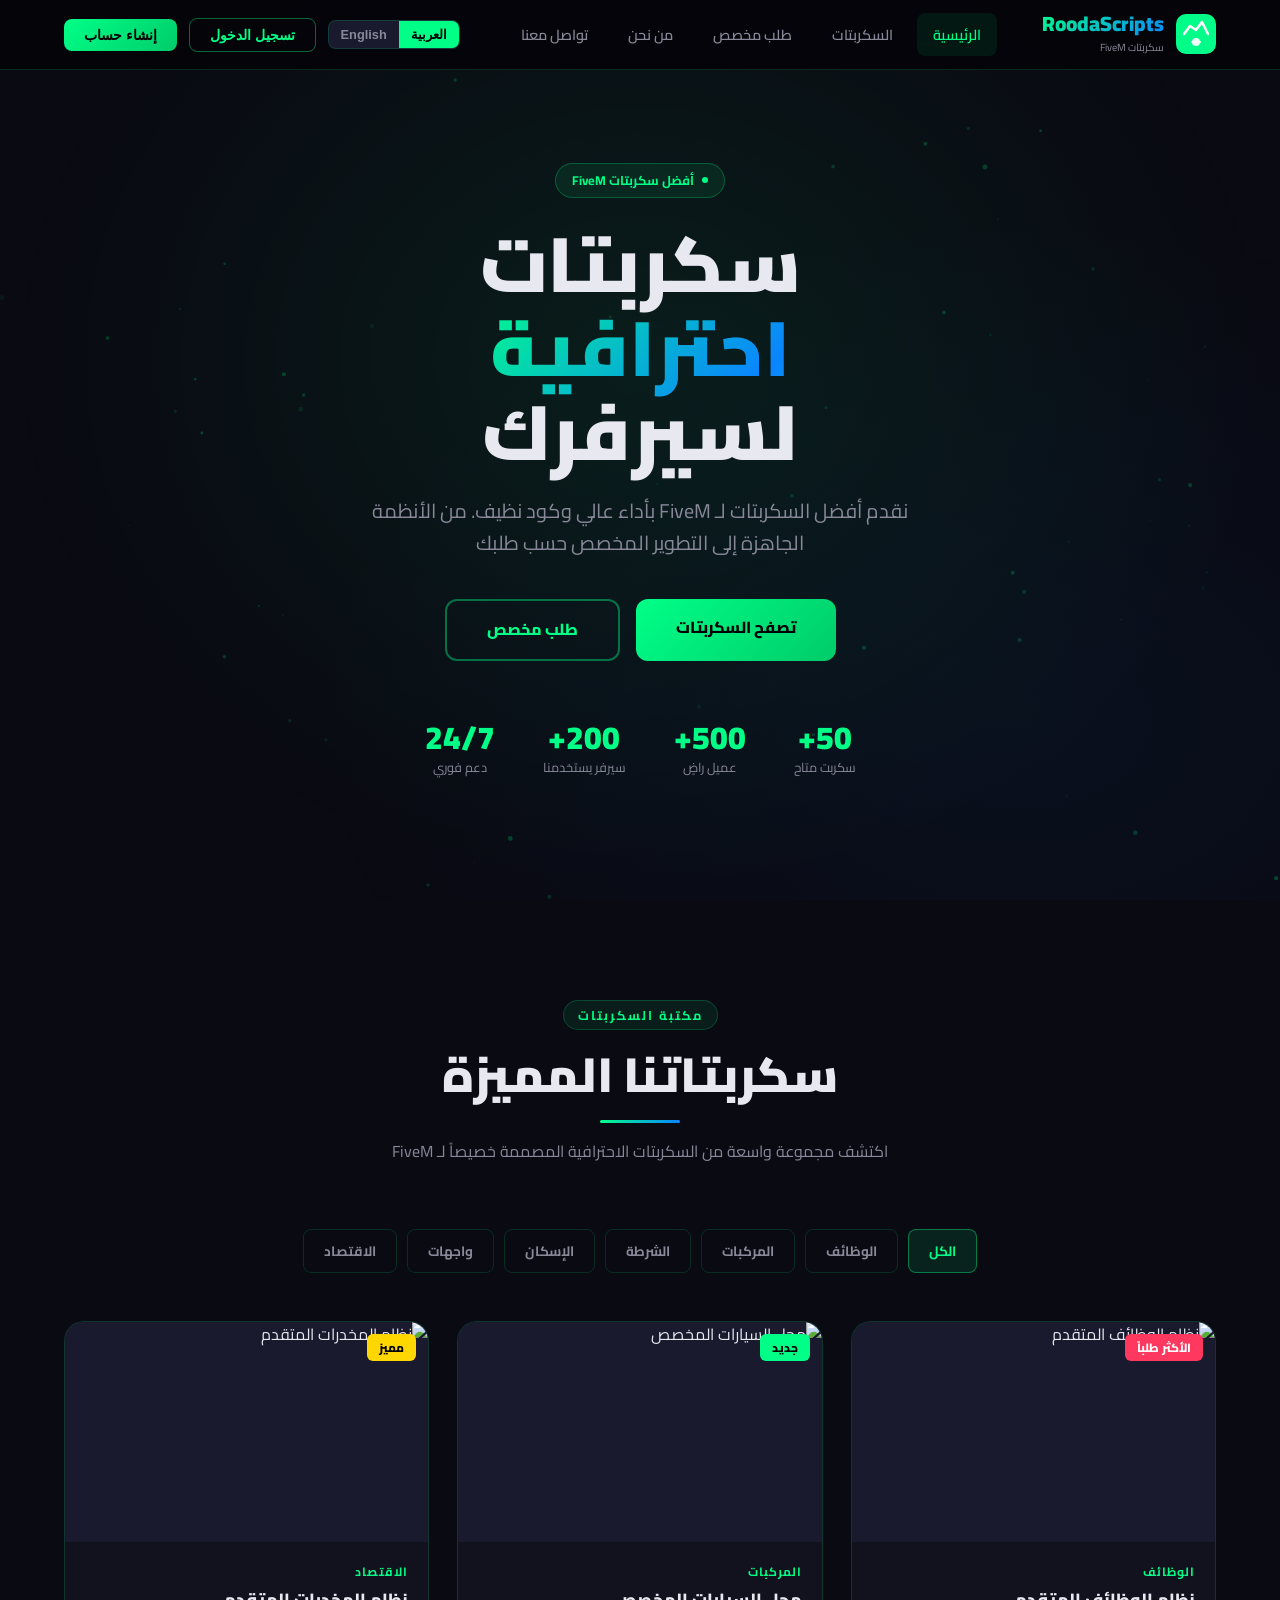
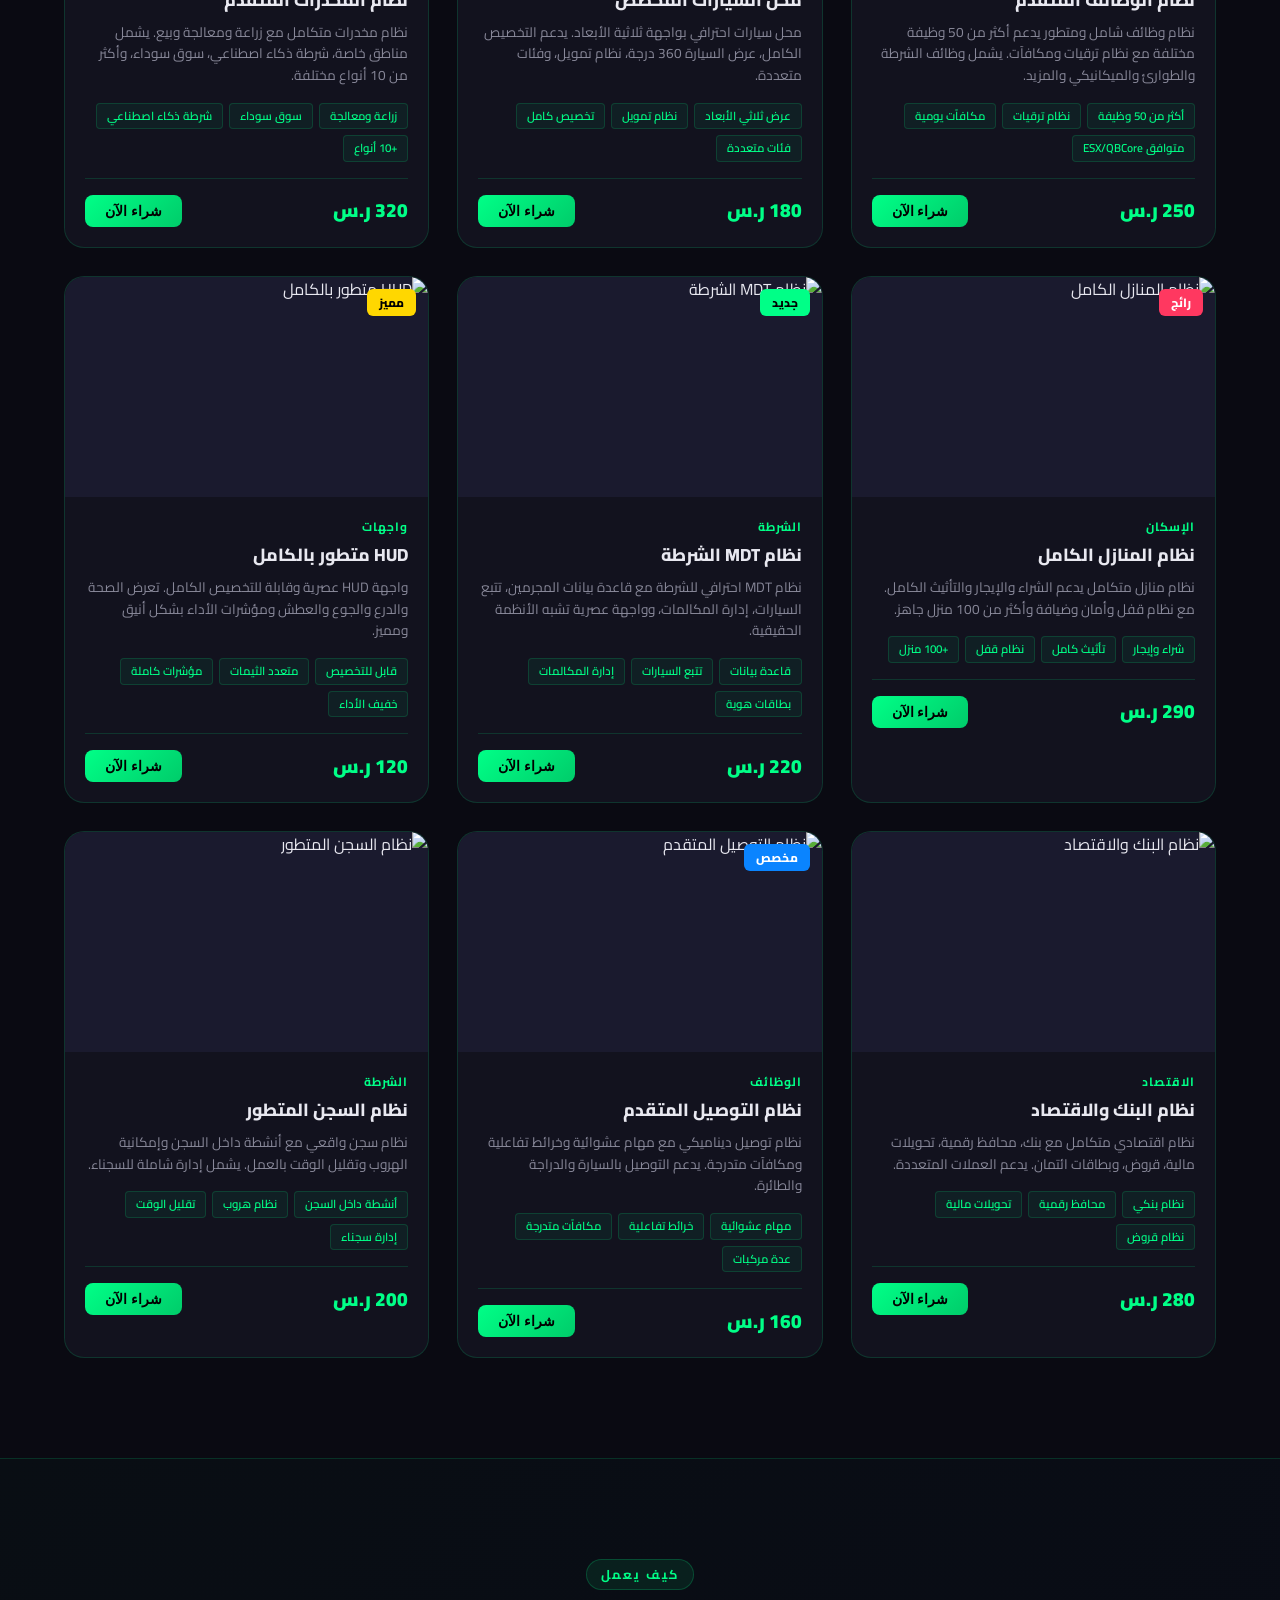
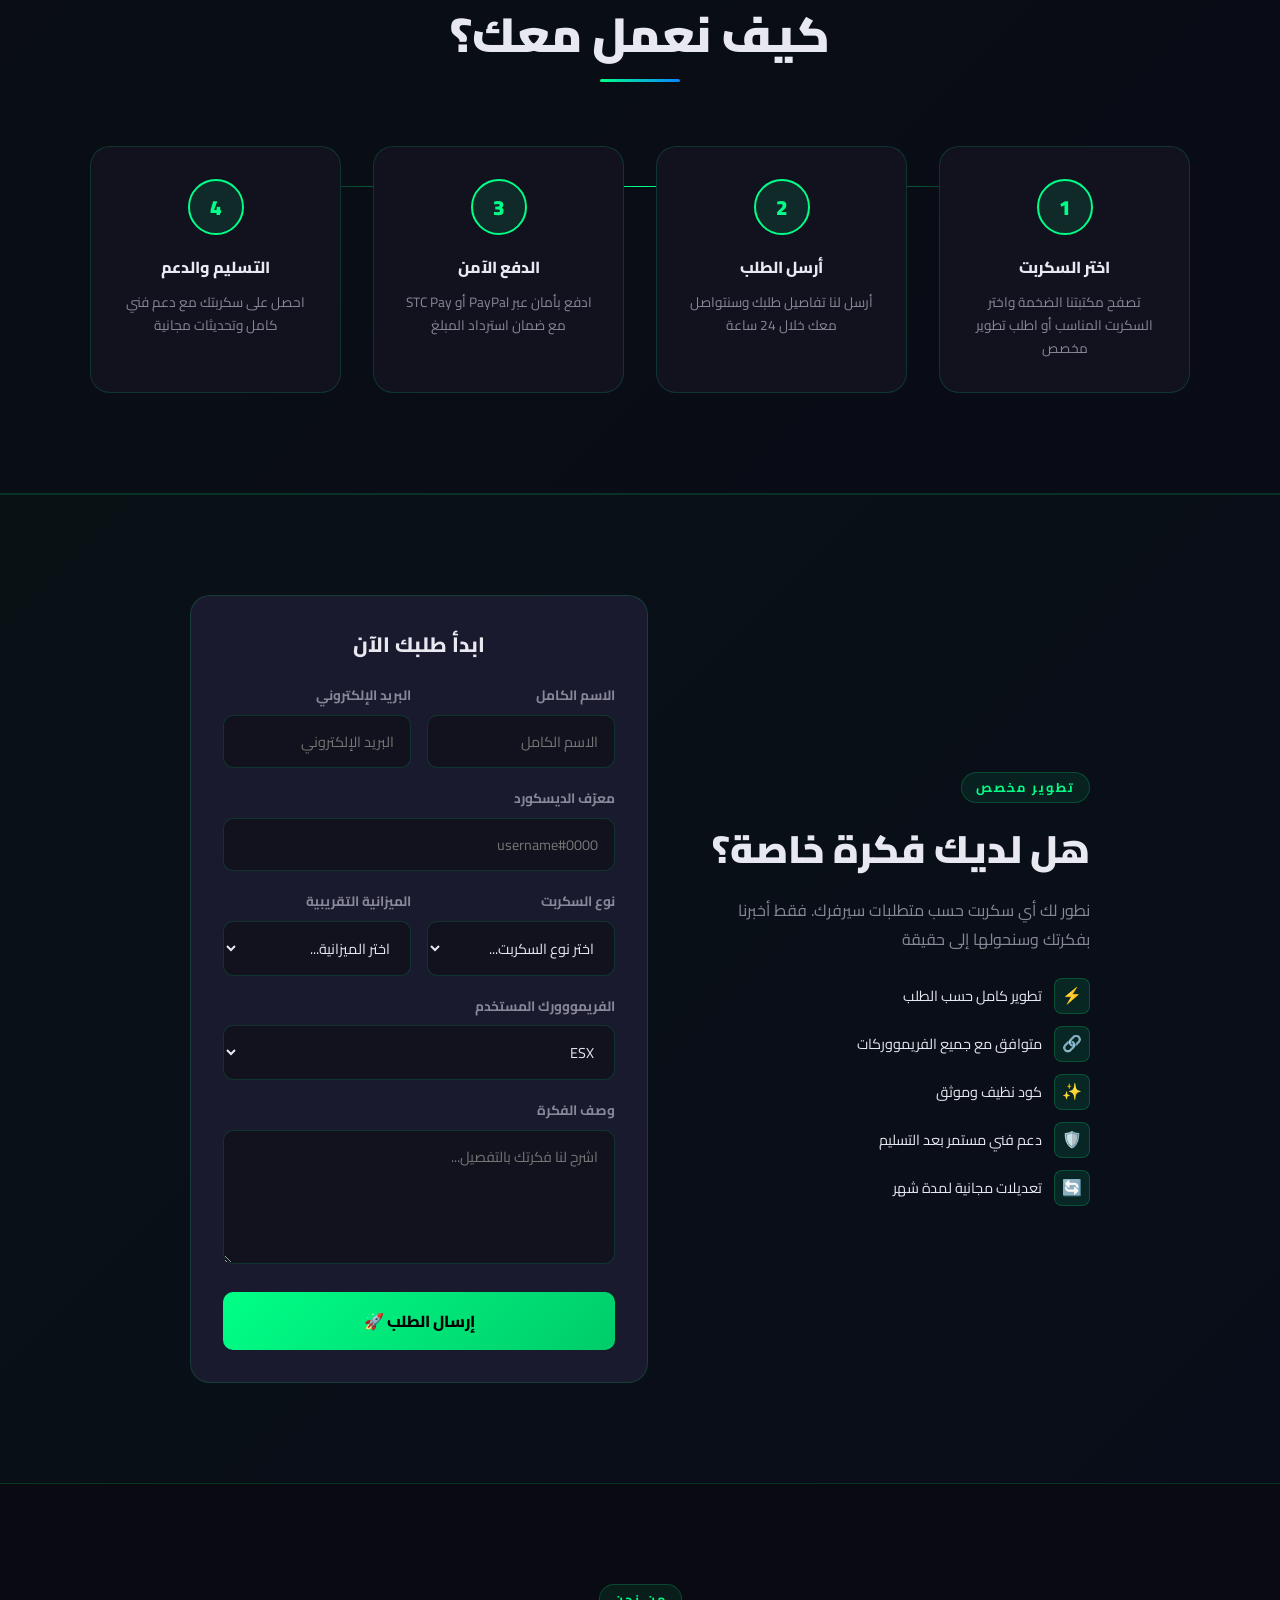
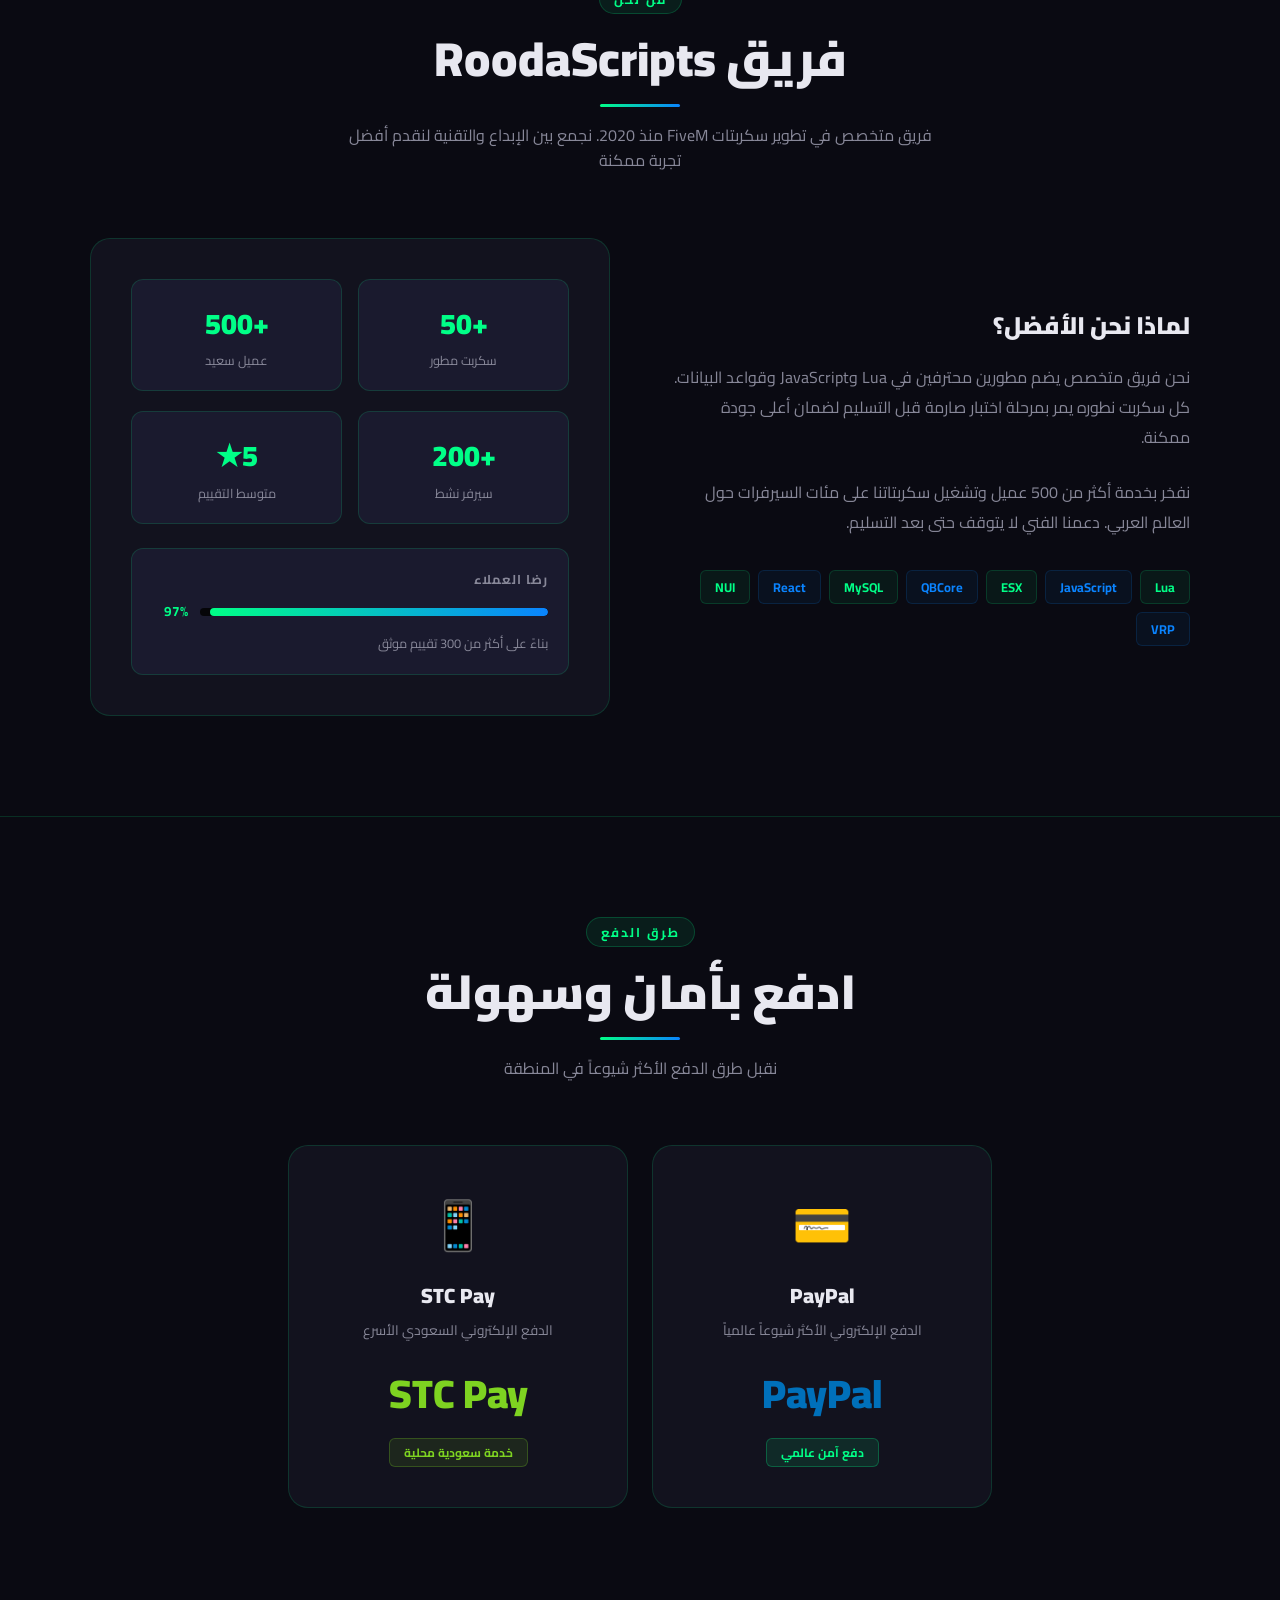
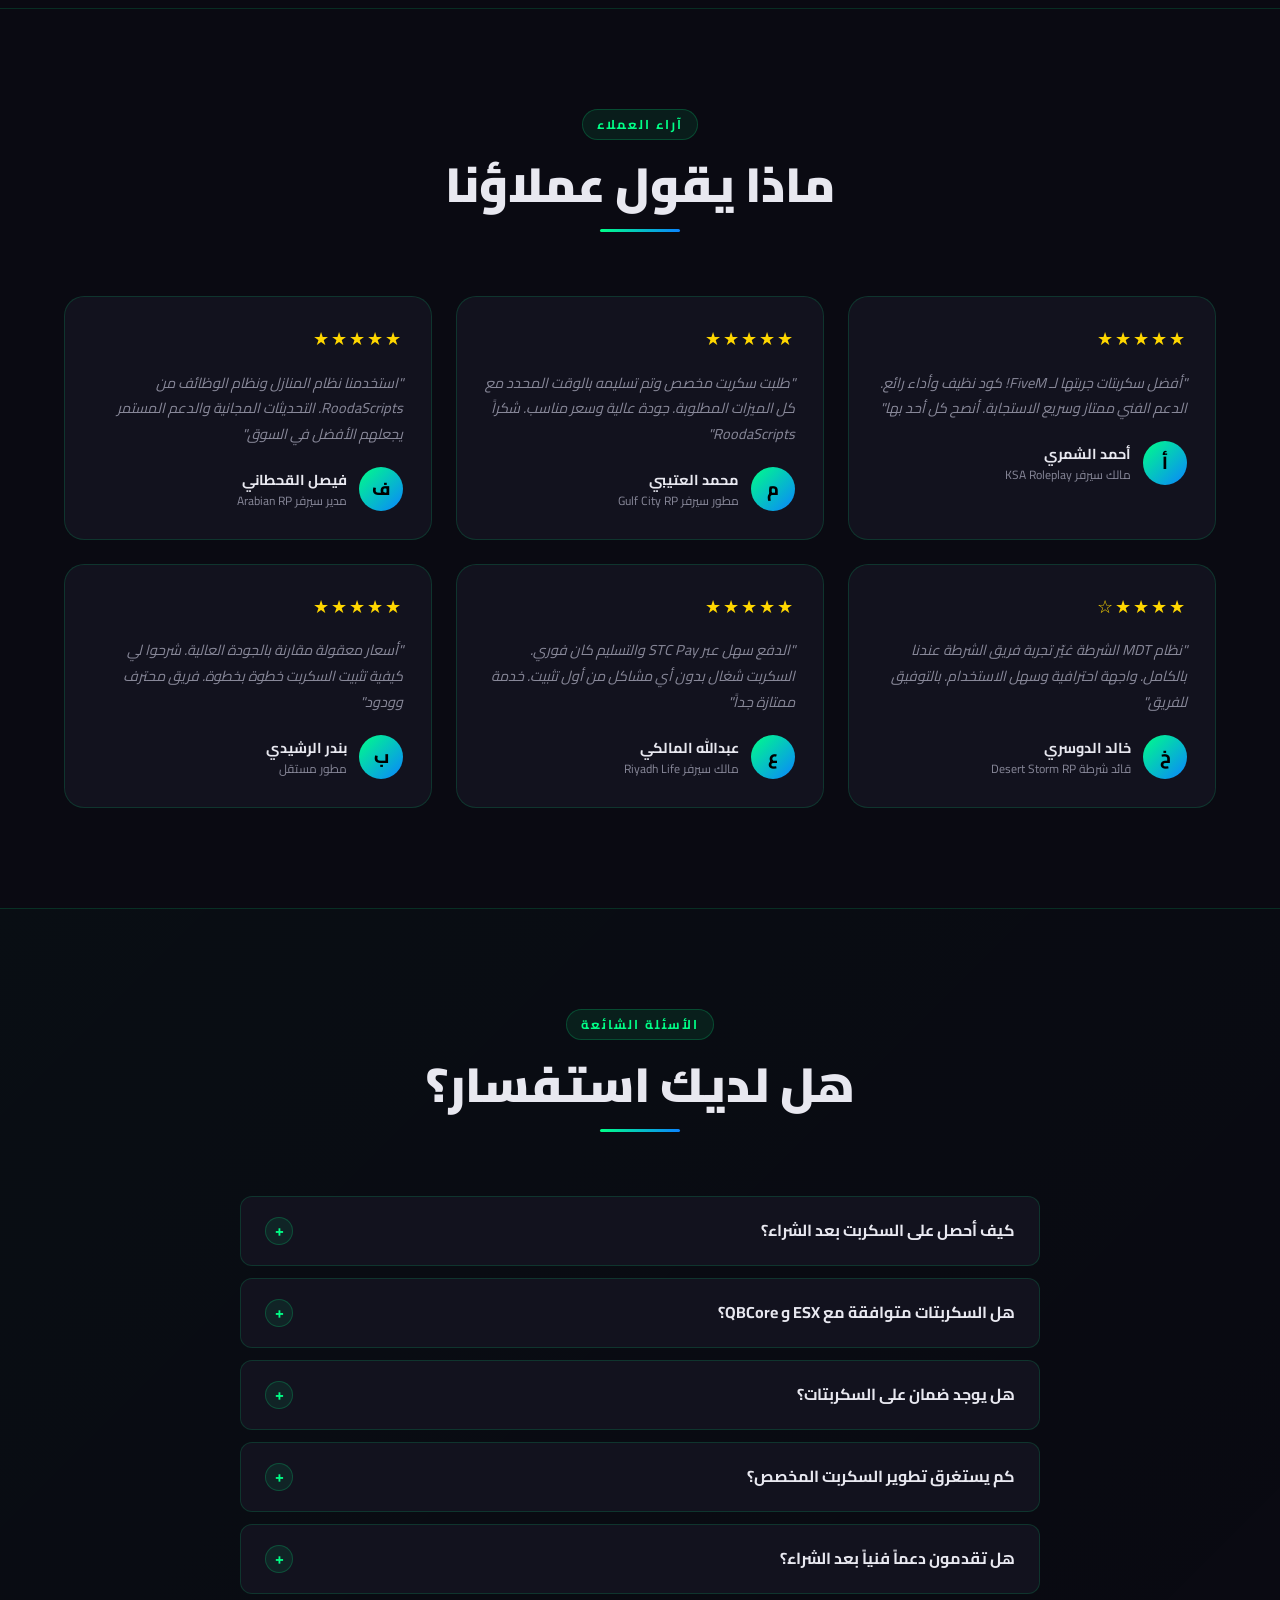
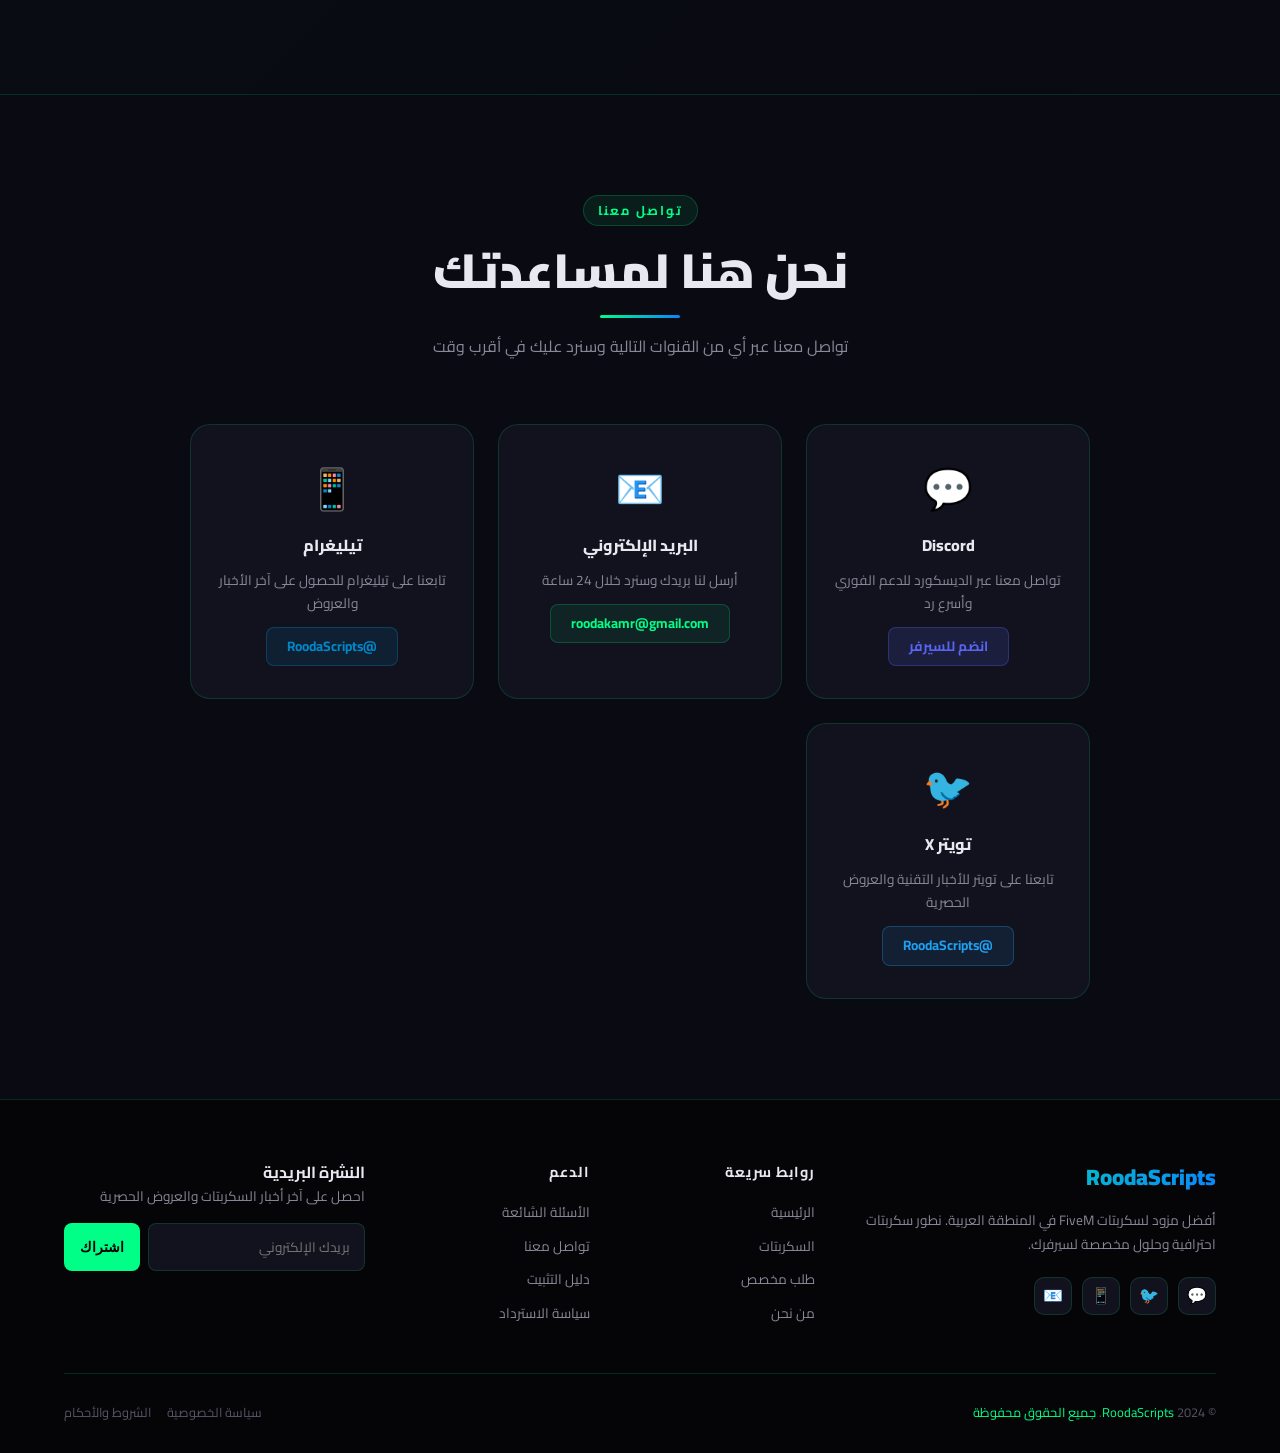
==== index.html @ 992f32e0 "feat: launch complete RoodaScripts FiveM website Full-featured professional FiveM scripts website in" ====
<!DOCTYPE html>
<html lang="ar" dir="rtl">
<head>
  <meta charset="UTF-8">
  <meta name="viewport" content="width=device-width, initial-scale=1.0">
  <meta name="description" content="RoodaScripts - أفضل سكربتات FiveM احترافية. تطوير مخصص حسب الطلب. Best FiveM scripts in Arabic region.">
  <meta name="keywords" content="FiveM, سكربتات, scripts, ESX, QBCore, FiveM scripts, رودا سكربتات">
  <meta property="og:title" content="RoodaScripts | سكربتات FiveM الاحترافية">
  <meta property="og:description" content="أفضل سكربتات FiveM في المنطقة العربية">
  <meta property="og:type" content="website">
  <title>RoodaScripts | سكربتات FiveM الاحترافية</title>

  <!-- Fonts -->
  <link href="https://fonts.googleapis.com/css2?family=Cairo:wght@400;600;700;800;900&family=Tajawal:wght@400;700;800;900&family=Rajdhani:wght@400;600;700&family=Orbitron:wght@400;700;900&display=swap" rel="stylesheet">

  <!-- Styles -->
  <link rel="stylesheet" href="css/style.css">

  <style>
    /* Filter buttons */
    .filter-bar {
      display: flex;
      gap: 10px;
      justify-content: center;
      flex-wrap: wrap;
      margin-bottom: 48px;
    }
    .filter-btn {
      padding: 8px 20px;
      border-radius: 8px;
      border: 1px solid var(--border);
      background: transparent;
      color: var(--text-muted);
      font-size: 0.85rem;
      font-weight: 700;
      cursor: pointer;
      font-family: inherit;
      transition: var(--transition);
    }
    .filter-btn:hover, .filter-btn.active {
      background: rgba(0,255,135,0.1);
      border-color: var(--border-hover);
      color: var(--primary);
    }

    /* Gradient divider */
    .divider-line {
      width: 80px;
      height: 3px;
      background: linear-gradient(90deg, var(--primary), var(--secondary));
      border-radius: 2px;
      margin: 16px auto 0;
    }

    /* About teaser */
    .about-grid {
      display: grid;
      grid-template-columns: 1fr 1fr;
      gap: 60px;
      align-items: center;
      max-width: 1100px;
      margin: 0 auto;
    }
    .about-visual {
      background: var(--bg-card);
      border: 1px solid var(--border);
      border-radius: var(--radius-lg);
      padding: 40px;
      display: flex;
      flex-direction: column;
      gap: 20px;
    }
    .about-stat-row {
      display: flex;
      justify-content: space-between;
      gap: 16px;
    }
    .about-stat-box {
      flex: 1;
      background: var(--bg-card2);
      border: 1px solid var(--border);
      border-radius: var(--radius);
      padding: 20px;
      text-align: center;
    }
    .about-stat-box .num { font-size: 1.8rem; font-weight: 900; color: var(--primary); }
    .about-stat-box .lbl { font-size: 0.8rem; color: var(--text-muted); margin-top: 4px; }
    .tech-tags { display: flex; flex-wrap: wrap; gap: 8px; }
    .tech-tag {
      padding: 6px 14px;
      border-radius: 6px;
      background: rgba(0,255,135,0.06);
      border: 1px solid rgba(0,255,135,0.15);
      color: var(--primary);
      font-size: 0.8rem;
      font-weight: 700;
    }
    .tech-tag.blue {
      background: rgba(10,132,255,0.06);
      border-color: rgba(10,132,255,0.15);
      color: var(--secondary);
    }
    @media (max-width: 768px) {
      .about-grid { grid-template-columns: 1fr; }
    }
  </style>
</head>

<body class="lang-ar">

<!-- PRELOADER -->
<div id="preloader">
  <div class="preloader-logo">RoodaScripts</div>
  <div style="color: var(--text-muted); font-size: 0.85rem; margin-top: -12px;">سكربتات FiveM الاحترافية</div>
  <div class="preloader-bar"></div>
</div>

<!-- PARTICLES -->
<canvas id="particles-canvas"></canvas>

<!-- ===== NAVIGATION ===== -->
<nav id="main-nav">
  <a href="#" class="nav-logo">
    <!-- Logo SVG -->
    <svg viewBox="0 0 40 40" fill="none" xmlns="http://www.w3.org/2000/svg">
      <rect width="40" height="40" rx="10" fill="url(#logoGrad)"/>
      <path d="M8 20L14 12L20 16L26 8L32 20" stroke="white" stroke-width="2.5" stroke-linecap="round" stroke-linejoin="round"/>
      <circle cx="20" cy="28" r="4" fill="white" opacity="0.9"/>
      <path d="M16 28H24" stroke="white" stroke-width="2" stroke-linecap="round"/>
      <defs>
        <linearGradient id="logoGrad" x1="0" y1="0" x2="40" y2="40">
          <stop stop-color="#00ff87"/>
          <stop offset="1" stop-color="#0a84ff"/>
        </linearGradient>
      </defs>
    </svg>
    <div>
      <span class="nav-logo-text">RoodaScripts</span>
      <span class="nav-logo-sub">سكربتات FiveM</span>
    </div>
  </a>

  <ul class="nav-links">
    <li><a href="#home" class="active" data-i18n="nav_home">الرئيسية</a></li>
    <li><a href="#scripts" data-i18n="nav_scripts">السكربتات</a></li>
    <li><a href="#custom" data-i18n="nav_custom">طلب مخصص</a></li>
    <li><a href="#about" data-i18n="nav_about">من نحن</a></li>
    <li><a href="#contact" data-i18n="nav_contact">تواصل معنا</a></li>
  </ul>

  <div class="nav-actions">
    <div class="lang-toggle">
      <button class="lang-btn active" data-lang="ar">العربية</button>
      <button class="lang-btn" data-lang="en">English</button>
    </div>
    <button class="nav-btn btn-outline" id="nav-login-btn" onclick="openAuth('login')" data-i18n="nav_login">تسجيل الدخول</button>
    <button class="nav-btn btn-primary" id="nav-register-btn" onclick="openAuth('register')" data-i18n="nav_register">إنشاء حساب</button>
    <div class="user-menu-wrap" id="user-menu-wrap" style="display:none">
      <button class="user-avatar-btn">U</button>
      <div class="user-dropdown">
        <div class="user-dropdown-header">
          <div class="user-dropdown-name"></div>
          <div class="user-dropdown-email"></div>
        </div>
        <button class="dropdown-item">📦 <span data-i18n="nav_dashboard">لوحة التحكم</span></button>
        <button class="dropdown-item">⚙️ <span>الإعدادات</span></button>
        <button class="dropdown-item danger" onclick="doLogout()">🚪 <span data-i18n="nav_logout">تسجيل الخروج</span></button>
      </div>
    </div>
  </div>

  <div class="hamburger" id="hamburger">
    <span></span><span></span><span></span>
  </div>
</nav>

<!-- Mobile Nav -->
<div class="mobile-nav" id="mobile-nav">
  <a href="#home" data-i18n="nav_home">الرئيسية</a>
  <a href="#scripts" data-i18n="nav_scripts">السكربتات</a>
  <a href="#custom" data-i18n="nav_custom">طلب مخصص</a>
  <a href="#about" data-i18n="nav_about">من نحن</a>
  <a href="#contact" data-i18n="nav_contact">تواصل معنا</a>
  <div style="display:flex; gap:8px; padding: 8px 16px; margin-top: 8px;">
    <button class="nav-btn btn-outline" style="flex:1" onclick="openAuth('login')" data-i18n="nav_login">تسجيل الدخول</button>
    <button class="nav-btn btn-primary" style="flex:1" onclick="openAuth('register')" data-i18n="nav_register">إنشاء حساب</button>
  </div>
</div>

<!-- ===== HERO ===== -->
<section class="hero" id="home">
  <div>
    <div class="hero-badge" data-i18n="hero_badge">أفضل سكربتات FiveM</div>
    <h1 class="hero-title">
      <span data-i18n="hero_title_1">سكربتات</span>
      <br>
      <span class="gradient-text" data-i18n="hero_title_2">احترافية</span>
      <br>
      <span data-i18n="hero_title_3">لسيرفرك</span>
    </h1>
    <p class="hero-subtitle" data-i18n="hero_subtitle">
      نقدم أفضل السكربتات لـ FiveM بأداء عالي وكود نظيف. من الأنظمة الجاهزة إلى التطوير المخصص حسب طلبك
    </p>
    <div class="hero-ctas">
      <a href="#scripts" class="btn-hero-primary" data-i18n="hero_btn1">تصفح السكربتات</a>
      <a href="#custom" class="btn-hero-secondary" data-i18n="hero_btn2">طلب مخصص</a>
    </div>
    <div class="hero-stats" id="hero-stats">
      <div class="hero-stat">
        <span class="hero-stat-num" data-target="50" data-suffix="+">0</span>
        <div class="hero-stat-label" data-i18n="stat_scripts">سكربت متاح</div>
      </div>
      <div class="hero-stat">
        <span class="hero-stat-num" data-target="500" data-suffix="+">0</span>
        <div class="hero-stat-label" data-i18n="stat_clients">عميل راضٍ</div>
      </div>
      <div class="hero-stat">
        <span class="hero-stat-num" data-target="200" data-suffix="+">0</span>
        <div class="hero-stat-label" data-i18n="stat_servers">سيرفر يستخدمنا</div>
      </div>
      <div class="hero-stat">
        <span class="hero-stat-num" data-target="24" data-suffix="/7">0</span>
        <div class="hero-stat-label" data-i18n="stat_support">دعم فوري</div>
      </div>
    </div>
  </div>
</section>

<!-- ===== SCRIPTS SECTION ===== -->
<section id="scripts">
  <div class="section-header reveal">
    <div class="section-tag" data-i18n="scripts_tag">مكتبة السكربتات</div>
    <h2 class="section-title" data-i18n="scripts_title">سكربتاتنا المميزة</h2>
    <div class="divider-line"></div>
    <p class="section-desc" style="margin-top:16px" data-i18n="scripts_desc">اكتشف مجموعة واسعة من السكربتات الاحترافية المصممة خصيصاً لـ FiveM</p>
  </div>

  <!-- Filter Bar -->
  <div class="filter-bar">
    <button class="filter-btn active" data-filter="all" data-i18n="filter_all">الكل</button>
    <button class="filter-btn" data-filter="jobs" data-i18n="filter_jobs">الوظائف</button>
    <button class="filter-btn" data-filter="vehicles" data-i18n="filter_vehicles">المركبات</button>
    <button class="filter-btn" data-filter="police" data-i18n="filter_police">الشرطة</button>
    <button class="filter-btn" data-filter="housing" data-i18n="filter_housing">الإسكان</button>
    <button class="filter-btn" data-filter="ui" data-i18n="filter_ui">واجهات</button>
    <button class="filter-btn" data-filter="economy" data-i18n="filter_economy">الاقتصاد</button>
  </div>

  <div class="scripts-grid" id="scripts-grid"></div>
</section>

<!-- ===== HOW IT WORKS ===== -->
<section style="background: linear-gradient(135deg, rgba(0,255,135,0.02) 0%, rgba(10,132,255,0.02) 100%); border-top: 1px solid var(--border); border-bottom: 1px solid var(--border);">
  <div class="section-header reveal">
    <div class="section-tag" data-i18n="how_tag">كيف يعمل</div>
    <h2 class="section-title" data-i18n="how_title">كيف نعمل معك؟</h2>
    <div class="divider-line"></div>
  </div>
  <div class="steps-grid">
    <div class="step-card reveal">
      <div class="step-num">1</div>
      <h3 class="step-title" data-i18n="step1_title">اختر السكربت</h3>
      <p class="step-desc" data-i18n="step1_desc">تصفح مكتبتنا الضخمة واختر السكربت المناسب أو اطلب تطوير مخصص</p>
    </div>
    <div class="step-card reveal">
      <div class="step-num">2</div>
      <h3 class="step-title" data-i18n="step2_title">أرسل الطلب</h3>
      <p class="step-desc" data-i18n="step2_desc">أرسل لنا تفاصيل طلبك وسنتواصل معك خلال 24 ساعة</p>
    </div>
    <div class="step-card reveal">
      <div class="step-num">3</div>
      <h3 class="step-title" data-i18n="step3_title">الدفع الآمن</h3>
      <p class="step-desc" data-i18n="step3_desc">ادفع بأمان عبر PayPal أو STC Pay مع ضمان استرداد المبلغ</p>
    </div>
    <div class="step-card reveal">
      <div class="step-num">4</div>
      <h3 class="step-title" data-i18n="step4_title">التسليم والدعم</h3>
      <p class="step-desc" data-i18n="step4_desc">احصل على سكربتك مع دعم فني كامل وتحديثات مجانية</p>
    </div>
  </div>
</section>

<!-- ===== CUSTOM ORDER SECTION ===== -->
<section class="custom-section" id="custom">
  <div class="custom-container">
    <div class="custom-info reveal">
      <div class="section-tag" data-i18n="custom_tag">تطوير مخصص</div>
      <h2 data-i18n="custom_title">هل لديك فكرة خاصة؟</h2>
      <p data-i18n="custom_desc">نطور لك أي سكربت حسب متطلبات سيرفرك. فقط أخبرنا بفكرتك وسنحولها إلى حقيقة</p>
      <div class="custom-features">
        <div class="custom-feature">
          <div class="custom-feature-icon">⚡</div>
          <span data-i18n="custom_f1">تطوير كامل حسب الطلب</span>
        </div>
        <div class="custom-feature">
          <div class="custom-feature-icon">🔗</div>
          <span data-i18n="custom_f2">متوافق مع جميع الفريمووركات</span>
        </div>
        <div class="custom-feature">
          <div class="custom-feature-icon">✨</div>
          <span data-i18n="custom_f3">كود نظيف وموثق</span>
        </div>
        <div class="custom-feature">
          <div class="custom-feature-icon">🛡️</div>
          <span data-i18n="custom_f4">دعم فني مستمر بعد التسليم</span>
        </div>
        <div class="custom-feature">
          <div class="custom-feature-icon">🔄</div>
          <span data-i18n="custom_f5">تعديلات مجانية لمدة شهر</span>
        </div>
      </div>
    </div>

    <div class="form-card reveal">
      <h3 class="form-title" data-i18n="form_title">ابدأ طلبك الآن</h3>
      <form id="custom-form" onsubmit="doCustomOrder(event)">
        <div class="form-row">
          <div class="form-group">
            <label class="form-label" data-i18n="form_name">الاسم الكامل</label>
            <input type="text" class="form-input" id="custom-name" data-i18n-attr="placeholder:form_name" placeholder="الاسم الكامل">
          </div>
          <div class="form-group">
            <label class="form-label" data-i18n="form_email">البريد الإلكتروني</label>
            <input type="email" class="form-input" id="custom-email" data-i18n-attr="placeholder:form_email" placeholder="البريد الإلكتروني">
          </div>
        </div>
        <div class="form-group">
          <label class="form-label" data-i18n="form_discord">معرّف الديسكورد</label>
          <input type="text" class="form-input" placeholder="username#0000">
        </div>
        <div class="form-row">
          <div class="form-group">
            <label class="form-label" data-i18n="form_type">نوع السكربت</label>
            <select class="form-select">
              <option value="" data-i18n="form_type_opt">اختر نوع السكربت...</option>
              <option>وظيفة جديدة</option>
              <option>نظام اقتصادي</option>
              <option>واجهة مستخدم</option>
              <option>نظام منازل</option>
              <option>نظام مركبات</option>
              <option>نظام شرطة</option>
              <option>أخرى</option>
            </select>
          </div>
          <div class="form-group">
            <label class="form-label" data-i18n="form_budget">الميزانية</label>
            <select class="form-select">
              <option value="" data-i18n="form_budget_opt">اختر الميزانية...</option>
              <option>أقل من 100 ر.س</option>
              <option>100 - 300 ر.س</option>
              <option>300 - 600 ر.س</option>
              <option>600 - 1000 ر.س</option>
              <option>أكثر من 1000 ر.س</option>
            </select>
          </div>
        </div>
        <div class="form-group">
          <label class="form-label" data-i18n="form_framework">الفريمووورك المستخدم</label>
          <select class="form-select">
            <option>ESX</option>
            <option>QBCore</option>
            <option>VRP</option>
            <option>Standalone</option>
            <option>أخرى</option>
          </select>
        </div>
        <div class="form-group">
          <label class="form-label" data-i18n="form_desc">وصف الفكرة</label>
          <textarea class="form-textarea" id="custom-desc" rows="4" data-i18n-attr="placeholder:form_desc_ph" placeholder="اشرح لنا فكرتك بالتفصيل..."></textarea>
        </div>
        <button type="submit" class="btn-submit" data-i18n="btn_submit">إرسال الطلب 🚀</button>
      </form>
    </div>
  </div>
</section>

<!-- ===== ABOUT SECTION ===== -->
<section id="about">
  <div class="section-header reveal">
    <div class="section-tag">من نحن</div>
    <h2 class="section-title">فريق RoodaScripts</h2>
    <div class="divider-line"></div>
    <p class="section-desc" style="margin-top:16px">فريق متخصص في تطوير سكربتات FiveM منذ 2020. نجمع بين الإبداع والتقنية لنقدم أفضل تجربة ممكنة</p>
  </div>
  <div class="about-grid">
    <div class="reveal">
      <h3 style="font-size:1.5rem; font-weight:900; margin-bottom:16px;">لماذا نحن الأفضل؟</h3>
      <p style="color:var(--text-muted); line-height:1.9; margin-bottom:24px;">
        نحن فريق متخصص يضم مطورين محترفين في Lua وJavaScript وقواعد البيانات. كل سكربت نطوره يمر بمرحلة اختبار صارمة قبل التسليم لضمان أعلى جودة ممكنة.
      </p>
      <p style="color:var(--text-muted); line-height:1.9; margin-bottom:32px;">
        نفخر بخدمة أكثر من 500 عميل وتشغيل سكربتاتنا على مئات السيرفرات حول العالم العربي. دعمنا الفني لا يتوقف حتى بعد التسليم.
      </p>
      <div class="tech-tags">
        <span class="tech-tag">Lua</span>
        <span class="tech-tag blue">JavaScript</span>
        <span class="tech-tag">ESX</span>
        <span class="tech-tag blue">QBCore</span>
        <span class="tech-tag">MySQL</span>
        <span class="tech-tag blue">React</span>
        <span class="tech-tag">NUI</span>
        <span class="tech-tag blue">VRP</span>
      </div>
    </div>
    <div class="about-visual reveal">
      <div class="about-stat-row">
        <div class="about-stat-box">
          <div class="num">+50</div>
          <div class="lbl">سكربت مطور</div>
        </div>
        <div class="about-stat-box">
          <div class="num">+500</div>
          <div class="lbl">عميل سعيد</div>
        </div>
      </div>
      <div class="about-stat-row">
        <div class="about-stat-box">
          <div class="num">+200</div>
          <div class="lbl">سيرفر نشط</div>
        </div>
        <div class="about-stat-box">
          <div class="num">5★</div>
          <div class="lbl">متوسط التقييم</div>
        </div>
      </div>
      <div style="background:var(--bg-card2); border:1px solid var(--border); border-radius:var(--radius); padding:20px; margin-top:4px;">
        <div style="font-size:0.8rem; color:var(--text-muted); margin-bottom:12px; font-weight:700; text-transform:uppercase; letter-spacing:1px;">رضا العملاء</div>
        <div style="display:flex; align-items:center; gap:12px; margin-bottom:10px;">
          <div style="flex:1; background:var(--bg-deep); border-radius:4px; height:8px; overflow:hidden;">
            <div style="width:97%; height:100%; background:linear-gradient(90deg, var(--primary), var(--secondary)); border-radius:4px;"></div>
          </div>
          <span style="font-size:0.85rem; font-weight:700; color:var(--primary); min-width:36px">97%</span>
        </div>
        <div style="font-size:0.8rem; color:var(--text-muted);">بناءً على أكثر من 300 تقييم موثق</div>
      </div>
    </div>
  </div>
</section>

<!-- ===== PAYMENT SECTION ===== -->
<section class="payment-section" id="payment" style="border-top:1px solid var(--border);">
  <div class="section-header reveal">
    <div class="section-tag" data-i18n="payment_tag">طرق الدفع</div>
    <h2 class="section-title" data-i18n="payment_title">ادفع بأمان وسهولة</h2>
    <div class="divider-line"></div>
    <p class="section-desc" style="margin-top:16px" data-i18n="payment_desc">نقبل طرق الدفع الأكثر شيوعاً في المنطقة</p>
  </div>
  <div class="payment-methods">
    <div class="payment-card paypal reveal" onclick="openAuth('login')">
      <div class="payment-logo">💳</div>
      <div class="payment-name" data-i18n="paypal_name">PayPal</div>
      <div class="payment-desc" data-i18n="paypal_desc">الدفع الإلكتروني الأكثر شيوعاً عالمياً</div>
      <div style="font-size:2.5rem; margin-bottom:12px; font-weight:900; color:#0070ba;">PayPal</div>
      <span class="payment-badge badge-secure" data-i18n="paypal_badge">دفع آمن عالمي</span>
    </div>
    <div class="payment-card stc reveal" onclick="openAuth('login')">
      <div class="payment-logo">📱</div>
      <div class="payment-name" data-i18n="stc_name">STC Pay</div>
      <div class="payment-desc" data-i18n="stc_desc">الدفع الإلكتروني السعودي الأسرع</div>
      <div style="font-size:2.5rem; margin-bottom:12px; font-weight:900; color:#7ed321;">STC Pay</div>
      <span class="payment-badge badge-local" data-i18n="stc_badge">خدمة سعودية محلية</span>
    </div>
  </div>
</section>

<!-- ===== TESTIMONIALS ===== -->
<section style="border-top:1px solid var(--border);" id="reviews">
  <div class="section-header reveal">
    <div class="section-tag" data-i18n="reviews_tag">آراء العملاء</div>
    <h2 class="section-title" data-i18n="reviews_title">ماذا يقول عملاؤنا</h2>
    <div class="divider-line"></div>
  </div>
  <div class="testimonials-grid">
    <div class="testimonial-card reveal">
      <div class="testimonial-stars">★★★★★</div>
      <p class="testimonial-text">"أفضل سكربتات جربتها لـ FiveM! كود نظيف وأداء رائع. الدعم الفني ممتاز وسريع الاستجابة. أنصح كل أحد بها"</p>
      <div class="testimonial-author">
        <div class="author-avatar">أ</div>
        <div>
          <div class="author-name">أحمد الشمري</div>
          <div class="author-server">مالك سيرفر KSA Roleplay</div>
        </div>
      </div>
    </div>
    <div class="testimonial-card reveal">
      <div class="testimonial-stars">★★★★★</div>
      <p class="testimonial-text">"طلبت سكربت مخصص وتم تسليمه بالوقت المحدد مع كل الميزات المطلوبة. جودة عالية وسعر مناسب. شكراً RoodaScripts"</p>
      <div class="testimonial-author">
        <div class="author-avatar">م</div>
        <div>
          <div class="author-name">محمد العتيبي</div>
          <div class="author-server">مطور سيرفر Gulf City RP</div>
        </div>
      </div>
    </div>
    <div class="testimonial-card reveal">
      <div class="testimonial-stars">★★★★★</div>
      <p class="testimonial-text">"استخدمنا نظام المنازل ونظام الوظائف من RoodaScripts. التحديثات المجانية والدعم المستمر يجعلهم الأفضل في السوق"</p>
      <div class="testimonial-author">
        <div class="author-avatar">ف</div>
        <div>
          <div class="author-name">فيصل القحطاني</div>
          <div class="author-server">مدير سيرفر Arabian RP</div>
        </div>
      </div>
    </div>
    <div class="testimonial-card reveal">
      <div class="testimonial-stars">★★★★☆</div>
      <p class="testimonial-text">"نظام MDT الشرطة غيّر تجربة فريق الشرطة عندنا بالكامل. واجهة احترافية وسهل الاستخدام. بالتوفيق للفريق"</p>
      <div class="testimonial-author">
        <div class="author-avatar">خ</div>
        <div>
          <div class="author-name">خالد الدوسري</div>
          <div class="author-server">قائد شرطة Desert Storm RP</div>
        </div>
      </div>
    </div>
    <div class="testimonial-card reveal">
      <div class="testimonial-stars">★★★★★</div>
      <p class="testimonial-text">"الدفع سهل عبر STC Pay والتسليم كان فوري. السكربت شغال بدون أي مشاكل من أول تثبيت. خدمة ممتازة جداً"</p>
      <div class="testimonial-author">
        <div class="author-avatar">ع</div>
        <div>
          <div class="author-name">عبدالله المالكي</div>
          <div class="author-server">مالك سيرفر Riyadh Life</div>
        </div>
      </div>
    </div>
    <div class="testimonial-card reveal">
      <div class="testimonial-stars">★★★★★</div>
      <p class="testimonial-text">"أسعار معقولة مقارنة بالجودة العالية. شرحوا لي كيفية تثبيت السكربت خطوة بخطوة. فريق محترف وودود"</p>
      <div class="testimonial-author">
        <div class="author-avatar">ب</div>
        <div>
          <div class="author-name">بندر الرشيدي</div>
          <div class="author-server">مطور مستقل</div>
        </div>
      </div>
    </div>
  </div>
</section>

<!-- ===== FAQ SECTION ===== -->
<section id="faq" style="background: linear-gradient(135deg, rgba(0,255,135,0.02) 0%, transparent 100%); border-top:1px solid var(--border);">
  <div class="section-header reveal">
    <div class="section-tag" data-i18n="faq_tag">الأسئلة الشائعة</div>
    <h2 class="section-title" data-i18n="faq_title">هل لديك استفسار؟</h2>
    <div class="divider-line"></div>
  </div>
  <div class="faq-container">
    <div class="faq-item reveal">
      <div class="faq-question">
        <span data-i18n="faq1_q">كيف أحصل على السكربت بعد الشراء؟</span>
        <div class="faq-icon">+</div>
      </div>
      <div class="faq-answer" data-i18n="faq1_a">بعد إتمام عملية الدفع، ستصلك رسالة فورية على بريدك الإلكتروني تحتوي على رابط تحميل السكربت مع تعليمات التثبيت الكاملة.</div>
    </div>
    <div class="faq-item reveal">
      <div class="faq-question">
        <span data-i18n="faq2_q">هل السكربتات متوافقة مع ESX و QBCore؟</span>
        <div class="faq-icon">+</div>
      </div>
      <div class="faq-answer" data-i18n="faq2_a">نعم! جميع سكربتاتنا متوافقة مع أشهر الفريمووركات مثل ESX و QBCore و VRP.</div>
    </div>
    <div class="faq-item reveal">
      <div class="faq-question">
        <span data-i18n="faq3_q">هل يوجد ضمان على السكربتات؟</span>
        <div class="faq-icon">+</div>
      </div>
      <div class="faq-answer" data-i18n="faq3_a">نعم، نقدم ضمان 30 يوماً على جميع السكربتات.</div>
    </div>
    <div class="faq-item reveal">
      <div class="faq-question">
        <span data-i18n="faq4_q">كم يستغرق تطوير السكربت المخصص؟</span>
        <div class="faq-icon">+</div>
      </div>
      <div class="faq-answer" data-i18n="faq4_a">يختلف الوقت حسب تعقيد السكربت. السكربتات البسيطة 2-3 أيام، والمعقدة من أسبوع إلى أسبوعين.</div>
    </div>
    <div class="faq-item reveal">
      <div class="faq-question">
        <span data-i18n="faq5_q">هل تقدمون دعماً فنياً بعد الشراء؟</span>
        <div class="faq-icon">+</div>
      </div>
      <div class="faq-answer" data-i18n="faq5_a">بالطبع! نقدم دعم فني مجاني لمدة 6 أشهر بعد الشراء.</div>
    </div>
  </div>
</section>

<!-- ===== CONTACT SECTION ===== -->
<section id="contact" style="border-top:1px solid var(--border);">
  <div class="section-header reveal">
    <div class="section-tag">تواصل معنا</div>
    <h2 class="section-title">نحن هنا لمساعدتك</h2>
    <div class="divider-line"></div>
    <p class="section-desc" style="margin-top:16px">تواصل معنا عبر أي من القنوات التالية وسنرد عليك في أقرب وقت</p>
  </div>
  <div style="display:grid; grid-template-columns:repeat(auto-fill, minmax(220px, 1fr)); gap:24px; max-width:900px; margin:0 auto;">
    <div class="step-card reveal" style="cursor:default;">
      <div style="font-size:2.5rem; margin-bottom:12px;">💬</div>
      <h3 class="step-title">Discord</h3>
      <p class="step-desc">تواصل معنا عبر الديسكورد للدعم الفوري وأسرع رد</p>
      <a href="#" style="display:inline-block; margin-top:12px; padding:8px 20px; border-radius:8px; background:rgba(88,101,242,0.15); border:1px solid rgba(88,101,242,0.3); color:#5865f2; font-weight:700; text-decoration:none; font-size:0.85rem;">انضم للسيرفر</a>
    </div>
    <div class="step-card reveal" style="cursor:default;">
      <div style="font-size:2.5rem; margin-bottom:12px;">📧</div>
      <h3 class="step-title">البريد الإلكتروني</h3>
      <p class="step-desc">أرسل لنا بريدك وسنرد خلال 24 ساعة</p>
      <a href="mailto:roodakamr@gmail.com" style="display:inline-block; margin-top:12px; padding:8px 20px; border-radius:8px; background:rgba(0,255,135,0.08); border:1px solid rgba(0,255,135,0.2); color:var(--primary); font-weight:700; text-decoration:none; font-size:0.85rem;">roodakamr@gmail.com</a>
    </div>
    <div class="step-card reveal" style="cursor:default;">
      <div style="font-size:2.5rem; margin-bottom:12px;">📱</div>
      <h3 class="step-title">تيليغرام</h3>
      <p class="step-desc">تابعنا على تيليغرام للحصول على آخر الأخبار والعروض</p>
      <a href="#" style="display:inline-block; margin-top:12px; padding:8px 20px; border-radius:8px; background:rgba(0,136,204,0.12); border:1px solid rgba(0,136,204,0.3); color:#0088cc; font-weight:700; text-decoration:none; font-size:0.85rem;">@RoodaScripts</a>
    </div>
    <div class="step-card reveal" style="cursor:default;">
      <div style="font-size:2.5rem; margin-bottom:12px;">🐦</div>
      <h3 class="step-title">تويتر X</h3>
      <p class="step-desc">تابعنا على تويتر للأخبار التقنية والعروض الحصرية</p>
      <a href="#" style="display:inline-block; margin-top:12px; padding:8px 20px; border-radius:8px; background:rgba(29,161,242,0.1); border:1px solid rgba(29,161,242,0.3); color:#1da1f2; font-weight:700; text-decoration:none; font-size:0.85rem;">@RoodaScripts</a>
    </div>
  </div>
</section>

<!-- ===== FOOTER ===== -->
<footer>
  <div class="footer-grid">
    <div class="footer-brand">
      <h3>RoodaScripts</h3>
      <p data-i18n="footer_desc">أفضل مزود لسكربتات FiveM في المنطقة العربية. نطور سكربتات احترافية وحلول مخصصة لسيرفرك.</p>
      <div class="social-links">
        <a href="#" class="social-link" title="Discord">💬</a>
        <a href="#" class="social-link" title="Twitter">🐦</a>
        <a href="#" class="social-link" title="Telegram">📱</a>
        <a href="mailto:roodakamr@gmail.com" class="social-link" title="Email">📧</a>
      </div>
    </div>
    <div class="footer-col">
      <h4 data-i18n="footer_quick">روابط سريعة</h4>
      <ul class="footer-links">
        <li><a href="#home" data-i18n="nav_home">الرئيسية</a></li>
        <li><a href="#scripts" data-i18n="nav_scripts">السكربتات</a></li>
        <li><a href="#custom" data-i18n="nav_custom">طلب مخصص</a></li>
        <li><a href="#about" data-i18n="nav_about">من نحن</a></li>
      </ul>
    </div>
    <div class="footer-col">
      <h4 data-i18n="footer_support">الدعم</h4>
      <ul class="footer-links">
        <li><a href="#faq">الأسئلة الشائعة</a></li>
        <li><a href="#contact">تواصل معنا</a></li>
        <li><a href="#">دليل التثبيت</a></li>
        <li><a href="#">سياسة الاسترداد</a></li>
      </ul>
    </div>
    <div class="footer-newsletter">
      <h4 data-i18n="footer_newsletter">النشرة البريدية</h4>
      <p data-i18n="footer_newsletter_desc">احصل على آخر أخبار السكربتات والعروض الحصرية</p>
      <form class="newsletter-form" id="newsletter-form">
        <input type="email" class="newsletter-input" data-i18n-attr="placeholder:footer_newsletter_ph" placeholder="بريدك الإلكتروني">
        <button type="submit" class="btn-newsletter" data-i18n="footer_sub">اشتراك</button>
      </form>
    </div>
  </div>
  <div class="footer-bottom">
    <div class="footer-copy">© 2024 <span>RoodaScripts</span>. <span data-i18n="footer_copy">جميع الحقوق محفوظة</span></div>
    <div class="footer-legal">
      <a href="#" data-i18n="footer_privacy">سياسة الخصوصية</a>
      <a href="#" data-i18n="footer_terms">الشروط والأحكام</a>
    </div>
  </div>
</footer>

<!-- ===== SCRIPT DETAIL MODAL ===== -->
<div class="modal-overlay" id="modal-overlay">
  <div class="modal" id="script-modal">
    <div class="modal-close">
      <button class="btn-close" onclick="closeModal()">✕</button>
    </div>
    <div class="modal-slider" id="modal-slider"></div>
    <div class="modal-content">
      <div class="modal-header">
        <div class="modal-cat" id="modal-cat"></div>
        <h2 class="modal-title" id="modal-title"></h2>
        <p class="modal-desc" id="modal-desc"></p>
      </div>
      <div class="modal-features">
        <h4 id="modal-features-title">المميزات</h4>
        <div class="modal-features-list" id="modal-features-list"></div>
      </div>
      <div class="modal-footer">
        <div class="modal-price" id="modal-price"></div>
        <div class="modal-actions">
          <button class="btn-buy" id="modal-btn-buy" onclick="currentModalScript && openCheckout(currentModalScript.id)">شراء الآن</button>
          <button class="btn-custom-order" id="modal-btn-custom" onclick="closeModal(); document.getElementById('custom').scrollIntoView({behavior:'smooth'})">طلب تعديل</button>
        </div>
      </div>
    </div>
  </div>
</div>

<!-- ===== CHECKOUT MODAL ===== -->
<div class="checkout-overlay" id="checkout-overlay">
  <div class="checkout-modal">
    <h2 class="checkout-title" id="checkout-title">إتمام الشراء</h2>
    <p class="checkout-subtitle" id="checkout-subtitle">اختر طريقة الدفع المناسبة</p>
    <div class="checkout-item">
      <span id="checkout-name">-</span>
      <span id="checkout-base">-</span>
    </div>
    <div class="checkout-item">
      <span id="checkout-label-tax">الضريبة 15%</span>
      <span id="checkout-tax">-</span>
    </div>
    <div class="checkout-total">
      <span id="checkout-label-total">الإجمالي</span>
      <span class="amount" id="checkout-total-amt">-</span>
    </div>
    <div class="checkout-methods">
      <button class="checkout-method-btn paypal" id="checkout-btn-paypal" onclick="payWith('paypal')">💳 الدفع عبر PayPal</button>
      <button class="checkout-method-btn stc" id="checkout-btn-stc" onclick="payWith('stc')">📱 الدفع عبر STC Pay</button>
      <button class="checkout-cancel" id="checkout-cancel" onclick="closeCheckout()">إلغاء</button>
    </div>
  </div>
</div>

<!-- ===== AUTH MODAL ===== -->
<div class="auth-overlay" id="auth-overlay">
  <div class="auth-modal">
    <button class="btn-close" style="position:absolute; top:16px; left:16px;" onclick="closeAuth()">✕</button>
    <div class="auth-logo">
      <svg width="56" height="56" viewBox="0 0 40 40" fill="none">
        <rect width="40" height="40" rx="10" fill="url(#authLogoGrad)"/>
        <path d="M8 20L14 12L20 16L26 8L32 20" stroke="white" stroke-width="2.5" stroke-linecap="round" stroke-linejoin="round"/>
        <circle cx="20" cy="28" r="4" fill="white" opacity="0.9"/>
        <defs>
          <linearGradient id="authLogoGrad" x1="0" y1="0" x2="40" y2="40">
            <stop stop-color="#00ff87"/><stop offset="1" stop-color="#0a84ff"/>
          </linearGradient>
        </defs>
      </svg>
    </div>
    <h2 class="auth-title" id="auth-title" data-i18n="auth_login_title">مرحباً بعودتك</h2>
    <p class="auth-subtitle" id="auth-subtitle" data-i18n="auth_login_sub">سجّل دخولك للوصول إلى حسابك</p>
    <div class="auth-tabs">
      <button class="auth-tab active" data-tab="login" data-i18n="tab_login">تسجيل الدخول</button>
      <button class="auth-tab" data-tab="register" data-i18n="tab_register">حساب جديد</button>
    </div>

    <!-- Login Form -->
    <form class="auth-form active" id="form-login">
      <button type="button" class="btn-google">
        <span style="font-size:1.1rem">G</span> <span data-i18n="btn_google">المتابعة مع Google</span>
      </button>
      <div class="divider"><span data-i18n="or_login_with">أو</span></div>
      <div class="form-group">
        <label class="form-label" data-i18n="form_email">البريد الإلكتروني</label>
        <input type="email" class="form-input" id="login-email" data-i18n-attr="placeholder:form_email" placeholder="البريد الإلكتروني">
      </div>
      <div class="form-group">
        <label class="form-label" data-i18n="form_password">كلمة المرور</label>
        <input type="password" class="form-input" id="login-pass" data-i18n-attr="placeholder:form_password" placeholder="كلمة المرور">
      </div>
      <div style="display:flex; justify-content:space-between; align-items:center; margin-bottom:20px;">
        <label class="form-check" style="margin:0">
          <input type="checkbox"> <span data-i18n="remember_me">تذكرني</span>
        </label>
        <a href="#" style="font-size:0.85rem; color:var(--primary); text-decoration:none;" data-i18n="forgot_pass">نسيت كلمة المرور؟</a>
      </div>
      <button type="submit" class="btn-submit" data-i18n="btn_login">تسجيل الدخول</button>
    </form>

    <!-- Register Form -->
    <form class="auth-form" id="form-register">
      <button type="button" class="btn-google">
        <span style="font-size:1.1rem">G</span> <span data-i18n="btn_google">المتابعة مع Google</span>
      </button>
      <div class="divider"><span data-i18n="or_login_with">أو</span></div>
      <div class="form-row">
        <div class="form-group">
          <label class="form-label" data-i18n="form_name">الاسم</label>
          <input type="text" class="form-input" id="reg-name" placeholder="الاسم الكامل">
        </div>
        <div class="form-group">
          <label class="form-label" data-i18n="form_phone">الجوال</label>
          <input type="tel" class="form-input" placeholder="+966">
        </div>
      </div>
      <div class="form-group">
        <label class="form-label" data-i18n="form_email">البريد الإلكتروني</label>
        <input type="email" class="form-input" id="reg-email" placeholder="example@email.com">
      </div>
      <div class="form-row">
        <div class="form-group">
          <label class="form-label" data-i18n="form_password">كلمة المرور</label>
          <input type="password" class="form-input" id="reg-pass" placeholder="••••••••">
        </div>
        <div class="form-group">
          <label class="form-label" data-i18n="form_confirm_pass">تأكيد كلمة المرور</label>
          <input type="password" class="form-input" placeholder="••••••••">
        </div>
      </div>
      <label class="form-check">
        <input type="checkbox"> <span data-i18n="agree_terms">أوافق على الشروط والأحكام</span>
      </label>
      <button type="submit" class="btn-submit" data-i18n="btn_register">إنشاء الحساب</button>
    </form>
  </div>
</div>

<!-- ===== TOAST CONTAINER ===== -->
<div class="toast-container" id="toast-container"></div>

<!-- Scroll to top -->
<button class="scroll-top" id="scroll-top" title="العودة للأعلى">↑</button>

<!-- Scripts -->
<script src="js/i18n.js"></script>
<script src="js/main.js"></script>

</body>
</html>
---- css/style.css ----
/* ===== VARIABLES & ROOT ===== */
:root {
  --primary: #00ff87;
  --primary-dark: #00cc6a;
  --secondary: #0a84ff;
  --accent: #ff3860;
  --gold: #ffd700;
  --bg-deep: #050508;
  --bg-main: #0a0a12;
  --bg-card: #12121e;
  --bg-card2: #1a1a2e;
  --bg-nav: rgba(5, 5, 10, 0.95);
  --text-main: #e8e8f0;
  --text-muted: #888899;
  --text-dim: #555566;
  --border: rgba(0, 255, 135, 0.15);
  --border-hover: rgba(0, 255, 135, 0.4);
  --glow: 0 0 20px rgba(0, 255, 135, 0.3);
  --glow-strong: 0 0 40px rgba(0, 255, 135, 0.5);
  --shadow: 0 8px 32px rgba(0, 0, 0, 0.6);
  --radius: 12px;
  --radius-lg: 20px;
  --font-ar: 'Cairo', 'Tajawal', sans-serif;
  --font-en: 'Rajdhani', 'Orbitron', sans-serif;
  --transition: all 0.3s cubic-bezier(0.4, 0, 0.2, 1);
}

/* ===== RESET & BASE ===== */
*, *::before, *::after { box-sizing: border-box; margin: 0; padding: 0; }
html { scroll-behavior: smooth; }

body {
  background: var(--bg-main);
  color: var(--text-main);
  font-family: var(--font-ar);
  line-height: 1.6;
  overflow-x: hidden;
  min-height: 100vh;
}

body.lang-en { font-family: var(--font-en); }
body.lang-ar { direction: rtl; }
body.lang-en { direction: ltr; }

/* ===== SCROLLBAR ===== */
::-webkit-scrollbar { width: 6px; }
::-webkit-scrollbar-track { background: var(--bg-deep); }
::-webkit-scrollbar-thumb { background: var(--primary); border-radius: 3px; }

/* ===== PARTICLES BACKGROUND ===== */
#particles-canvas {
  position: fixed;
  top: 0; left: 0;
  width: 100%; height: 100%;
  pointer-events: none;
  z-index: 0;
  opacity: 0.4;
}

/* ===== PRELOADER ===== */
#preloader {
  position: fixed;
  inset: 0;
  background: var(--bg-deep);
  z-index: 9999;
  display: flex;
  flex-direction: column;
  align-items: center;
  justify-content: center;
  gap: 20px;
  transition: opacity 0.5s ease;
}

.preloader-logo {
  font-size: 3rem;
  font-weight: 900;
  background: linear-gradient(135deg, var(--primary), var(--secondary));
  -webkit-background-clip: text;
  -webkit-text-fill-color: transparent;
  animation: pulse 1s ease-in-out infinite;
}

.preloader-bar {
  width: 200px;
  height: 3px;
  background: var(--bg-card2);
  border-radius: 2px;
  overflow: hidden;
}

.preloader-bar::after {
  content: '';
  display: block;
  height: 100%;
  width: 0;
  background: linear-gradient(90deg, var(--primary), var(--secondary));
  border-radius: 2px;
  animation: loadBar 1.5s ease forwards;
}

@keyframes loadBar { to { width: 100%; } }
@keyframes pulse { 0%, 100% { opacity: 1; } 50% { opacity: 0.5; } }

/* ===== NAVIGATION ===== */
nav {
  position: fixed;
  top: 0; left: 0; right: 0;
  z-index: 1000;
  background: var(--bg-nav);
  backdrop-filter: blur(20px);
  border-bottom: 1px solid var(--border);
  padding: 0 5%;
  height: 70px;
  display: flex;
  align-items: center;
  justify-content: space-between;
  transition: var(--transition);
}

nav.scrolled { box-shadow: 0 4px 30px rgba(0, 255, 135, 0.1); }

.nav-logo {
  display: flex;
  align-items: center;
  gap: 12px;
  text-decoration: none;
  flex-shrink: 0;
}

.nav-logo svg { width: 40px; height: 40px; }

.nav-logo-text {
  font-size: 1.3rem;
  font-weight: 900;
  background: linear-gradient(135deg, var(--primary), var(--secondary));
  -webkit-background-clip: text;
  -webkit-text-fill-color: transparent;
  line-height: 1.1;
}

.nav-logo-sub {
  font-size: 0.65rem;
  color: var(--text-muted);
  display: block;
  -webkit-text-fill-color: var(--text-muted);
}

.nav-links {
  display: flex;
  align-items: center;
  gap: 8px;
  list-style: none;
}

.nav-links a {
  color: var(--text-muted);
  text-decoration: none;
  font-size: 0.9rem;
  font-weight: 600;
  padding: 8px 16px;
  border-radius: 8px;
  transition: var(--transition);
  position: relative;
}

.nav-links a:hover, .nav-links a.active {
  color: var(--primary);
  background: rgba(0, 255, 135, 0.08);
}

.nav-actions {
  display: flex;
  align-items: center;
  gap: 12px;
}

.lang-toggle {
  display: flex;
  background: var(--bg-card2);
  border: 1px solid var(--border);
  border-radius: 8px;
  overflow: hidden;
}

.lang-btn {
  padding: 6px 12px;
  font-size: 0.8rem;
  font-weight: 700;
  cursor: pointer;
  border: none;
  background: transparent;
  color: var(--text-muted);
  transition: var(--transition);
}

.lang-btn.active {
  background: var(--primary);
  color: #000;
}

.nav-btn {
  padding: 8px 20px;
  border-radius: 8px;
  font-size: 0.85rem;
  font-weight: 700;
  cursor: pointer;
  border: none;
  transition: var(--transition);
  text-decoration: none;
  display: inline-flex;
  align-items: center;
  gap: 6px;
}

.btn-outline {
  background: transparent;
  border: 1px solid var(--border-hover);
  color: var(--primary);
}

.btn-outline:hover {
  background: rgba(0, 255, 135, 0.1);
  box-shadow: var(--glow);
}

.btn-primary {
  background: linear-gradient(135deg, var(--primary), var(--primary-dark));
  color: #000;
  font-weight: 800;
}

.btn-primary:hover {
  transform: translateY(-2px);
  box-shadow: var(--glow-strong);
}

.hamburger {
  display: none;
  flex-direction: column;
  gap: 5px;
  cursor: pointer;
  padding: 8px;
}

.hamburger span {
  width: 24px;
  height: 2px;
  background: var(--primary);
  border-radius: 2px;
  transition: var(--transition);
}

/* ===== HERO SECTION ===== */
.hero {
  min-height: 100vh;
  display: flex;
  align-items: center;
  justify-content: center;
  text-align: center;
  padding: 100px 5% 60px;
  position: relative;
  z-index: 1;
  overflow: hidden;
}

.hero::before {
  content: '';
  position: absolute;
  inset: 0;
  background: radial-gradient(ellipse at 50% 40%, rgba(0, 255, 135, 0.08) 0%, transparent 70%),
              radial-gradient(ellipse at 80% 80%, rgba(10, 132, 255, 0.05) 0%, transparent 50%);
  pointer-events: none;
}

.hero-badge {
  display: inline-flex;
  align-items: center;
  gap: 8px;
  padding: 6px 16px;
  border-radius: 50px;
  background: rgba(0, 255, 135, 0.08);
  border: 1px solid rgba(0, 255, 135, 0.25);
  color: var(--primary);
  font-size: 0.8rem;
  font-weight: 700;
  margin-bottom: 24px;
  animation: fadeInDown 0.8s ease;
}

.hero-badge::before {
  content: '';
  width: 6px; height: 6px;
  border-radius: 50%;
  background: var(--primary);
  animation: blink 1s ease infinite;
}

@keyframes blink { 0%, 100% { opacity: 1; } 50% { opacity: 0; } }

.hero-title {
  font-size: clamp(2.5rem, 6vw, 5rem);
  font-weight: 900;
  line-height: 1.1;
  margin-bottom: 20px;
  animation: fadeInDown 0.8s ease 0.1s both;
}

.hero-title .gradient-text {
  background: linear-gradient(135deg, var(--primary) 0%, var(--secondary) 50%, var(--primary) 100%);
  background-size: 200% auto;
  -webkit-background-clip: text;
  -webkit-text-fill-color: transparent;
  animation: gradientShift 3s ease infinite;
}

@keyframes gradientShift { 0%, 100% { background-position: 0%; } 50% { background-position: 100%; } }

.hero-subtitle {
  font-size: clamp(1rem, 2.5vw, 1.25rem);
  color: var(--text-muted);
  max-width: 600px;
  margin: 0 auto 40px;
  animation: fadeInUp 0.8s ease 0.2s both;
}

.hero-ctas {
  display: flex;
  gap: 16px;
  justify-content: center;
  flex-wrap: wrap;
  animation: fadeInUp 0.8s ease 0.3s both;
}

.btn-hero-primary {
  padding: 16px 40px;
  border-radius: 12px;
  font-size: 1rem;
  font-weight: 800;
  background: linear-gradient(135deg, var(--primary), var(--primary-dark));
  color: #000;
  border: none;
  cursor: pointer;
  text-decoration: none;
  transition: var(--transition);
  position: relative;
  overflow: hidden;
}

.btn-hero-primary::after {
  content: '';
  position: absolute;
  inset: 0;
  background: linear-gradient(135deg, transparent 40%, rgba(255,255,255,0.2) 50%, transparent 60%);
  transform: translateX(-100%);
  transition: transform 0.5s ease;
}

.btn-hero-primary:hover::after { transform: translateX(100%); }
.btn-hero-primary:hover { transform: translateY(-3px); box-shadow: var(--glow-strong); }

.btn-hero-secondary {
  padding: 16px 40px;
  border-radius: 12px;
  font-size: 1rem;
  font-weight: 800;
  background: transparent;
  color: var(--primary);
  border: 2px solid var(--border-hover);
  cursor: pointer;
  text-decoration: none;
  transition: var(--transition);
}

.btn-hero-secondary:hover {
  background: rgba(0, 255, 135, 0.08);
  transform: translateY(-3px);
  box-shadow: var(--glow);
}

.hero-stats {
  display: flex;
  gap: 48px;
  justify-content: center;
  margin-top: 60px;
  animation: fadeInUp 0.8s ease 0.4s both;
  flex-wrap: wrap;
}

.hero-stat { text-align: center; }

.hero-stat-num {
  font-size: 2rem;
  font-weight: 900;
  color: var(--primary);
  display: block;
  line-height: 1;
}

.hero-stat-label {
  font-size: 0.8rem;
  color: var(--text-muted);
  margin-top: 4px;
}

/* ===== SECTION BASE ===== */
section {
  padding: 100px 5%;
  position: relative;
  z-index: 1;
}

.section-header {
  text-align: center;
  margin-bottom: 64px;
}

.section-tag {
  display: inline-block;
  padding: 4px 14px;
  border-radius: 50px;
  background: rgba(0, 255, 135, 0.08);
  border: 1px solid rgba(0, 255, 135, 0.2);
  color: var(--primary);
  font-size: 0.8rem;
  font-weight: 700;
  letter-spacing: 2px;
  text-transform: uppercase;
  margin-bottom: 16px;
}

.section-title {
  font-size: clamp(1.8rem, 4vw, 3rem);
  font-weight: 900;
  margin-bottom: 16px;
  line-height: 1.2;
}

.section-desc {
  font-size: 1rem;
  color: var(--text-muted);
  max-width: 600px;
  margin: 0 auto;
}

/* ===== SCRIPTS SECTION ===== */
.scripts-grid {
  display: grid;
  grid-template-columns: repeat(auto-fill, minmax(320px, 1fr));
  gap: 28px;
  max-width: 1400px;
  margin: 0 auto;
}

/* ===== SCRIPT CARD ===== */
.script-card {
  background: var(--bg-card);
  border: 1px solid var(--border);
  border-radius: var(--radius-lg);
  overflow: hidden;
  transition: var(--transition);
  cursor: pointer;
  position: relative;
}

.script-card:hover {
  border-color: var(--border-hover);
  transform: translateY(-8px);
  box-shadow: 0 20px 60px rgba(0, 255, 135, 0.15), var(--shadow);
}

.script-card-media {
  position: relative;
  height: 220px;
  overflow: hidden;
  background: var(--bg-card2);
}

.script-card-media img {
  width: 100%;
  height: 100%;
  object-fit: cover;
  transition: transform 0.5s ease;
}

.script-card:hover .script-card-media img {
  transform: scale(1.1);
}

/* Image slider dots */
.media-dots {
  position: absolute;
  bottom: 10px;
  left: 50%;
  transform: translateX(-50%);
  display: flex;
  gap: 6px;
  z-index: 5;
}

.media-dot {
  width: 6px; height: 6px;
  border-radius: 50%;
  background: rgba(255,255,255,0.4);
  cursor: pointer;
  transition: var(--transition);
}

.media-dot.active {
  background: var(--primary);
  width: 20px;
  border-radius: 3px;
}

/* Image navigation arrows */
.media-arrow {
  position: absolute;
  top: 50%;
  transform: translateY(-50%);
  background: rgba(0,0,0,0.6);
  border: 1px solid var(--border);
  color: var(--primary);
  width: 36px; height: 36px;
  border-radius: 50%;
  display: flex;
  align-items: center;
  justify-content: center;
  cursor: pointer;
  opacity: 0;
  transition: var(--transition);
  z-index: 5;
  font-size: 1rem;
}

.media-arrow.prev { left: 10px; }
.media-arrow.next { right: 10px; }
.script-card:hover .media-arrow { opacity: 1; }
.media-arrow:hover { background: var(--primary); color: #000; }

/* Image overlay on hover */
.media-overlay {
  position: absolute;
  inset: 0;
  background: linear-gradient(to bottom, transparent 40%, rgba(0,0,0,0.8) 100%);
  opacity: 0;
  transition: opacity 0.4s ease;
  display: flex;
  align-items: flex-end;
  padding: 16px;
}

.script-card:hover .media-overlay { opacity: 1; }

.media-overlay-text {
  color: #fff;
  font-size: 0.85rem;
  font-weight: 600;
}

/* Card badge */
.card-badge {
  position: absolute;
  top: 12px;
  right: 12px;
  padding: 4px 12px;
  border-radius: 6px;
  font-size: 0.75rem;
  font-weight: 800;
  z-index: 4;
}

body.lang-en .card-badge { right: auto; left: 12px; }

.badge-new { background: var(--primary); color: #000; }
.badge-hot { background: var(--accent); color: #fff; }
.badge-featured { background: var(--gold); color: #000; }
.badge-custom { background: var(--secondary); color: #fff; }

.script-card-body {
  padding: 20px;
}

.script-card-cat {
  font-size: 0.75rem;
  font-weight: 700;
  color: var(--primary);
  text-transform: uppercase;
  letter-spacing: 1px;
  margin-bottom: 8px;
}

.script-card-title {
  font-size: 1.1rem;
  font-weight: 800;
  margin-bottom: 10px;
  line-height: 1.3;
}

.script-card-desc {
  font-size: 0.85rem;
  color: var(--text-muted);
  margin-bottom: 16px;
  line-height: 1.6;
  display: -webkit-box;
  -webkit-line-clamp: 3;
  -webkit-box-orient: vertical;
  overflow: hidden;
}

.script-card-features {
  display: flex;
  flex-wrap: wrap;
  gap: 6px;
  margin-bottom: 16px;
}

.feature-tag {
  font-size: 0.72rem;
  padding: 3px 10px;
  border-radius: 4px;
  background: rgba(0, 255, 135, 0.06);
  border: 1px solid rgba(0, 255, 135, 0.15);
  color: var(--primary);
  font-weight: 600;
}

.script-card-footer {
  display: flex;
  align-items: center;
  justify-content: space-between;
  padding-top: 16px;
  border-top: 1px solid var(--border);
}

.script-price {
  font-size: 1.2rem;
  font-weight: 900;
  color: var(--primary);
}

.script-price span {
  font-size: 0.75rem;
  color: var(--text-muted);
  font-weight: 500;
}

.btn-card {
  padding: 8px 20px;
  border-radius: 8px;
  font-size: 0.85rem;
  font-weight: 700;
  background: linear-gradient(135deg, var(--primary), var(--primary-dark));
  color: #000;
  border: none;
  cursor: pointer;
  transition: var(--transition);
}

.btn-card:hover { transform: translateY(-2px); box-shadow: var(--glow); }

/* ===== SCRIPT MODAL ===== */
.modal-overlay {
  position: fixed;
  inset: 0;
  background: rgba(0,0,0,0.85);
  backdrop-filter: blur(8px);
  z-index: 2000;
  display: flex;
  align-items: center;
  justify-content: center;
  padding: 20px;
  opacity: 0;
  visibility: hidden;
  transition: var(--transition);
}

.modal-overlay.open {
  opacity: 1;
  visibility: visible;
}

.modal {
  background: var(--bg-card);
  border: 1px solid var(--border-hover);
  border-radius: var(--radius-lg);
  max-width: 900px;
  width: 100%;
  max-height: 90vh;
  overflow-y: auto;
  transform: scale(0.9) translateY(20px);
  transition: var(--transition);
  box-shadow: 0 30px 100px rgba(0,0,0,0.8);
}

.modal-overlay.open .modal {
  transform: scale(1) translateY(0);
}

.modal-close {
  position: sticky;
  top: 0;
  z-index: 10;
  background: var(--bg-card);
  padding: 16px 20px;
  display: flex;
  justify-content: flex-end;
  border-bottom: 1px solid var(--border);
}

.btn-close {
  width: 36px; height: 36px;
  border-radius: 50%;
  background: var(--bg-card2);
  border: 1px solid var(--border);
  color: var(--text-main);
  font-size: 1.2rem;
  cursor: pointer;
  display: flex;
  align-items: center;
  justify-content: center;
  transition: var(--transition);
}

.btn-close:hover { background: var(--accent); border-color: var(--accent); }

.modal-slider {
  position: relative;
  height: 380px;
  overflow: hidden;
  background: var(--bg-deep);
}

.modal-slider img {
  position: absolute;
  inset: 0;
  width: 100%;
  height: 100%;
  object-fit: cover;
  opacity: 0;
  transition: opacity 0.6s ease, transform 0.6s ease;
  transform: scale(1.05);
}

.modal-slider img.active {
  opacity: 1;
  transform: scale(1);
}

.modal-slider-arrow {
  position: absolute;
  top: 50%;
  transform: translateY(-50%);
  background: rgba(0,0,0,0.7);
  border: 1px solid var(--border-hover);
  color: var(--primary);
  width: 44px; height: 44px;
  border-radius: 50%;
  display: flex;
  align-items: center;
  justify-content: center;
  cursor: pointer;
  z-index: 5;
  font-size: 1.2rem;
  transition: var(--transition);
}

.modal-slider-arrow:hover { background: var(--primary); color: #000; }
.modal-slider-arrow.prev { left: 16px; }
.modal-slider-arrow.next { right: 16px; }

.modal-slider-dots {
  position: absolute;
  bottom: 16px;
  left: 50%;
  transform: translateX(-50%);
  display: flex;
  gap: 8px;
  z-index: 5;
}

.modal-dot {
  width: 8px; height: 8px;
  border-radius: 50%;
  background: rgba(255,255,255,0.4);
  cursor: pointer;
  transition: var(--transition);
}

.modal-dot.active { background: var(--primary); width: 24px; border-radius: 4px; }

.modal-content { padding: 32px; }

.modal-header { margin-bottom: 24px; }

.modal-cat {
  font-size: 0.8rem;
  font-weight: 700;
  color: var(--primary);
  text-transform: uppercase;
  letter-spacing: 2px;
  margin-bottom: 8px;
}

.modal-title {
  font-size: 1.8rem;
  font-weight: 900;
  margin-bottom: 12px;
}

.modal-desc {
  color: var(--text-muted);
  line-height: 1.8;
  margin-bottom: 24px;
}

.modal-features h4 {
  font-size: 0.9rem;
  font-weight: 700;
  margin-bottom: 12px;
  color: var(--primary);
  text-transform: uppercase;
  letter-spacing: 1px;
}

.modal-features-list {
  display: grid;
  grid-template-columns: repeat(auto-fill, minmax(200px, 1fr));
  gap: 10px;
  margin-bottom: 28px;
}

.modal-feature-item {
  display: flex;
  align-items: center;
  gap: 8px;
  font-size: 0.85rem;
  color: var(--text-muted);
}

.modal-feature-item::before {
  content: '✓';
  color: var(--primary);
  font-weight: 900;
  flex-shrink: 0;
}

.modal-footer {
  display: flex;
  align-items: center;
  justify-content: space-between;
  padding-top: 24px;
  border-top: 1px solid var(--border);
  flex-wrap: wrap;
  gap: 16px;
}

.modal-price { font-size: 2rem; font-weight: 900; color: var(--primary); }
.modal-price span { font-size: 0.9rem; color: var(--text-muted); }

.modal-actions { display: flex; gap: 12px; flex-wrap: wrap; }

.btn-buy {
  padding: 12px 32px;
  border-radius: 10px;
  font-size: 1rem;
  font-weight: 800;
  background: linear-gradient(135deg, var(--primary), var(--primary-dark));
  color: #000;
  border: none;
  cursor: pointer;
  transition: var(--transition);
}

.btn-buy:hover { transform: translateY(-2px); box-shadow: var(--glow-strong); }

.btn-custom-order {
  padding: 12px 32px;
  border-radius: 10px;
  font-size: 1rem;
  font-weight: 800;
  background: transparent;
  color: var(--secondary);
  border: 2px solid var(--secondary);
  cursor: pointer;
  transition: var(--transition);
}

.btn-custom-order:hover { background: rgba(10, 132, 255, 0.1); transform: translateY(-2px); }

/* ===== CUSTOM ORDER SECTION ===== */
.custom-section {
  background: linear-gradient(135deg, rgba(0,255,135,0.03) 0%, rgba(10,132,255,0.03) 100%);
  border-top: 1px solid var(--border);
  border-bottom: 1px solid var(--border);
}

.custom-container {
  max-width: 900px;
  margin: 0 auto;
  display: grid;
  grid-template-columns: 1fr 1.2fr;
  gap: 60px;
  align-items: center;
}

.custom-info h2 {
  font-size: clamp(1.5rem, 3vw, 2.5rem);
  font-weight: 900;
  margin-bottom: 16px;
}

.custom-info p {
  color: var(--text-muted);
  line-height: 1.8;
  margin-bottom: 24px;
}

.custom-features {
  display: flex;
  flex-direction: column;
  gap: 12px;
}

.custom-feature {
  display: flex;
  align-items: center;
  gap: 12px;
  font-size: 0.9rem;
}

.custom-feature-icon {
  width: 36px; height: 36px;
  border-radius: 8px;
  background: rgba(0, 255, 135, 0.1);
  border: 1px solid rgba(0, 255, 135, 0.2);
  display: flex;
  align-items: center;
  justify-content: center;
  font-size: 1rem;
  flex-shrink: 0;
}

/* ===== FORM ===== */
.form-card {
  background: var(--bg-card2);
  border: 1px solid var(--border);
  border-radius: var(--radius-lg);
  padding: 32px;
}

.form-title {
  font-size: 1.3rem;
  font-weight: 800;
  margin-bottom: 24px;
  text-align: center;
}

.form-group {
  margin-bottom: 20px;
}

.form-label {
  display: block;
  font-size: 0.85rem;
  font-weight: 700;
  color: var(--text-muted);
  margin-bottom: 8px;
}

.form-input, .form-select, .form-textarea {
  width: 100%;
  padding: 12px 16px;
  background: var(--bg-card);
  border: 1px solid var(--border);
  border-radius: 10px;
  color: var(--text-main);
  font-size: 0.9rem;
  font-family: inherit;
  transition: var(--transition);
  outline: none;
}

.form-input:focus, .form-select:focus, .form-textarea:focus {
  border-color: var(--primary);
  box-shadow: 0 0 0 3px rgba(0, 255, 135, 0.1);
}

.form-select option { background: var(--bg-card2); }
.form-textarea { resize: vertical; min-height: 120px; }

.btn-submit {
  width: 100%;
  padding: 14px;
  border-radius: 10px;
  font-size: 1rem;
  font-weight: 800;
  background: linear-gradient(135deg, var(--primary), var(--primary-dark));
  color: #000;
  border: none;
  cursor: pointer;
  transition: var(--transition);
  font-family: inherit;
}

.btn-submit:hover { transform: translateY(-2px); box-shadow: var(--glow-strong); }

/* ===== PAYMENT SECTION ===== */
.payment-section { background: var(--bg-main); }

.payment-methods {
  display: flex;
  gap: 24px;
  justify-content: center;
  flex-wrap: wrap;
  max-width: 800px;
  margin: 0 auto;
}

.payment-card {
  background: var(--bg-card);
  border: 1px solid var(--border);
  border-radius: var(--radius-lg);
  padding: 40px 32px;
  text-align: center;
  flex: 1;
  min-width: 280px;
  max-width: 340px;
  transition: var(--transition);
  cursor: pointer;
}

.payment-card:hover {
  border-color: var(--border-hover);
  transform: translateY(-6px);
  box-shadow: var(--shadow);
}

.payment-card.paypal:hover { box-shadow: 0 20px 60px rgba(0, 112, 186, 0.2); border-color: rgba(0, 112, 186, 0.4); }
.payment-card.stc:hover { box-shadow: 0 20px 60px rgba(126, 211, 33, 0.2); border-color: rgba(126, 211, 33, 0.4); }

.payment-logo {
  font-size: 3rem;
  margin-bottom: 16px;
}

.payment-name {
  font-size: 1.3rem;
  font-weight: 900;
  margin-bottom: 8px;
}

.payment-desc {
  font-size: 0.85rem;
  color: var(--text-muted);
  margin-bottom: 20px;
}

.payment-badge {
  display: inline-block;
  padding: 4px 14px;
  border-radius: 6px;
  font-size: 0.75rem;
  font-weight: 700;
}

.badge-secure { background: rgba(0, 255, 135, 0.1); border: 1px solid rgba(0, 255, 135, 0.25); color: var(--primary); }
.badge-local { background: rgba(126, 211, 33, 0.1); border: 1px solid rgba(126, 211, 33, 0.25); color: #7ed321; }

/* ===== CHECKOUT MODAL ===== */
.checkout-overlay {
  position: fixed;
  inset: 0;
  background: rgba(0,0,0,0.9);
  backdrop-filter: blur(10px);
  z-index: 3000;
  display: flex;
  align-items: center;
  justify-content: center;
  padding: 20px;
  opacity: 0;
  visibility: hidden;
  transition: var(--transition);
}

.checkout-overlay.open { opacity: 1; visibility: visible; }

.checkout-modal {
  background: var(--bg-card);
  border: 1px solid var(--border-hover);
  border-radius: var(--radius-lg);
  max-width: 540px;
  width: 100%;
  padding: 40px;
  transform: scale(0.9);
  transition: var(--transition);
  box-shadow: 0 30px 100px rgba(0,0,0,0.8);
}

.checkout-overlay.open .checkout-modal { transform: scale(1); }

.checkout-title {
  font-size: 1.5rem;
  font-weight: 900;
  text-align: center;
  margin-bottom: 8px;
}

.checkout-subtitle {
  text-align: center;
  color: var(--text-muted);
  font-size: 0.9rem;
  margin-bottom: 32px;
}

.checkout-item {
  display: flex;
  justify-content: space-between;
  align-items: center;
  padding: 12px 0;
  border-bottom: 1px solid var(--border);
}

.checkout-total {
  display: flex;
  justify-content: space-between;
  align-items: center;
  padding: 16px 0;
  font-size: 1.1rem;
  font-weight: 800;
}

.checkout-total .amount { color: var(--primary); font-size: 1.4rem; }

.checkout-methods { display: flex; flex-direction: column; gap: 12px; margin-top: 24px; }

.checkout-method-btn {
  display: flex;
  align-items: center;
  justify-content: center;
  gap: 12px;
  padding: 14px 24px;
  border-radius: 10px;
  font-size: 1rem;
  font-weight: 800;
  border: none;
  cursor: pointer;
  transition: var(--transition);
  font-family: inherit;
}

.checkout-method-btn.paypal {
  background: #0070ba;
  color: #fff;
}

.checkout-method-btn.paypal:hover { background: #005ea6; transform: translateY(-2px); }

.checkout-method-btn.stc {
  background: #7ed321;
  color: #000;
}

.checkout-method-btn.stc:hover { background: #6bc01d; transform: translateY(-2px); }

.checkout-cancel {
  width: 100%;
  padding: 12px;
  background: transparent;
  border: 1px solid var(--border);
  color: var(--text-muted);
  border-radius: 10px;
  cursor: pointer;
  font-size: 0.9rem;
  font-family: inherit;
  margin-top: 12px;
  transition: var(--transition);
}

.checkout-cancel:hover { border-color: var(--border-hover); color: var(--text-main); }

/* ===== AUTH SECTION ===== */
.auth-overlay {
  position: fixed;
  inset: 0;
  background: rgba(0,0,0,0.9);
  backdrop-filter: blur(10px);
  z-index: 2500;
  display: flex;
  align-items: center;
  justify-content: center;
  padding: 20px;
  opacity: 0;
  visibility: hidden;
  transition: var(--transition);
}

.auth-overlay.open { opacity: 1; visibility: visible; }

.auth-modal {
  background: var(--bg-card);
  border: 1px solid var(--border-hover);
  border-radius: var(--radius-lg);
  max-width: 480px;
  width: 100%;
  padding: 40px;
  transform: scale(0.9);
  transition: var(--transition);
  box-shadow: 0 30px 100px rgba(0,0,0,0.8);
  position: relative;
}

.auth-overlay.open .auth-modal { transform: scale(1); }

.auth-logo {
  text-align: center;
  margin-bottom: 24px;
}

.auth-logo svg { width: 56px; height: 56px; }

.auth-title {
  font-size: 1.6rem;
  font-weight: 900;
  text-align: center;
  margin-bottom: 8px;
}

.auth-subtitle {
  text-align: center;
  color: var(--text-muted);
  font-size: 0.9rem;
  margin-bottom: 32px;
}

.auth-tabs {
  display: flex;
  background: var(--bg-card2);
  border-radius: 10px;
  padding: 4px;
  margin-bottom: 28px;
}

.auth-tab {
  flex: 1;
  padding: 10px;
  border-radius: 8px;
  border: none;
  background: transparent;
  color: var(--text-muted);
  font-size: 0.9rem;
  font-weight: 700;
  cursor: pointer;
  font-family: inherit;
  transition: var(--transition);
}

.auth-tab.active {
  background: var(--primary);
  color: #000;
}

.auth-form { display: none; }
.auth-form.active { display: block; }

.form-row { display: grid; grid-template-columns: 1fr 1fr; gap: 16px; }

.divider {
  display: flex;
  align-items: center;
  gap: 12px;
  margin: 20px 0;
  color: var(--text-dim);
  font-size: 0.8rem;
}

.divider::before, .divider::after {
  content: '';
  flex: 1;
  height: 1px;
  background: var(--border);
}

.btn-google {
  width: 100%;
  padding: 12px;
  border-radius: 10px;
  background: var(--bg-card2);
  border: 1px solid var(--border);
  color: var(--text-main);
  font-size: 0.9rem;
  font-weight: 700;
  cursor: pointer;
  font-family: inherit;
  display: flex;
  align-items: center;
  justify-content: center;
  gap: 10px;
  transition: var(--transition);
  margin-bottom: 20px;
}

.btn-google:hover { border-color: var(--border-hover); background: var(--bg-card); }

.form-check {
  display: flex;
  align-items: center;
  gap: 8px;
  font-size: 0.85rem;
  color: var(--text-muted);
  margin-bottom: 20px;
}

.form-check input[type="checkbox"] { accent-color: var(--primary); }

/* ===== TESTIMONIALS ===== */
.testimonials-grid {
  display: grid;
  grid-template-columns: repeat(auto-fill, minmax(300px, 1fr));
  gap: 24px;
  max-width: 1200px;
  margin: 0 auto;
}

.testimonial-card {
  background: var(--bg-card);
  border: 1px solid var(--border);
  border-radius: var(--radius-lg);
  padding: 28px;
  transition: var(--transition);
}

.testimonial-card:hover {
  border-color: var(--border-hover);
  transform: translateY(-4px);
}

.testimonial-stars {
  color: var(--gold);
  font-size: 1.1rem;
  margin-bottom: 16px;
  letter-spacing: 2px;
}

.testimonial-text {
  font-size: 0.9rem;
  color: var(--text-muted);
  line-height: 1.8;
  margin-bottom: 20px;
  font-style: italic;
}

.testimonial-author {
  display: flex;
  align-items: center;
  gap: 12px;
}

.author-avatar {
  width: 44px; height: 44px;
  border-radius: 50%;
  background: linear-gradient(135deg, var(--primary), var(--secondary));
  display: flex;
  align-items: center;
  justify-content: center;
  font-size: 1.1rem;
  font-weight: 800;
  color: #000;
  flex-shrink: 0;
}

.author-name {
  font-size: 0.9rem;
  font-weight: 700;
}

.author-server {
  font-size: 0.75rem;
  color: var(--text-muted);
}

/* ===== FAQ SECTION ===== */
.faq-container {
  max-width: 800px;
  margin: 0 auto;
  display: flex;
  flex-direction: column;
  gap: 12px;
}

.faq-item {
  background: var(--bg-card);
  border: 1px solid var(--border);
  border-radius: var(--radius);
  overflow: hidden;
  transition: var(--transition);
}

.faq-item.open { border-color: var(--border-hover); }

.faq-question {
  display: flex;
  align-items: center;
  justify-content: space-between;
  padding: 20px 24px;
  cursor: pointer;
  font-weight: 700;
  gap: 16px;
}

.faq-icon {
  width: 28px; height: 28px;
  border-radius: 50%;
  background: rgba(0, 255, 135, 0.08);
  border: 1px solid rgba(0, 255, 135, 0.2);
  display: flex;
  align-items: center;
  justify-content: center;
  flex-shrink: 0;
  color: var(--primary);
  font-size: 1rem;
  transition: var(--transition);
}

.faq-item.open .faq-icon { transform: rotate(45deg); background: var(--primary); color: #000; }

.faq-answer {
  max-height: 0;
  overflow: hidden;
  transition: max-height 0.4s ease, padding 0.3s ease;
  color: var(--text-muted);
  font-size: 0.9rem;
  line-height: 1.8;
}

.faq-item.open .faq-answer {
  max-height: 300px;
  padding: 0 24px 20px;
}

/* ===== FOOTER ===== */
footer {
  background: var(--bg-deep);
  border-top: 1px solid var(--border);
  padding: 60px 5% 30px;
  position: relative;
  z-index: 1;
}

.footer-grid {
  display: grid;
  grid-template-columns: 2fr 1fr 1fr 1.5fr;
  gap: 48px;
  margin-bottom: 48px;
}

.footer-brand h3 {
  font-size: 1.4rem;
  font-weight: 900;
  background: linear-gradient(135deg, var(--primary), var(--secondary));
  -webkit-background-clip: text;
  -webkit-text-fill-color: transparent;
  margin-bottom: 12px;
}

.footer-brand p {
  font-size: 0.85rem;
  color: var(--text-muted);
  line-height: 1.8;
  margin-bottom: 20px;
}

.social-links { display: flex; gap: 10px; }

.social-link {
  width: 38px; height: 38px;
  border-radius: 10px;
  background: var(--bg-card);
  border: 1px solid var(--border);
  display: flex;
  align-items: center;
  justify-content: center;
  text-decoration: none;
  font-size: 1rem;
  transition: var(--transition);
}

.social-link:hover {
  border-color: var(--border-hover);
  background: rgba(0, 255, 135, 0.08);
  transform: translateY(-2px);
}

.footer-col h4 {
  font-size: 0.9rem;
  font-weight: 700;
  color: var(--text-main);
  margin-bottom: 16px;
  text-transform: uppercase;
  letter-spacing: 1px;
}

.footer-links { list-style: none; display: flex; flex-direction: column; gap: 8px; }

.footer-links a {
  font-size: 0.85rem;
  color: var(--text-muted);
  text-decoration: none;
  transition: var(--transition);
}

.footer-links a:hover { color: var(--primary); }

.footer-newsletter p {
  font-size: 0.85rem;
  color: var(--text-muted);
  margin-bottom: 16px;
}

.newsletter-form { display: flex; gap: 8px; }

.newsletter-input {
  flex: 1;
  padding: 10px 14px;
  background: var(--bg-card);
  border: 1px solid var(--border);
  border-radius: 8px;
  color: var(--text-main);
  font-size: 0.85rem;
  outline: none;
  font-family: inherit;
}

.newsletter-input:focus { border-color: var(--primary); }

.btn-newsletter {
  padding: 10px 16px;
  border-radius: 8px;
  background: var(--primary);
  color: #000;
  border: none;
  font-weight: 800;
  cursor: pointer;
  font-size: 0.85rem;
  white-space: nowrap;
  transition: var(--transition);
}

.btn-newsletter:hover { box-shadow: var(--glow); }

.footer-bottom {
  display: flex;
  align-items: center;
  justify-content: space-between;
  padding-top: 28px;
  border-top: 1px solid var(--border);
  flex-wrap: wrap;
  gap: 16px;
}

.footer-copy {
  font-size: 0.8rem;
  color: var(--text-dim);
}

.footer-copy span { color: var(--primary); }

.footer-legal { display: flex; gap: 16px; }

.footer-legal a {
  font-size: 0.8rem;
  color: var(--text-dim);
  text-decoration: none;
  transition: var(--transition);
}

.footer-legal a:hover { color: var(--primary); }

/* ===== TOAST NOTIFICATIONS ===== */
.toast-container {
  position: fixed;
  bottom: 24px;
  right: 24px;
  z-index: 9000;
  display: flex;
  flex-direction: column;
  gap: 10px;
}

body.lang-ar .toast-container { right: auto; left: 24px; }

.toast {
  background: var(--bg-card2);
  border: 1px solid var(--border);
  border-radius: 12px;
  padding: 14px 20px;
  display: flex;
  align-items: center;
  gap: 12px;
  min-width: 280px;
  box-shadow: var(--shadow);
  animation: toastIn 0.4s ease;
  font-size: 0.9rem;
  font-weight: 600;
}

.toast.success { border-color: rgba(0, 255, 135, 0.4); }
.toast.success .toast-icon { color: var(--primary); }
.toast.error { border-color: rgba(255, 56, 96, 0.4); }
.toast.error .toast-icon { color: var(--accent); }
.toast.info { border-color: rgba(10, 132, 255, 0.4); }
.toast.info .toast-icon { color: var(--secondary); }

@keyframes toastIn {
  from { transform: translateX(100%); opacity: 0; }
  to { transform: translateX(0); opacity: 1; }
}

/* ===== USER MENU ===== */
.user-menu-wrap { position: relative; }

.user-avatar-btn {
  width: 38px; height: 38px;
  border-radius: 50%;
  background: linear-gradient(135deg, var(--primary), var(--secondary));
  border: none;
  cursor: pointer;
  display: flex;
  align-items: center;
  justify-content: center;
  font-size: 1rem;
  font-weight: 800;
  color: #000;
  transition: var(--transition);
}

.user-avatar-btn:hover { transform: scale(1.1); box-shadow: var(--glow); }

.user-dropdown {
  position: absolute;
  top: calc(100% + 10px);
  right: 0;
  background: var(--bg-card2);
  border: 1px solid var(--border);
  border-radius: var(--radius);
  min-width: 200px;
  padding: 8px;
  box-shadow: var(--shadow);
  opacity: 0;
  visibility: hidden;
  transform: translateY(-8px);
  transition: var(--transition);
  z-index: 100;
}

body.lang-ar .user-dropdown { right: auto; left: 0; }

.user-menu-wrap:hover .user-dropdown,
.user-dropdown.open {
  opacity: 1;
  visibility: visible;
  transform: translateY(0);
}

.user-dropdown-header {
  padding: 12px 12px 8px;
  border-bottom: 1px solid var(--border);
  margin-bottom: 8px;
}

.user-dropdown-name { font-weight: 700; font-size: 0.9rem; }
.user-dropdown-email { font-size: 0.75rem; color: var(--text-muted); }

.dropdown-item {
  display: flex;
  align-items: center;
  gap: 10px;
  padding: 10px 12px;
  border-radius: 8px;
  font-size: 0.85rem;
  cursor: pointer;
  transition: var(--transition);
  background: transparent;
  border: none;
  color: var(--text-muted);
  width: 100%;
  text-align: start;
  font-family: inherit;
}

.dropdown-item:hover { background: rgba(0, 255, 135, 0.06); color: var(--text-main); }
.dropdown-item.danger { color: var(--accent); }
.dropdown-item.danger:hover { background: rgba(255, 56, 96, 0.06); }

/* ===== HOW IT WORKS ===== */
.steps-grid {
  display: grid;
  grid-template-columns: repeat(auto-fill, minmax(220px, 1fr));
  gap: 32px;
  max-width: 1100px;
  margin: 0 auto;
  position: relative;
}

.steps-grid::before {
  content: '';
  position: absolute;
  top: 40px;
  left: 15%;
  right: 15%;
  height: 1px;
  background: linear-gradient(90deg, transparent, var(--primary), transparent);
  z-index: 0;
}

.step-card {
  text-align: center;
  padding: 32px 24px;
  background: var(--bg-card);
  border: 1px solid var(--border);
  border-radius: var(--radius-lg);
  transition: var(--transition);
  position: relative;
  z-index: 1;
}

.step-card:hover {
  border-color: var(--border-hover);
  transform: translateY(-6px);
  box-shadow: var(--glow), var(--shadow);
}

.step-num {
  width: 56px; height: 56px;
  border-radius: 50%;
  background: rgba(0, 255, 135, 0.1);
  border: 2px solid var(--primary);
  display: flex;
  align-items: center;
  justify-content: center;
  font-size: 1.3rem;
  font-weight: 900;
  color: var(--primary);
  margin: 0 auto 20px;
}

.step-title { font-size: 1rem; font-weight: 800; margin-bottom: 10px; }
.step-desc { font-size: 0.85rem; color: var(--text-muted); line-height: 1.7; }

/* ===== ANIMATIONS ===== */
@keyframes fadeInDown {
  from { opacity: 0; transform: translateY(-20px); }
  to { opacity: 1; transform: translateY(0); }
}

@keyframes fadeInUp {
  from { opacity: 0; transform: translateY(20px); }
  to { opacity: 1; transform: translateY(0); }
}

.reveal {
  opacity: 0;
  transform: translateY(30px);
  transition: opacity 0.7s ease, transform 0.7s ease;
}

.reveal.visible {
  opacity: 1;
  transform: translateY(0);
}

/* ===== SCROLL TO TOP ===== */
.scroll-top {
  position: fixed;
  bottom: 24px;
  left: 24px;
  width: 44px; height: 44px;
  border-radius: 50%;
  background: var(--primary);
  color: #000;
  border: none;
  cursor: pointer;
  font-size: 1.1rem;
  display: flex;
  align-items: center;
  justify-content: center;
  opacity: 0;
  transform: translateY(20px);
  transition: var(--transition);
  z-index: 800;
  box-shadow: var(--glow);
}

body.lang-en .scroll-top { left: auto; right: 24px; }

.scroll-top.show { opacity: 1; transform: translateY(0); }
.scroll-top:hover { transform: translateY(-4px) scale(1.1); }

/* ===== MOBILE NAV ===== */
.mobile-nav {
  display: none;
  position: fixed;
  top: 70px; left: 0; right: 0;
  background: var(--bg-nav);
  backdrop-filter: blur(20px);
  border-bottom: 1px solid var(--border);
  padding: 20px 5%;
  z-index: 900;
  flex-direction: column;
  gap: 4px;
  transform: translateY(-10px);
  opacity: 0;
  transition: var(--transition);
}

.mobile-nav.open {
  display: flex;
  transform: translateY(0);
  opacity: 1;
}

.mobile-nav a {
  padding: 12px 16px;
  color: var(--text-muted);
  text-decoration: none;
  font-size: 0.95rem;
  font-weight: 600;
  border-radius: 8px;
  transition: var(--transition);
}

.mobile-nav a:hover, .mobile-nav a.active {
  background: rgba(0, 255, 135, 0.08);
  color: var(--primary);
}

/* ===== RESPONSIVE ===== */
@media (max-width: 1024px) {
  .footer-grid { grid-template-columns: 1fr 1fr; }
  .custom-container { grid-template-columns: 1fr; }
  .steps-grid::before { display: none; }
}

@media (max-width: 768px) {
  .nav-links, .nav-actions .btn-outline { display: none; }
  .hamburger { display: flex; }
  .footer-grid { grid-template-columns: 1fr; }
  .scripts-grid { grid-template-columns: 1fr; }
  .hero-stats { gap: 28px; }
  .form-row { grid-template-columns: 1fr; }
  .modal-content { padding: 20px; }
  .modal-slider { height: 240px; }
  .checkout-modal, .auth-modal { padding: 28px 20px; }
  .modal-features-list { grid-template-columns: 1fr; }
  .modal-footer { flex-direction: column; }
  .modal-actions { width: 100%; justify-content: stretch; }
  .btn-buy, .btn-custom-order { flex: 1; text-align: center; }
  .payment-methods { flex-direction: column; align-items: center; }
  .testimonials-grid { grid-template-columns: 1fr; }
}

@media (max-width: 480px) {
  section { padding: 70px 5%; }
  .hero-ctas { flex-direction: column; }
  .btn-hero-primary, .btn-hero-secondary { width: 100%; text-align: center; }
}
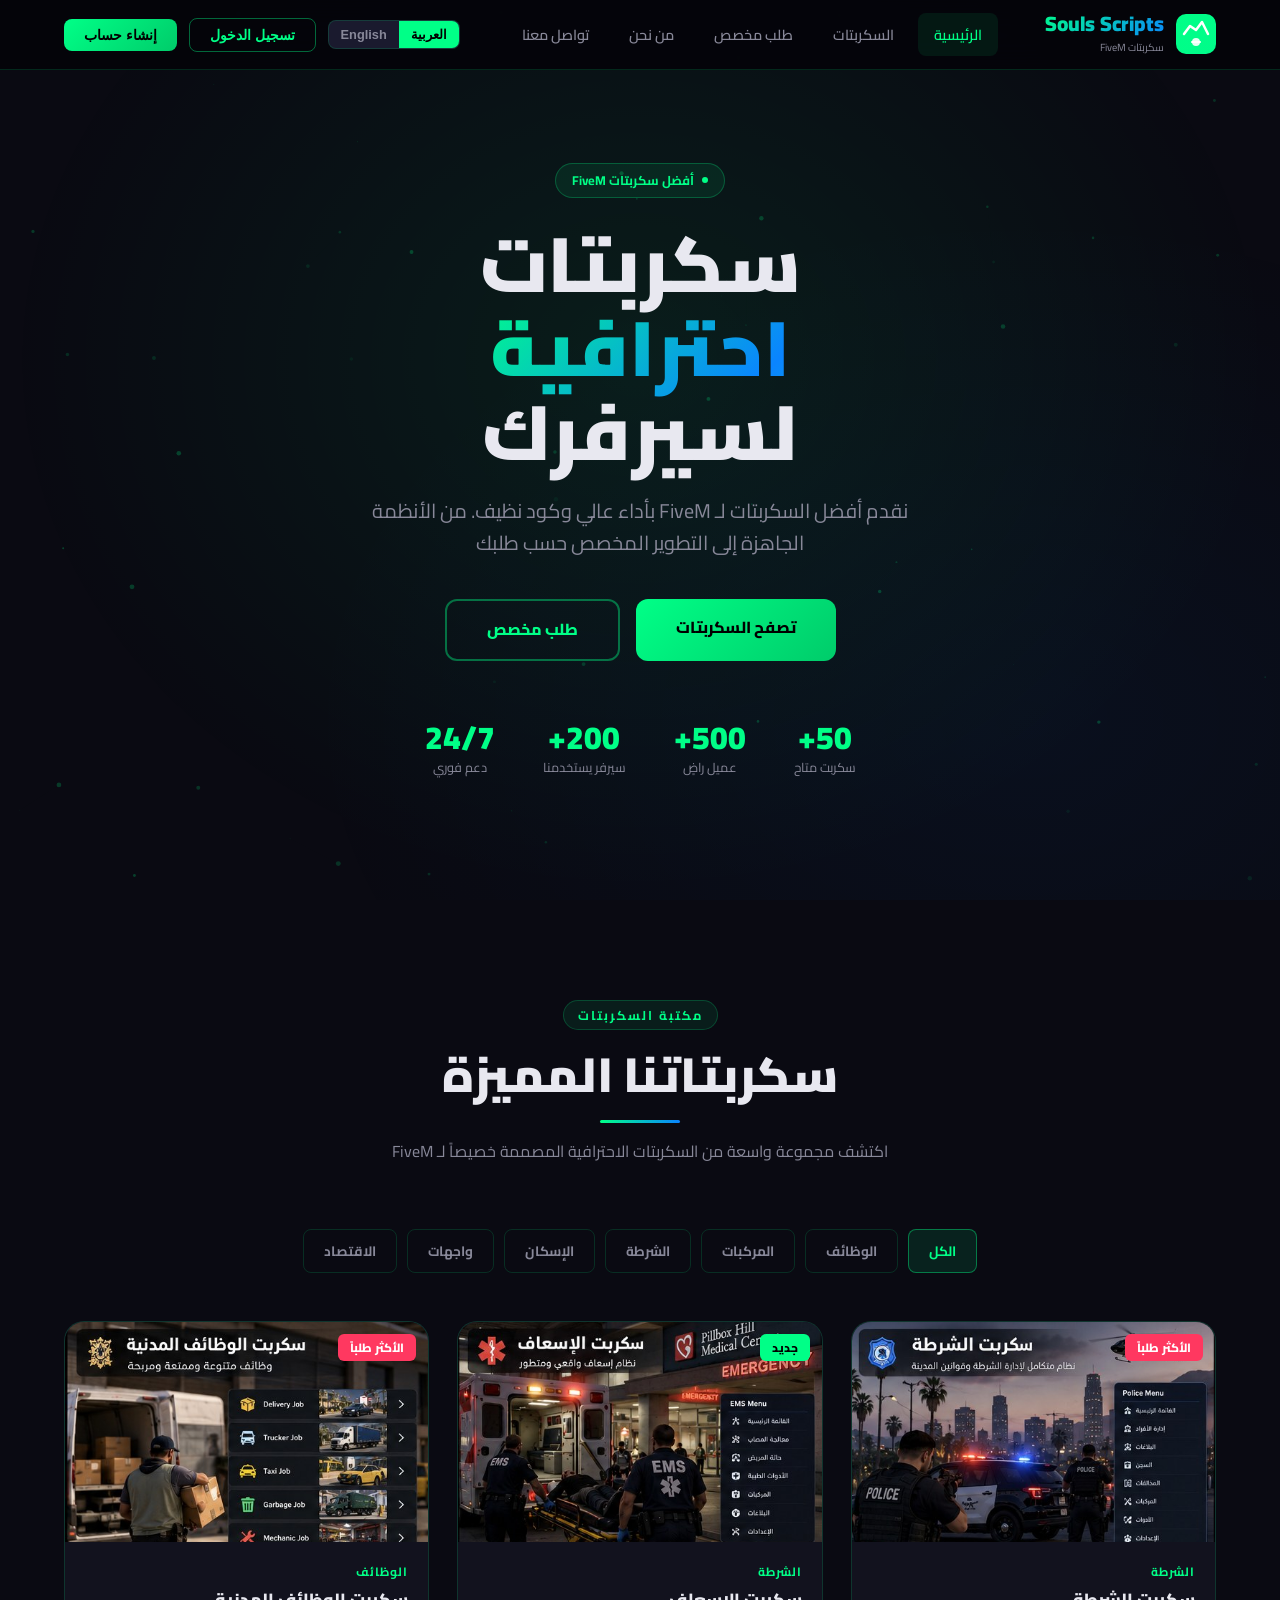
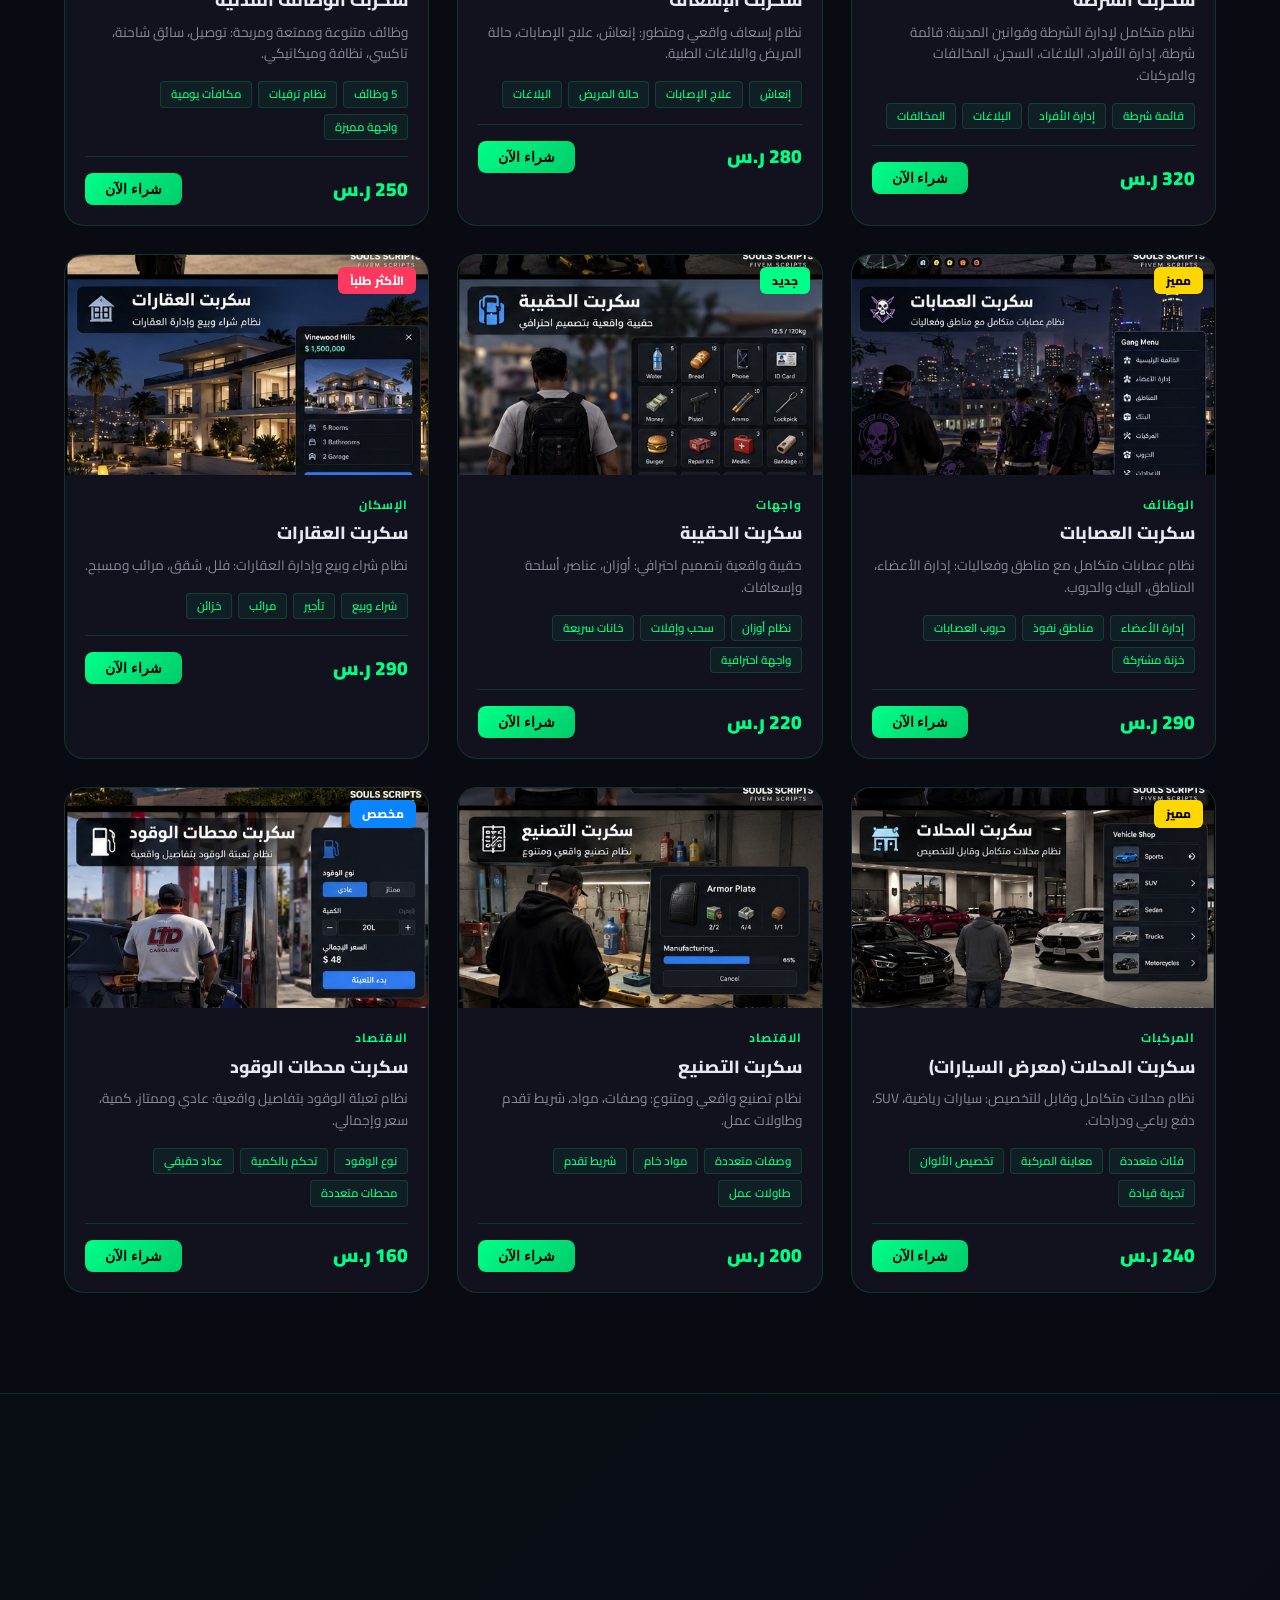
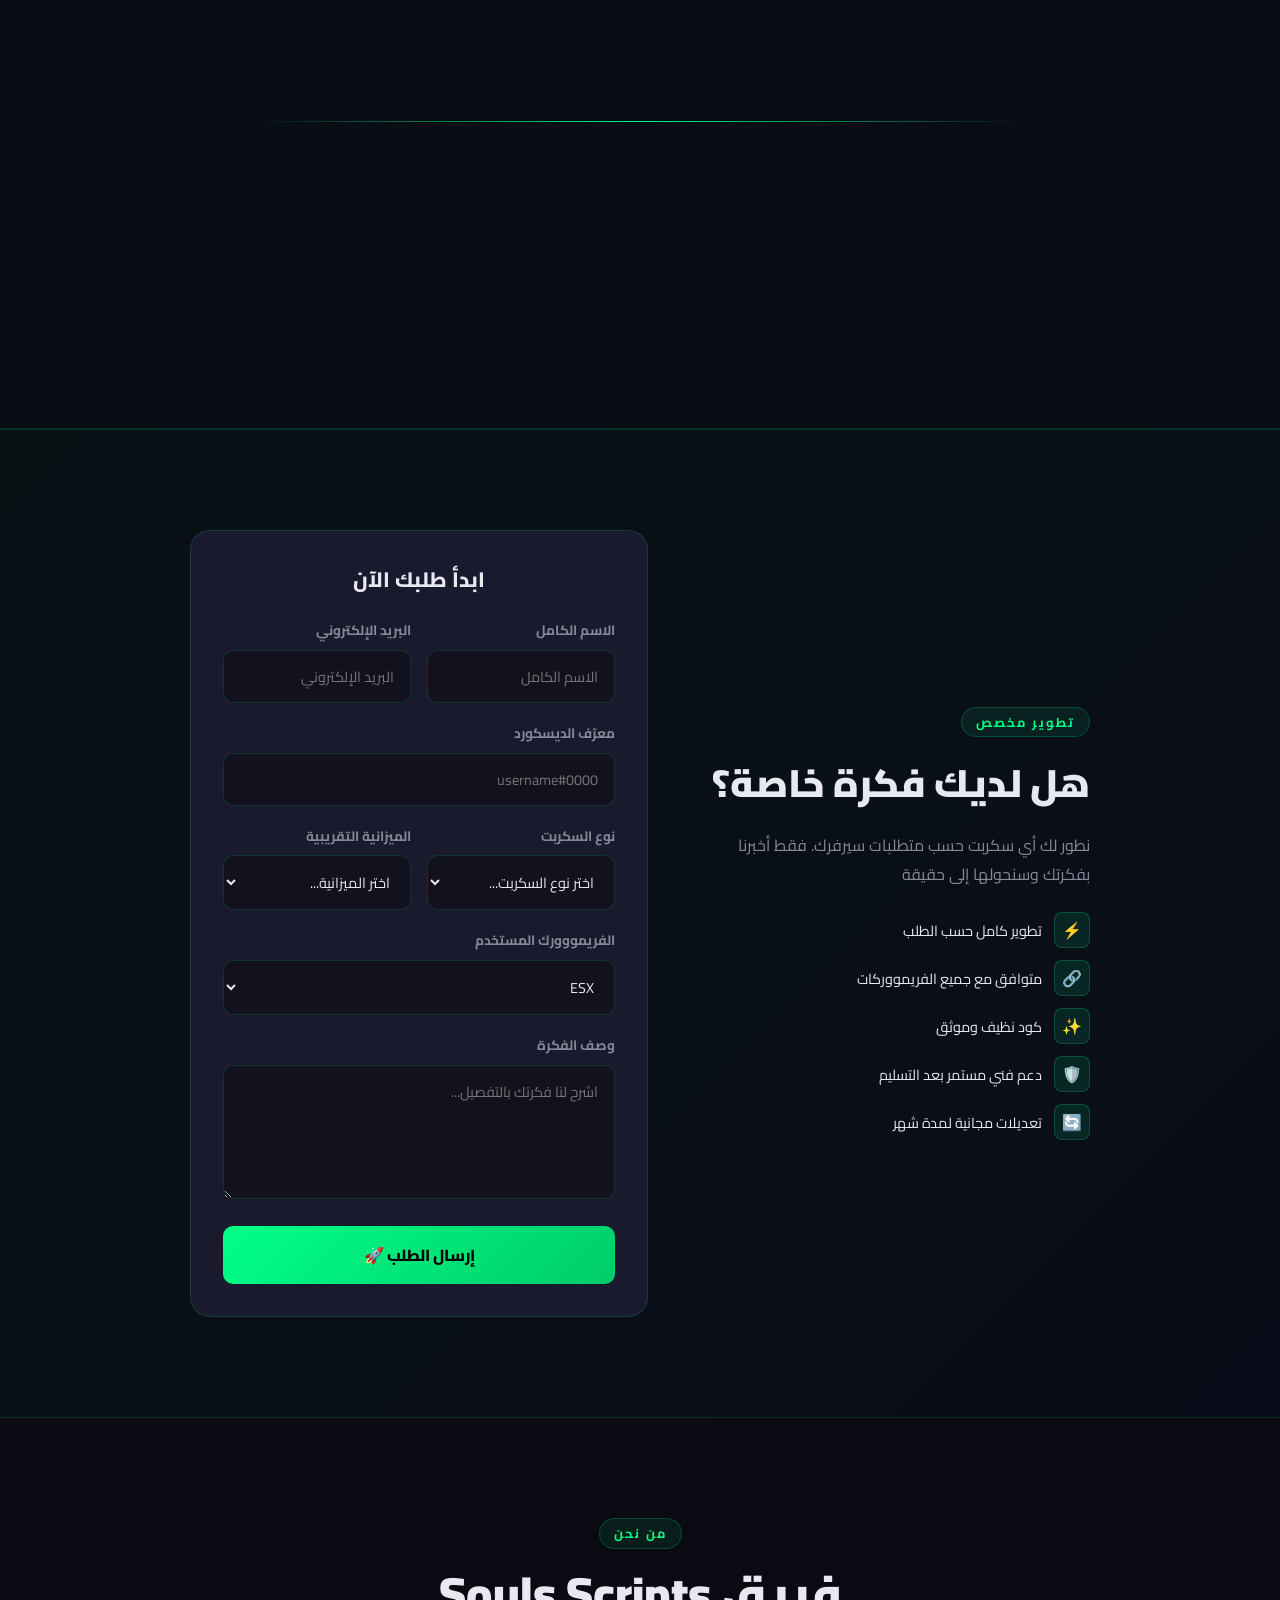
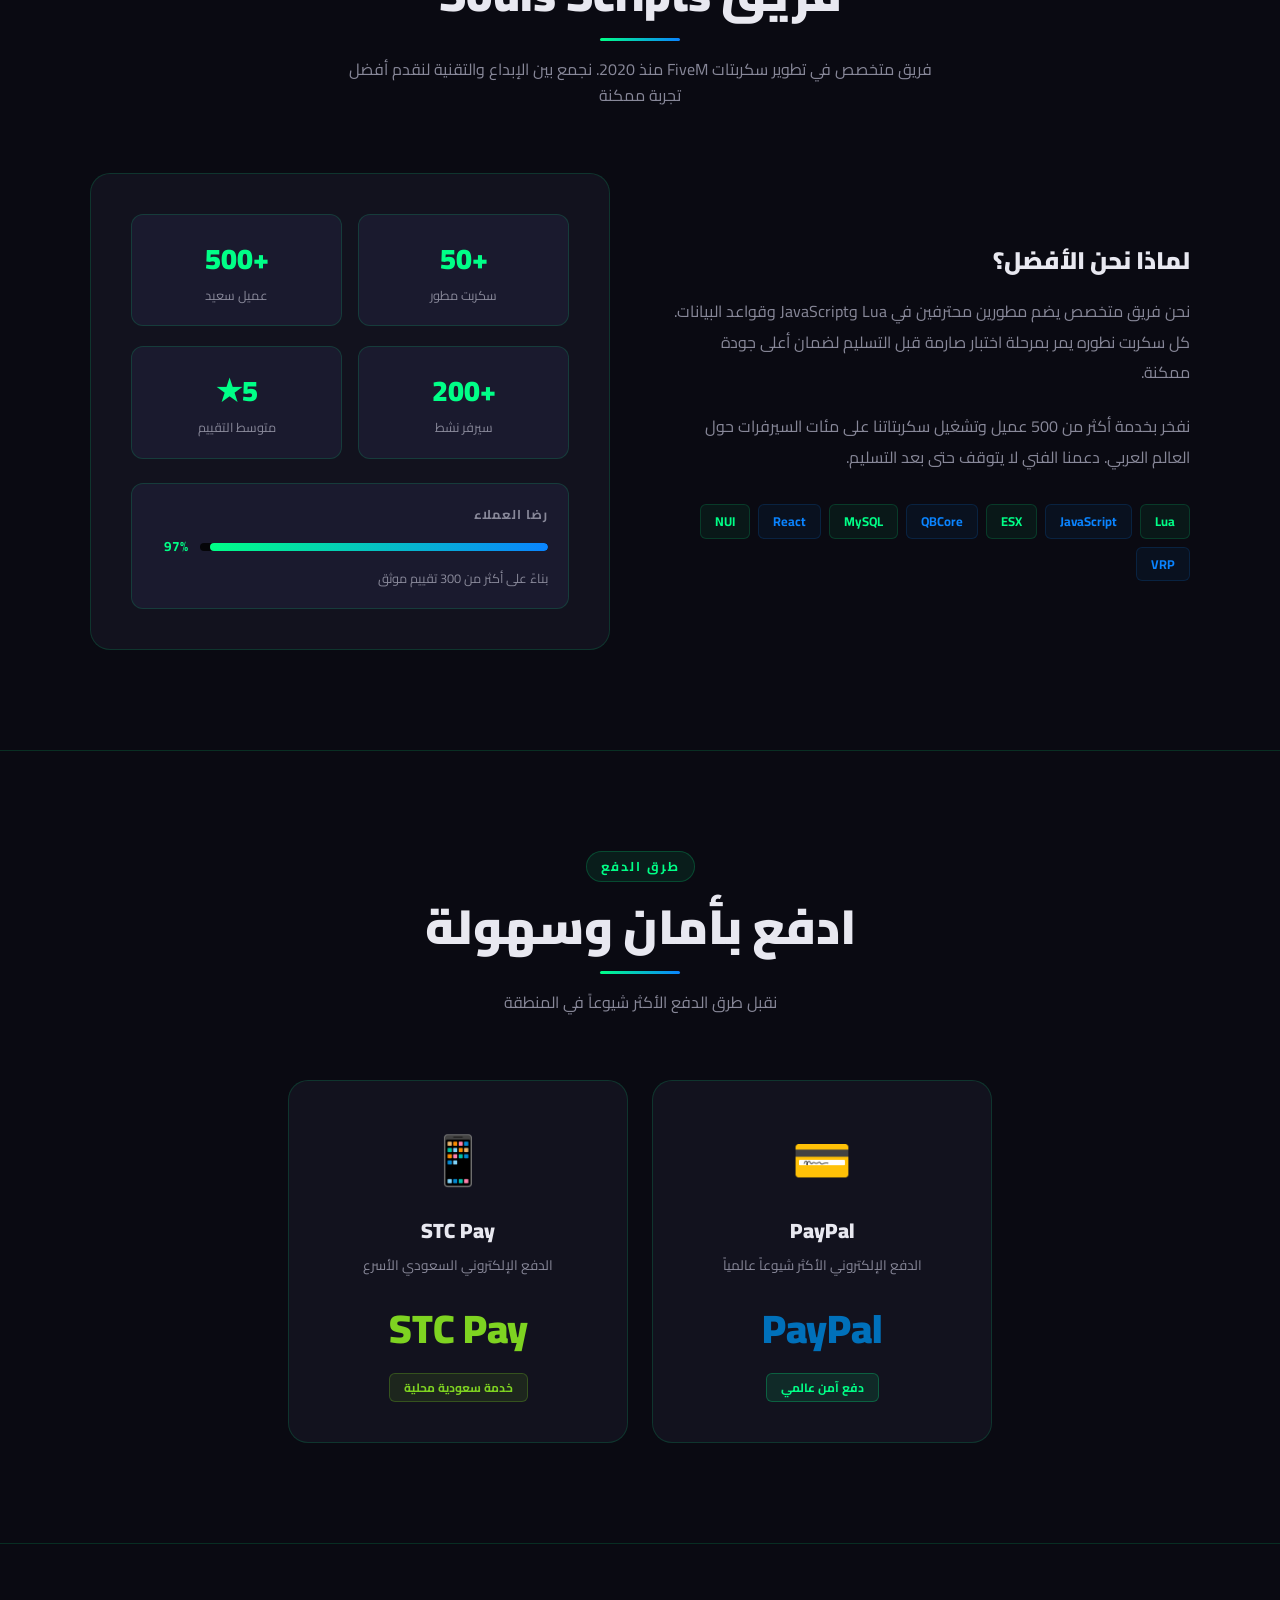
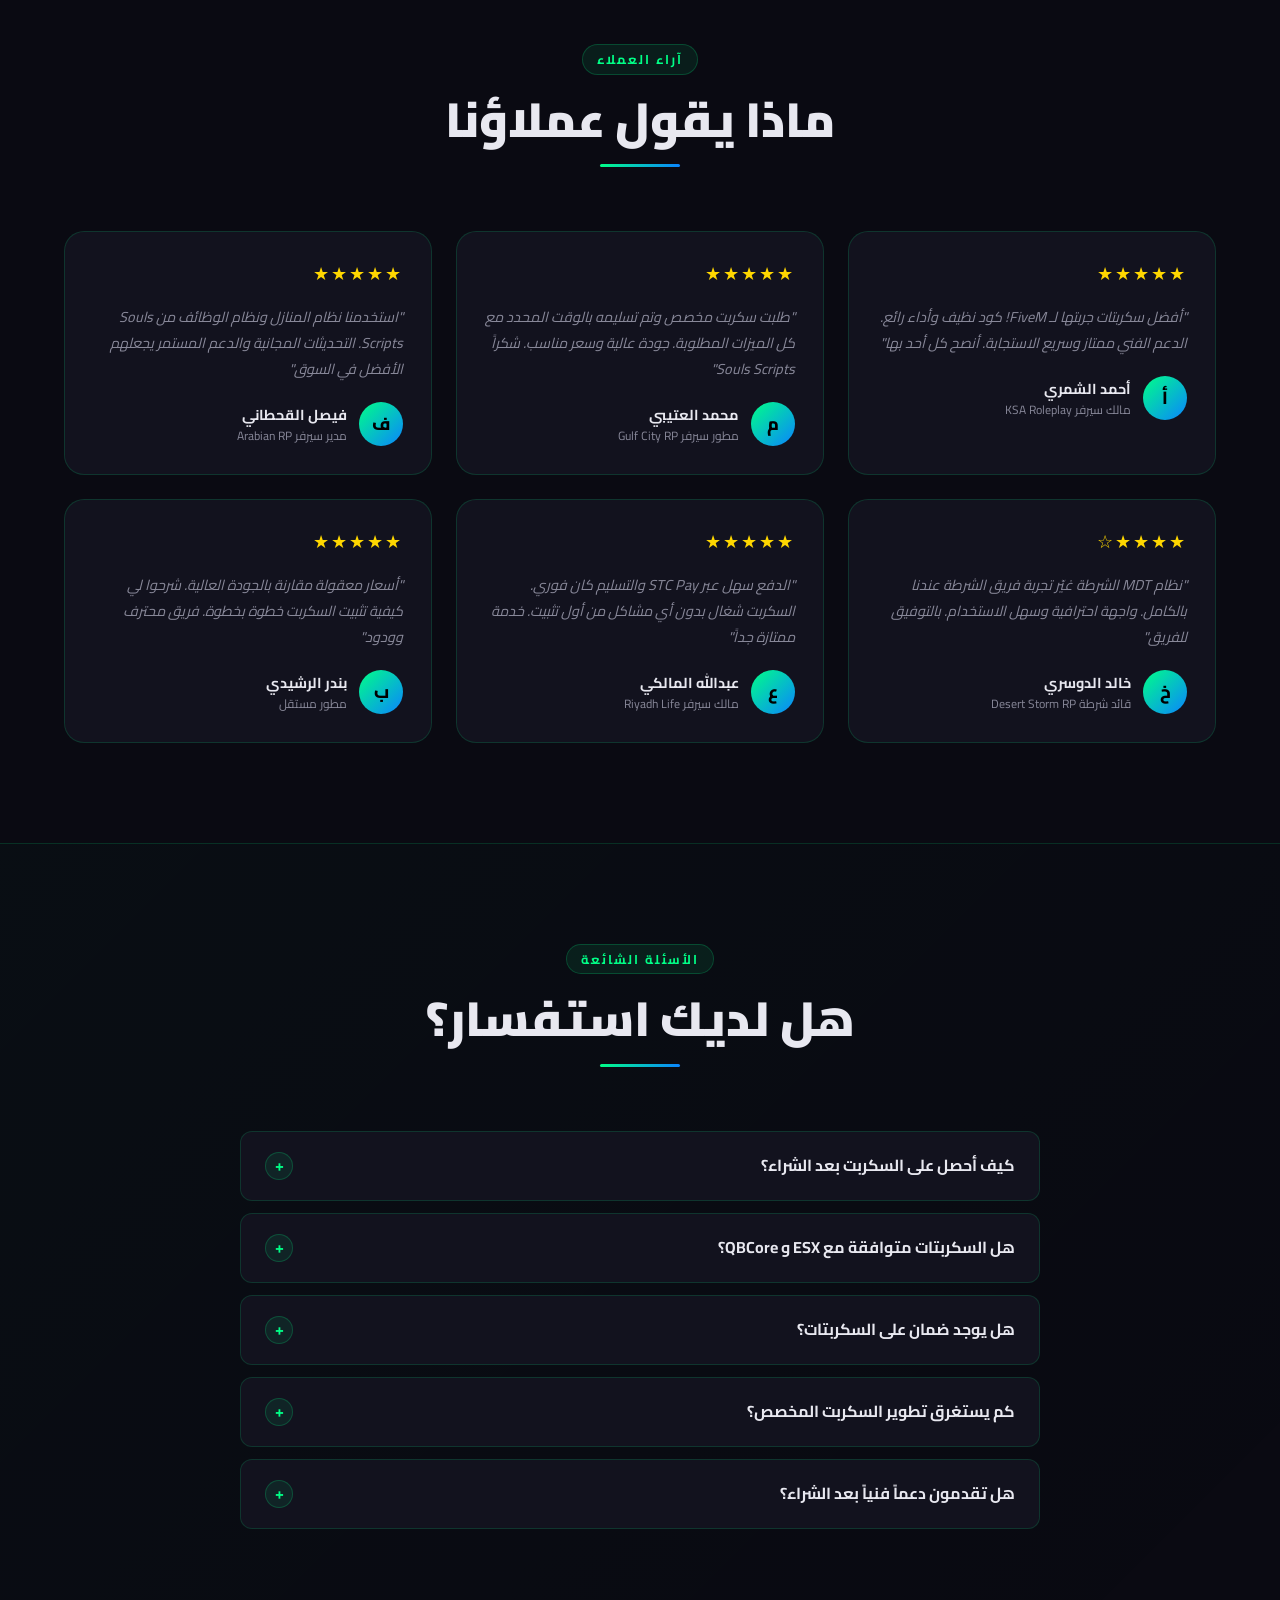
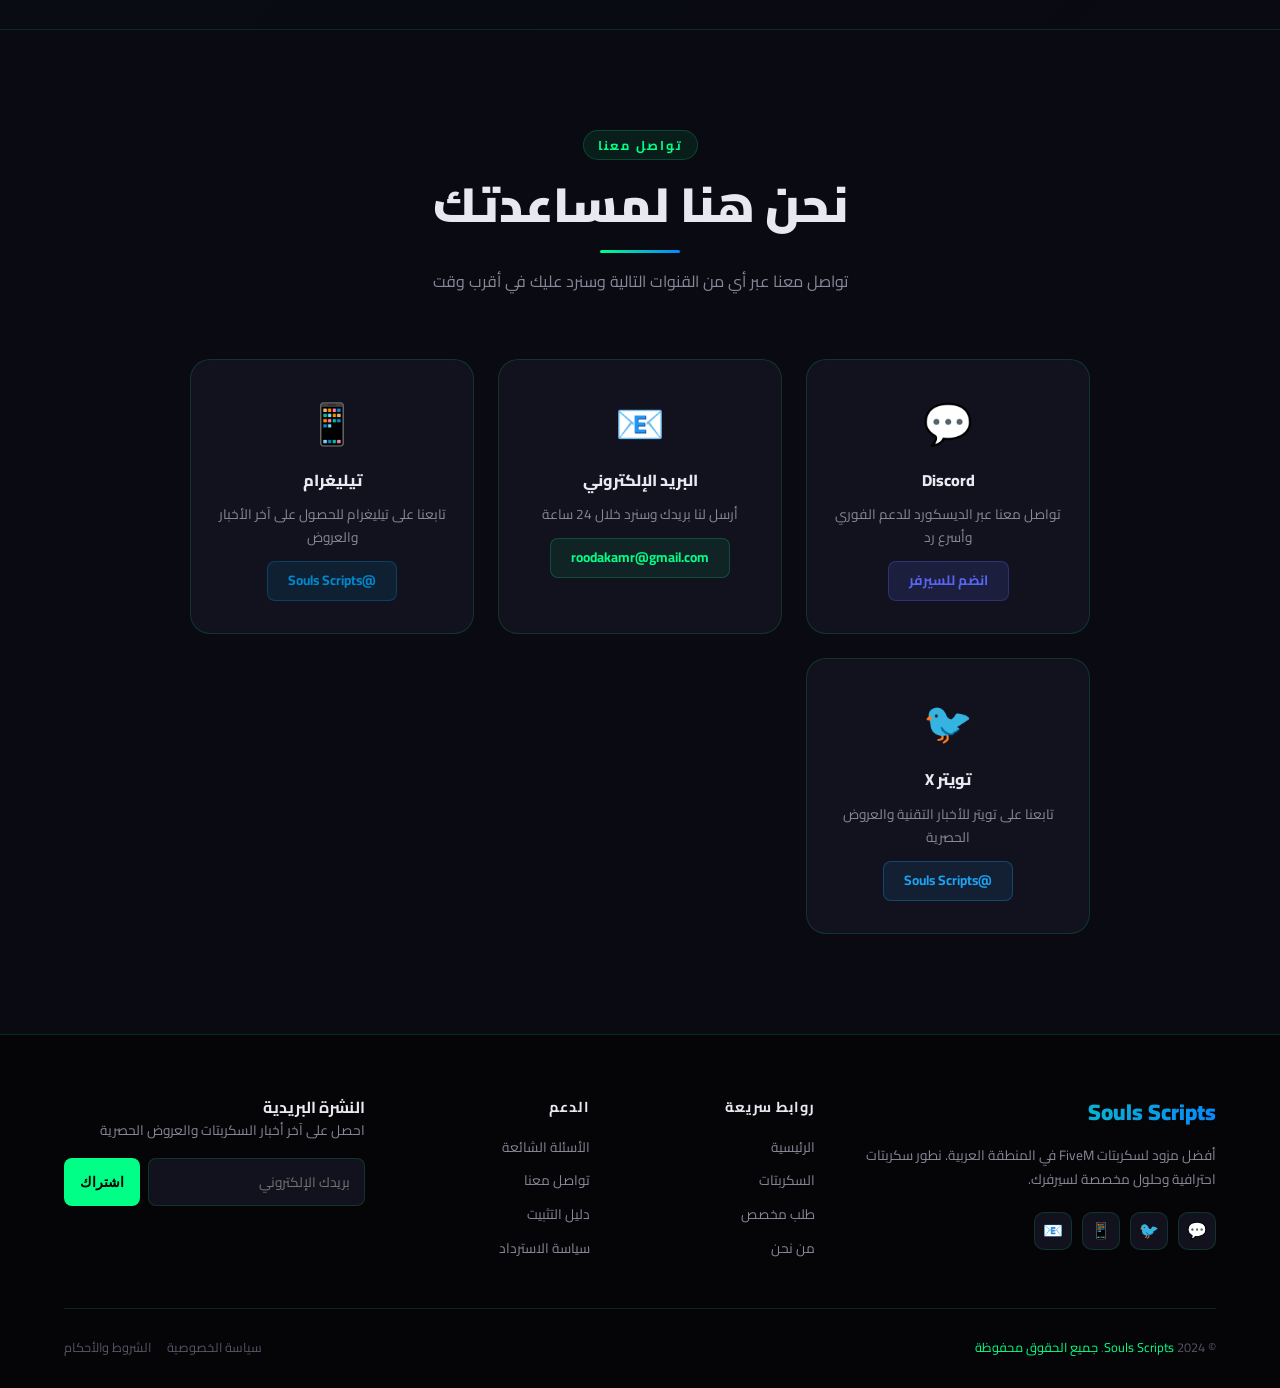
==== commit 5d41da35: "Rename brand to Souls Scripts Co-Authored-By: Claude Sonnet 5.5 <noreply@anthropic.com> Claude-Sessi" ====
--- a/index.html
+++ b/index.html
@@ -3,12 +3,12 @@
 <head>
   <meta charset="UTF-8">
   <meta name="viewport" content="width=device-width, initial-scale=1.0">
-  <meta name="description" content="RoodaScripts - أفضل سكربتات FiveM احترافية. تطوير مخصص حسب الطلب. Best FiveM scripts in Arabic region.">
+  <meta name="description" content="Souls Scripts - أفضل سكربتات FiveM احترافية. تطوير مخصص حسب الطلب. Best FiveM scripts in Arabic region.">
   <meta name="keywords" content="FiveM, سكربتات, scripts, ESX, QBCore, FiveM scripts, رودا سكربتات">
-  <meta property="og:title" content="RoodaScripts | سكربتات FiveM الاحترافية">
+  <meta property="og:title" content="Souls Scripts | سكربتات FiveM الاحترافية">
   <meta property="og:description" content="أفضل سكربتات FiveM في المنطقة العربية">
   <meta property="og:type" content="website">
-  <title>RoodaScripts | سكربتات FiveM الاحترافية</title>
+  <title>Souls Scripts | سكربتات FiveM الاحترافية</title>
 
   <!-- Fonts -->
   <link href="https://fonts.googleapis.com/css2?family=Cairo:wght@400;600;700;800;900&family=Tajawal:wght@400;700;800;900&family=Rajdhani:wght@400;600;700&family=Orbitron:wght@400;700;900&display=swap" rel="stylesheet">
@@ -110,7 +110,7 @@
 
 <!-- PRELOADER -->
 <div id="preloader">
-  <div class="preloader-logo">RoodaScripts</div>
+  <div class="preloader-logo">Souls Scripts</div>
   <div style="color: var(--text-muted); font-size: 0.85rem; margin-top: -12px;">سكربتات FiveM الاحترافية</div>
   <div class="preloader-bar"></div>
 </div>
@@ -135,7 +135,7 @@
       </defs>
     </svg>
     <div>
-      <span class="nav-logo-text">RoodaScripts</span>
+      <span class="nav-logo-text">Souls Scripts</span>
       <span class="nav-logo-sub">سكربتات FiveM</span>
     </div>
   </a>
@@ -378,7 +378,7 @@
 <section id="about">
   <div class="section-header reveal">
     <div class="section-tag">من نحن</div>
-    <h2 class="section-title">فريق RoodaScripts</h2>
+    <h2 class="section-title">فريق Souls Scripts</h2>
     <div class="divider-line"></div>
     <p class="section-desc" style="margin-top:16px">فريق متخصص في تطوير سكربتات FiveM منذ 2020. نجمع بين الإبداع والتقنية لنقدم أفضل تجربة ممكنة</p>
   </div>
@@ -484,7 +484,7 @@
     </div>
     <div class="testimonial-card reveal">
       <div class="testimonial-stars">★★★★★</div>
-      <p class="testimonial-text">"طلبت سكربت مخصص وتم تسليمه بالوقت المحدد مع كل الميزات المطلوبة. جودة عالية وسعر مناسب. شكراً RoodaScripts"</p>
+      <p class="testimonial-text">"طلبت سكربت مخصص وتم تسليمه بالوقت المحدد مع كل الميزات المطلوبة. جودة عالية وسعر مناسب. شكراً Souls Scripts"</p>
       <div class="testimonial-author">
         <div class="author-avatar">م</div>
         <div>
@@ -495,7 +495,7 @@
     </div>
     <div class="testimonial-card reveal">
       <div class="testimonial-stars">★★★★★</div>
-      <p class="testimonial-text">"استخدمنا نظام المنازل ونظام الوظائف من RoodaScripts. التحديثات المجانية والدعم المستمر يجعلهم الأفضل في السوق"</p>
+      <p class="testimonial-text">"استخدمنا نظام المنازل ونظام الوظائف من Souls Scripts. التحديثات المجانية والدعم المستمر يجعلهم الأفضل في السوق"</p>
       <div class="testimonial-author">
         <div class="author-avatar">ف</div>
         <div>
@@ -611,13 +611,13 @@
       <div style="font-size:2.5rem; margin-bottom:12px;">📱</div>
       <h3 class="step-title">تيليغرام</h3>
       <p class="step-desc">تابعنا على تيليغرام للحصول على آخر الأخبار والعروض</p>
-      <a href="#" style="display:inline-block; margin-top:12px; padding:8px 20px; border-radius:8px; background:rgba(0,136,204,0.12); border:1px solid rgba(0,136,204,0.3); color:#0088cc; font-weight:700; text-decoration:none; font-size:0.85rem;">@RoodaScripts</a>
+      <a href="#" style="display:inline-block; margin-top:12px; padding:8px 20px; border-radius:8px; background:rgba(0,136,204,0.12); border:1px solid rgba(0,136,204,0.3); color:#0088cc; font-weight:700; text-decoration:none; font-size:0.85rem;">@Souls Scripts</a>
     </div>
     <div class="step-card reveal" style="cursor:default;">
       <div style="font-size:2.5rem; margin-bottom:12px;">🐦</div>
       <h3 class="step-title">تويتر X</h3>
       <p class="step-desc">تابعنا على تويتر للأخبار التقنية والعروض الحصرية</p>
-      <a href="#" style="display:inline-block; margin-top:12px; padding:8px 20px; border-radius:8px; background:rgba(29,161,242,0.1); border:1px solid rgba(29,161,242,0.3); color:#1da1f2; font-weight:700; text-decoration:none; font-size:0.85rem;">@RoodaScripts</a>
+      <a href="#" style="display:inline-block; margin-top:12px; padding:8px 20px; border-radius:8px; background:rgba(29,161,242,0.1); border:1px solid rgba(29,161,242,0.3); color:#1da1f2; font-weight:700; text-decoration:none; font-size:0.85rem;">@Souls Scripts</a>
     </div>
   </div>
 </section>
@@ -626,7 +626,7 @@
 <footer>
   <div class="footer-grid">
     <div class="footer-brand">
-      <h3>RoodaScripts</h3>
+      <h3>Souls Scripts</h3>
       <p data-i18n="footer_desc">أفضل مزود لسكربتات FiveM في المنطقة العربية. نطور سكربتات احترافية وحلول مخصصة لسيرفرك.</p>
       <div class="social-links">
         <a href="#" class="social-link" title="Discord">💬</a>
@@ -663,7 +663,7 @@
     </div>
   </div>
   <div class="footer-bottom">
-    <div class="footer-copy">© 2024 <span>RoodaScripts</span>. <span data-i18n="footer_copy">جميع الحقوق محفوظة</span></div>
+    <div class="footer-copy">© 2024 <span>Souls Scripts</span>. <span data-i18n="footer_copy">جميع الحقوق محفوظة</span></div>
     <div class="footer-legal">
       <a href="#" data-i18n="footer_privacy">سياسة الخصوصية</a>
       <a href="#" data-i18n="footer_terms">الشروط والأحكام</a>
--- a/css/style.css
+++ b/css/style.css
@@ -479,7 +479,14 @@
   width: 100%;
   height: 100%;
   object-fit: cover;
+  object-position: center top;
   transition: transform 0.5s ease;
+  background: var(--bg-card2);
+}
+
+.script-card-media img[src$=".svg"] {
+  object-fit: contain;
+  padding: 0;
 }
 
 .script-card:hover .script-card-media img {
@@ -734,10 +741,11 @@
   inset: 0;
   width: 100%;
   height: 100%;
-  object-fit: cover;
+  object-fit: contain;
   opacity: 0;
   transition: opacity 0.6s ease, transform 0.6s ease;
   transform: scale(1.05);
+  background: var(--bg-deep);
 }
 
 .modal-slider img.active {
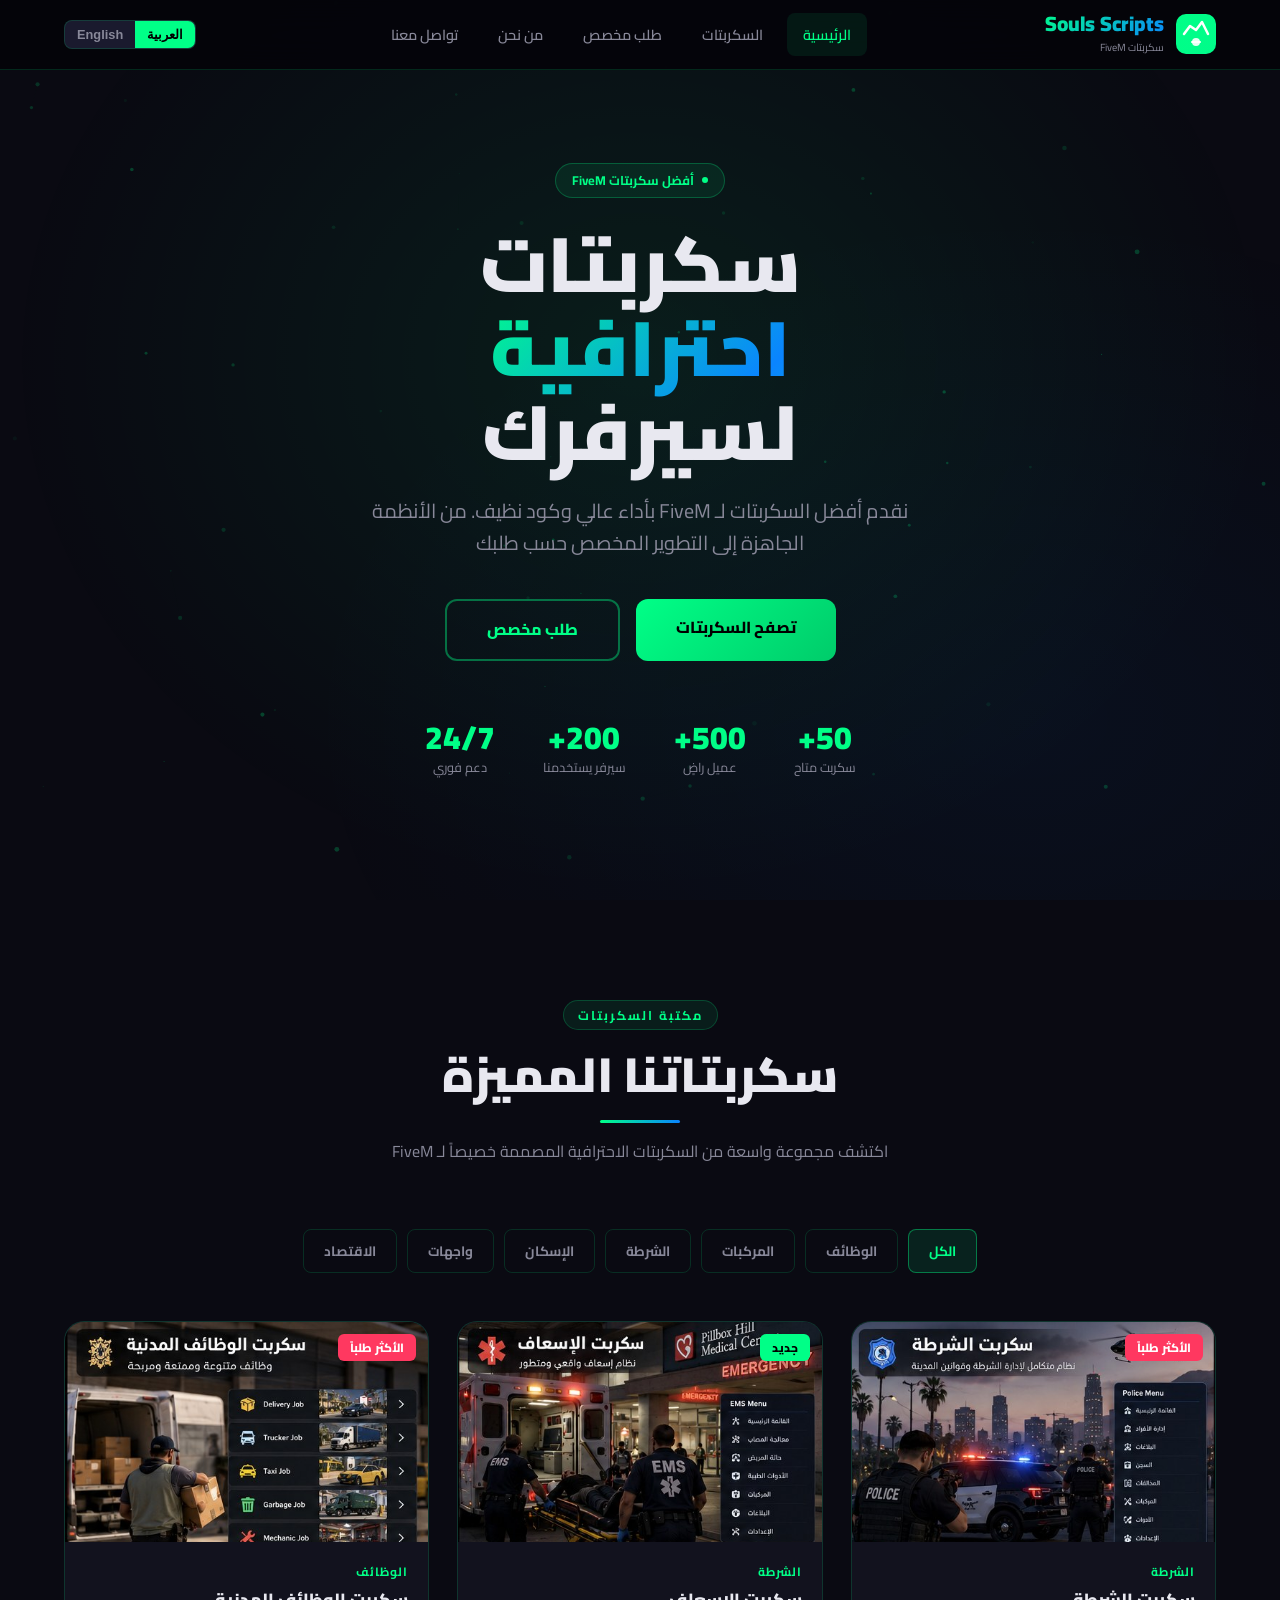
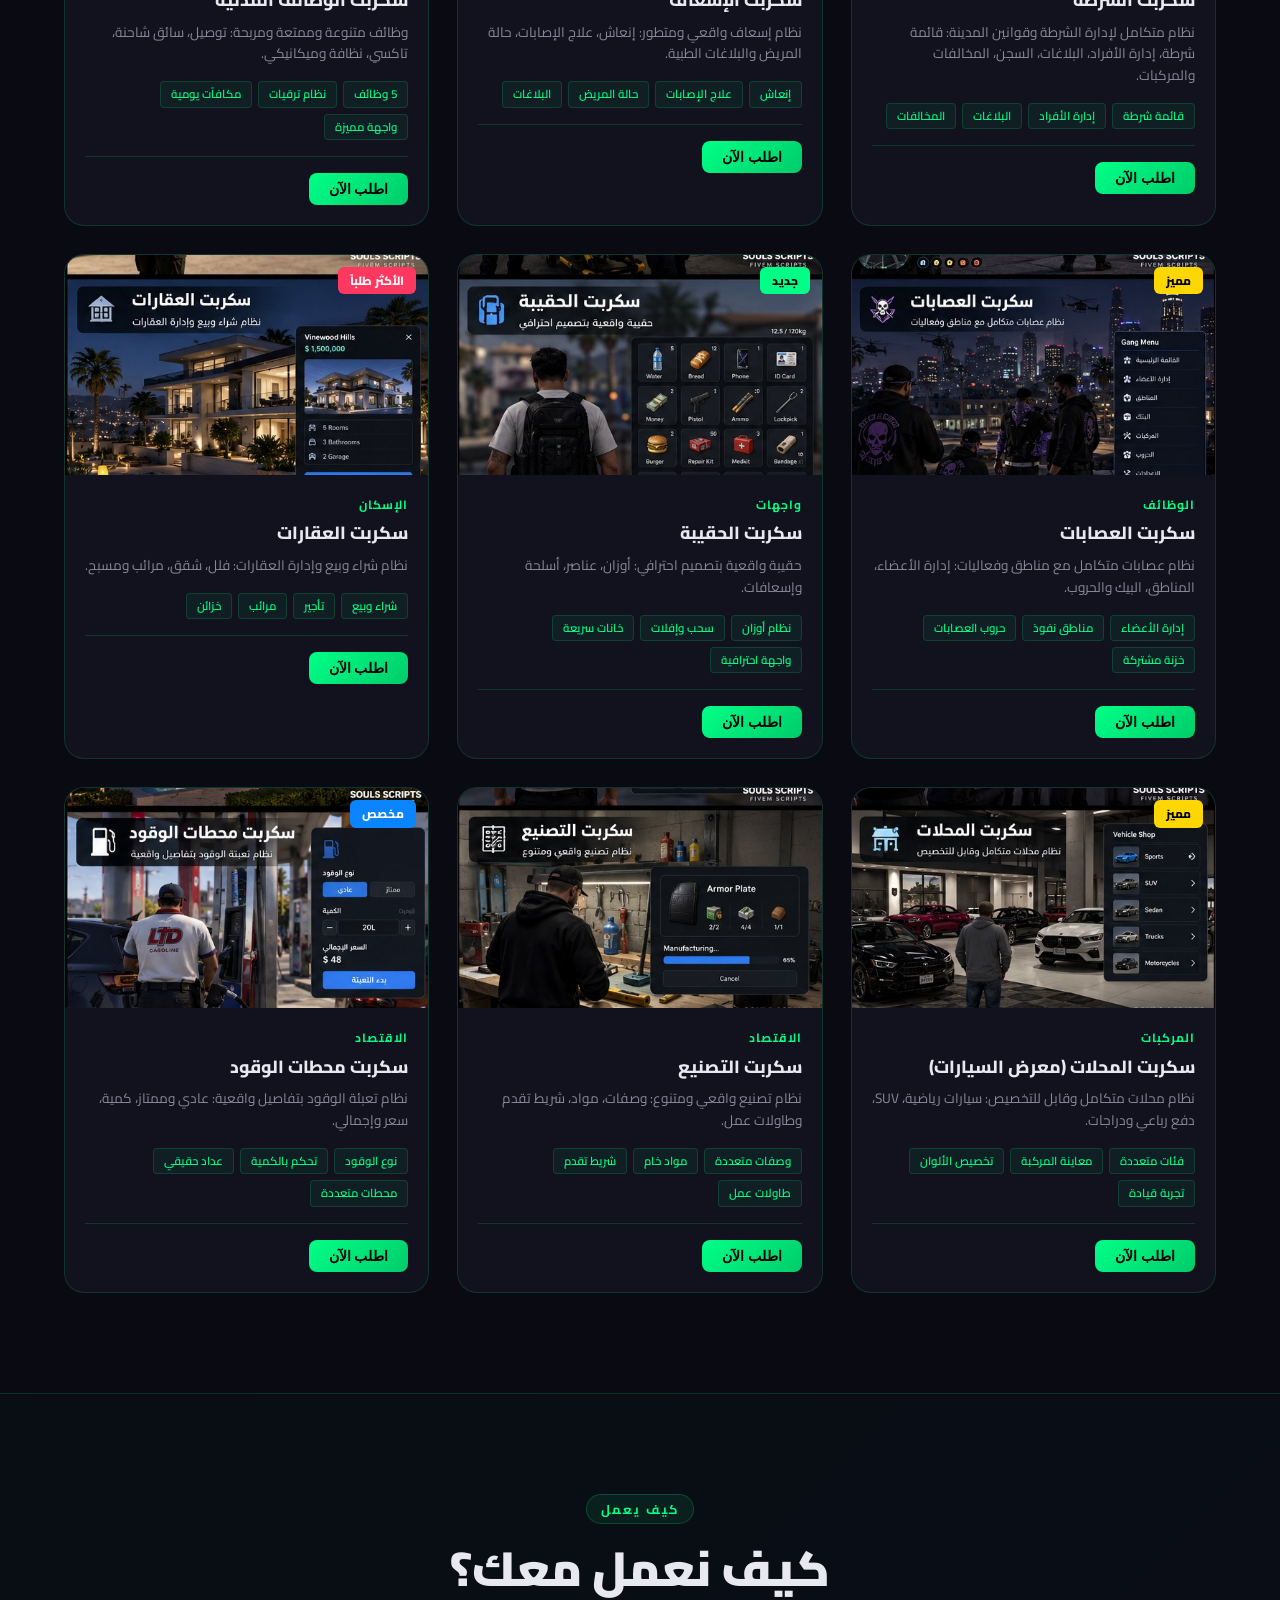
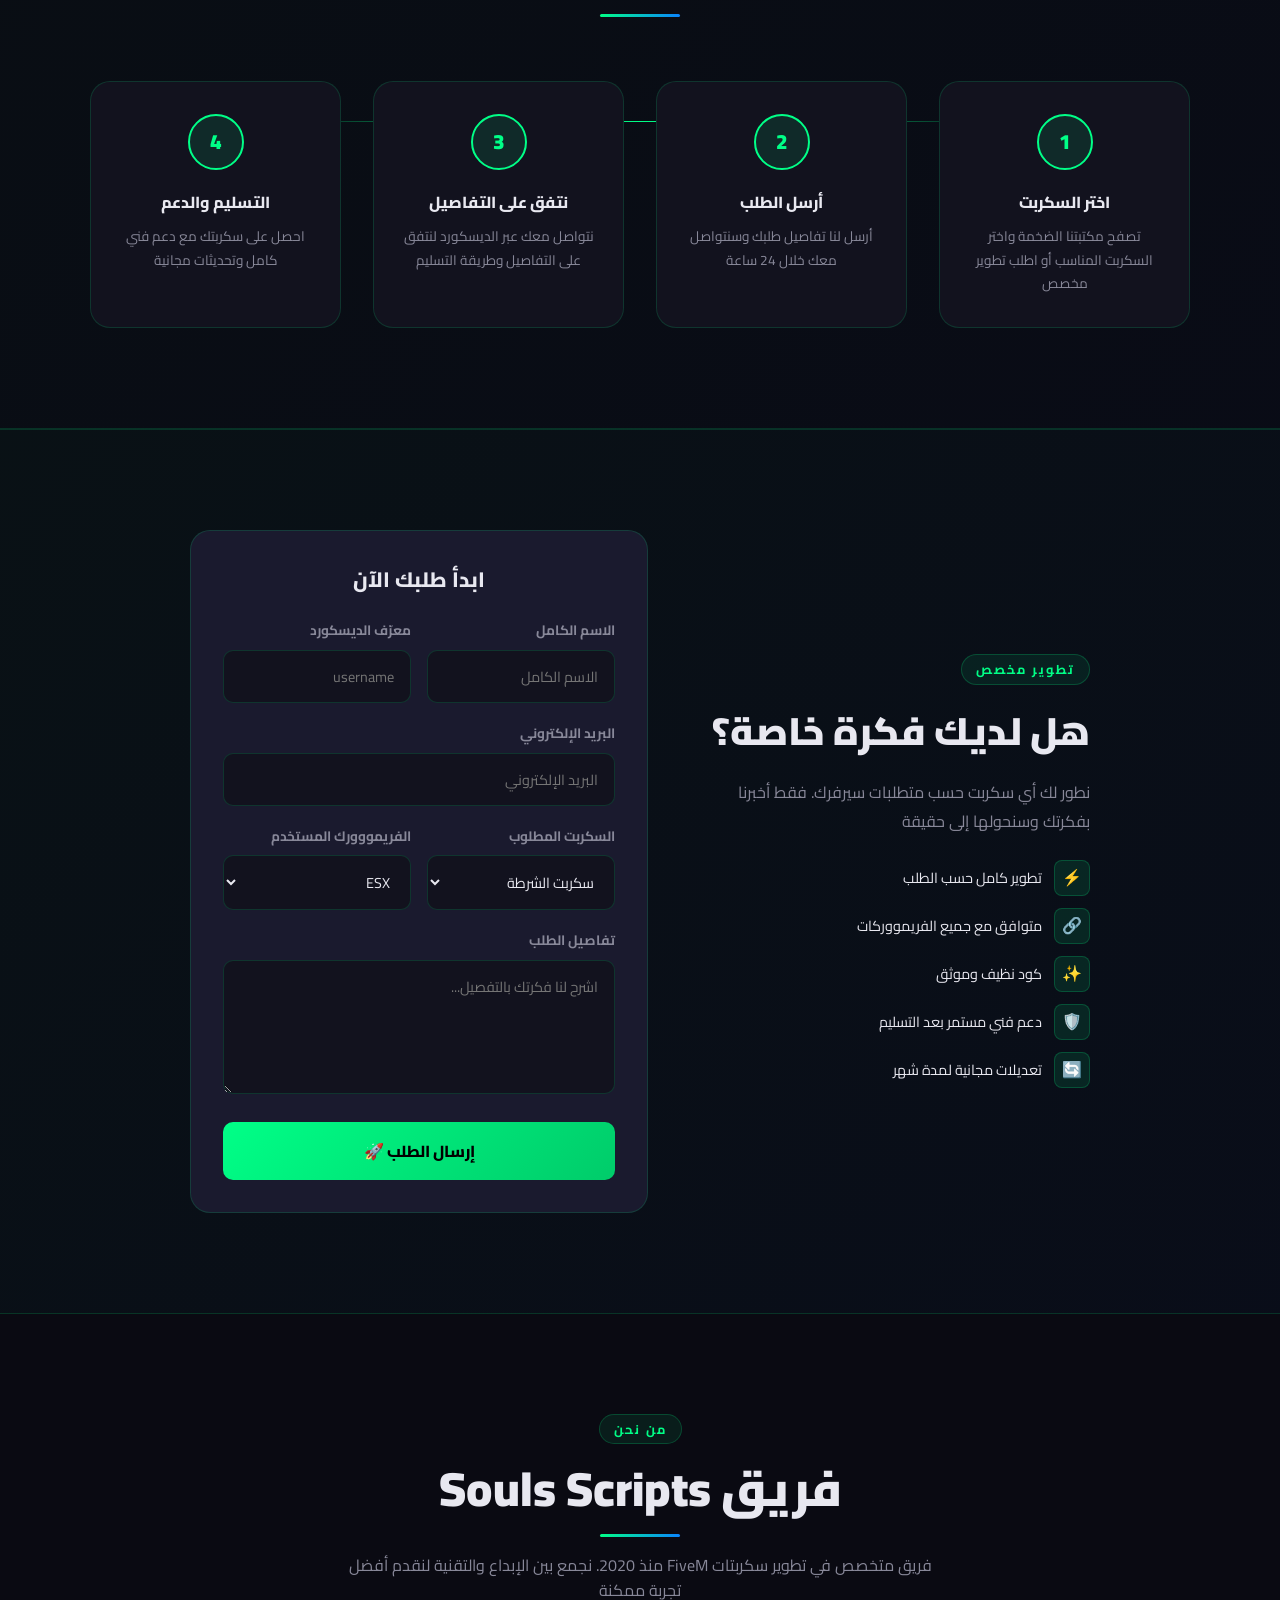
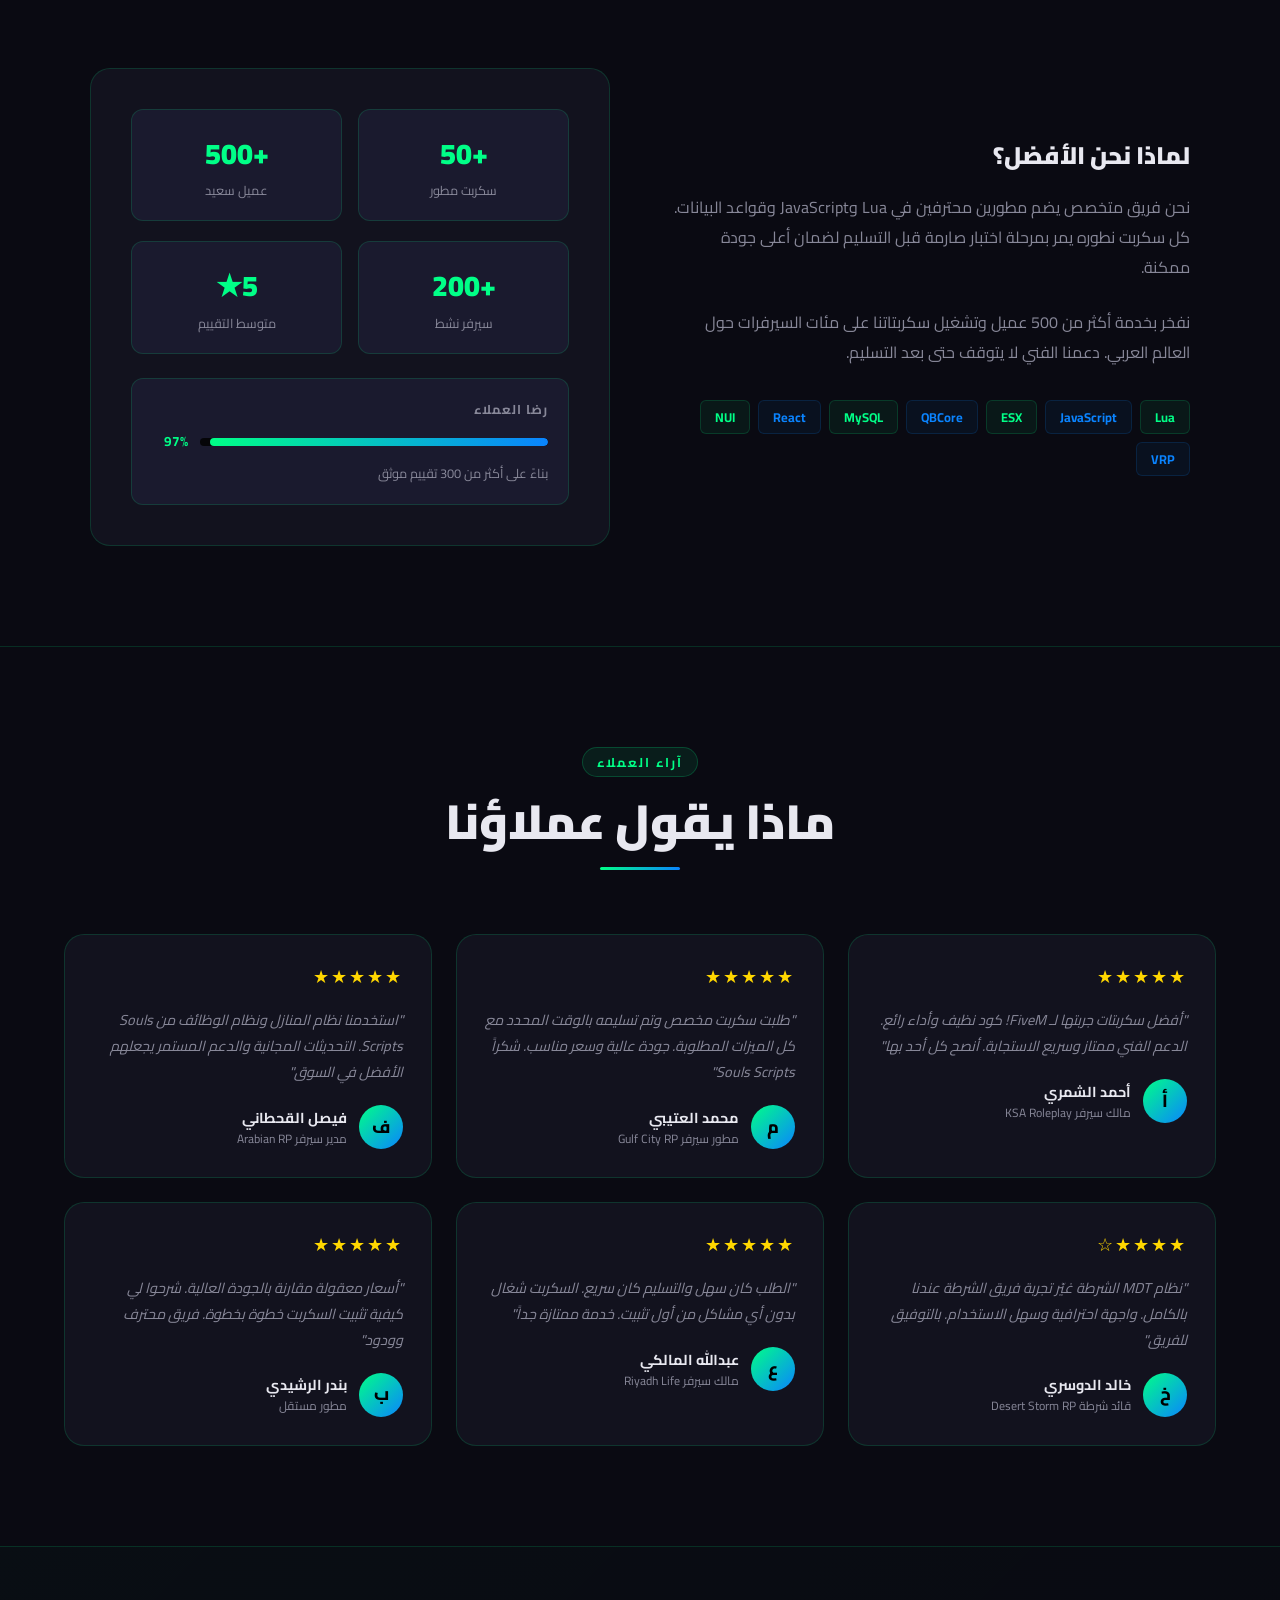
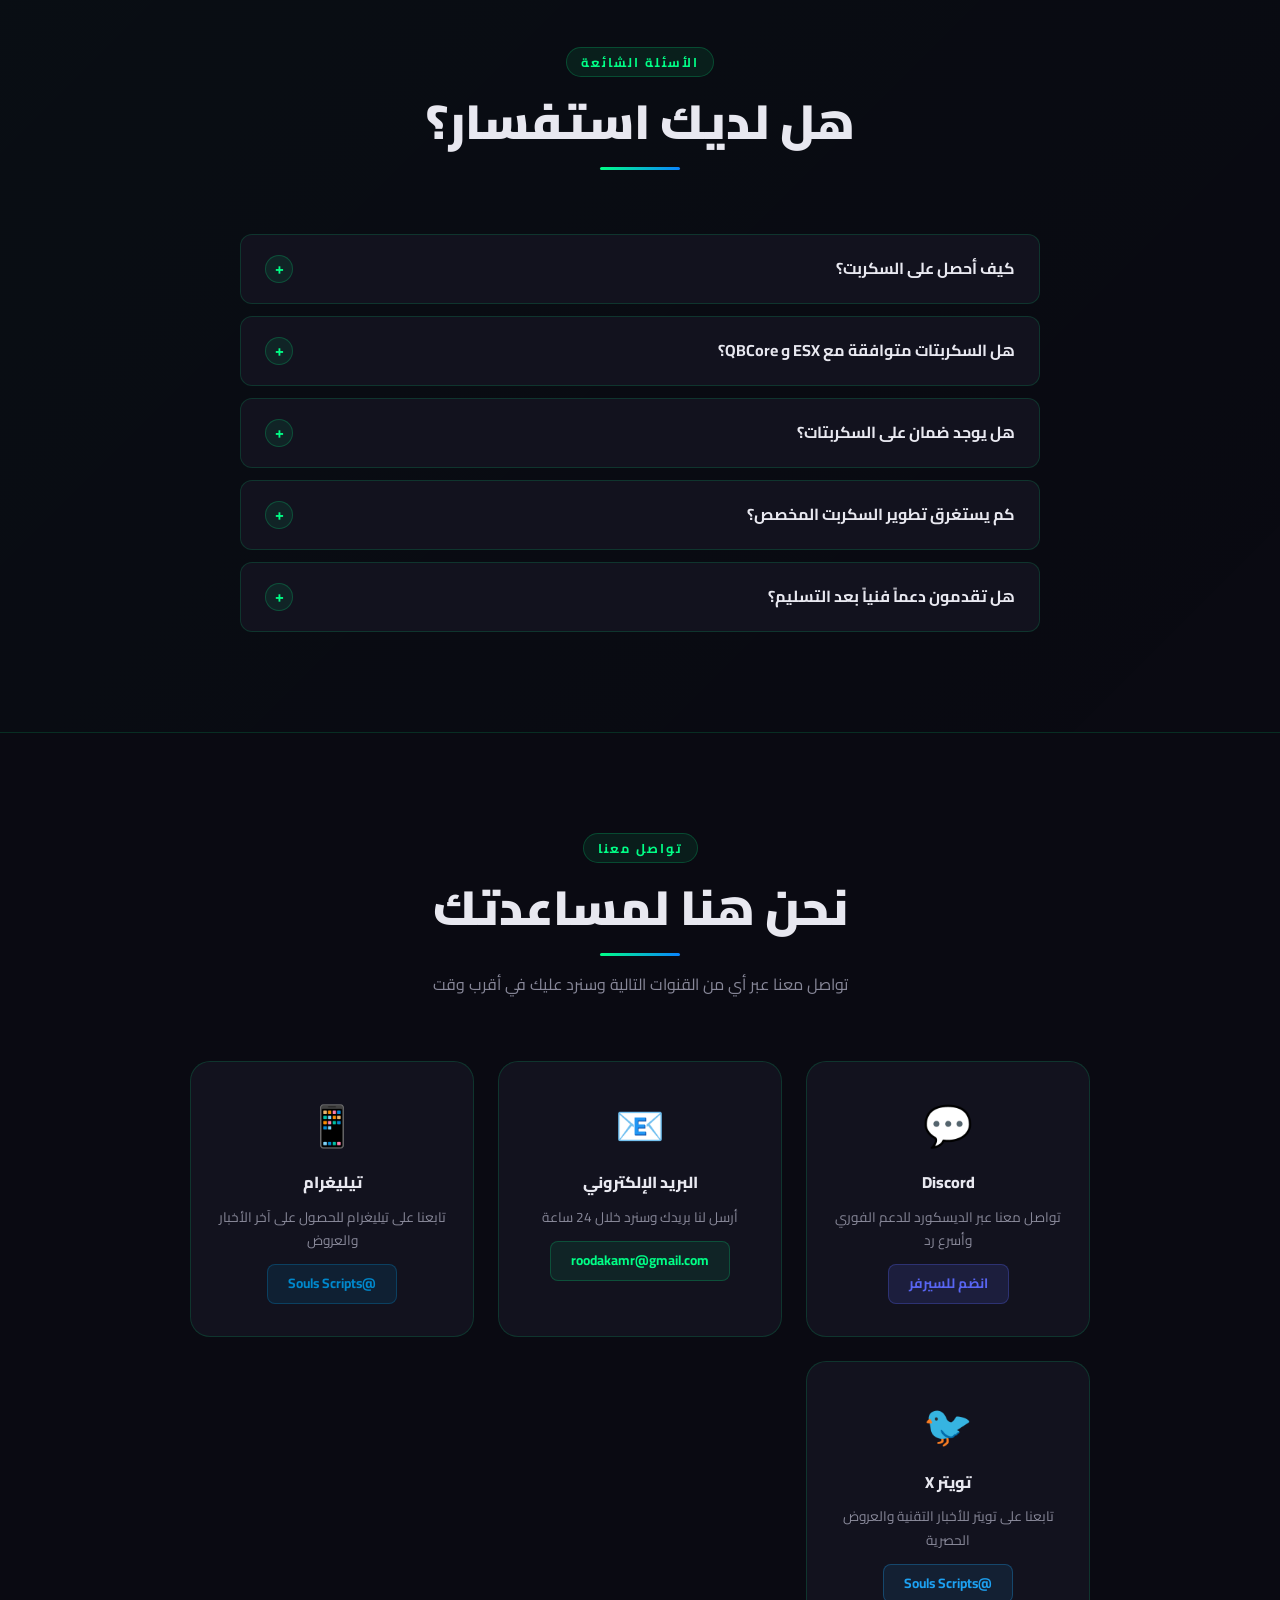
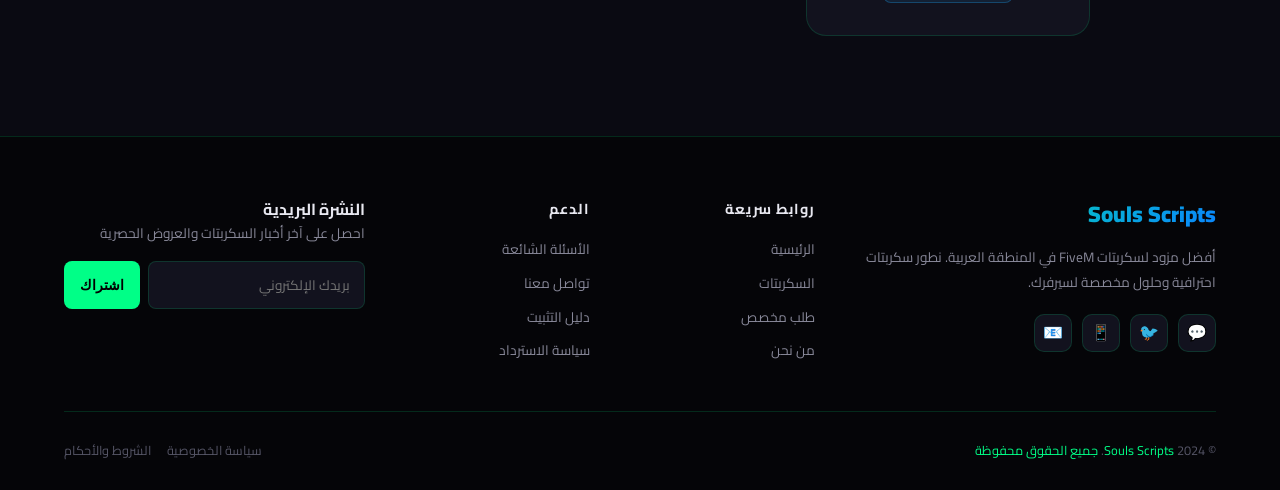
==== commit b2c4d1c3: "Remove prices and payments; send order requests to Discord Scripts no longer show prices or checkout" ====
--- a/index.html
+++ b/index.html
@@ -153,20 +153,6 @@
       <button class="lang-btn active" data-lang="ar">العربية</button>
       <button class="lang-btn" data-lang="en">English</button>
     </div>
-    <button class="nav-btn btn-outline" id="nav-login-btn" onclick="openAuth('login')" data-i18n="nav_login">تسجيل الدخول</button>
-    <button class="nav-btn btn-primary" id="nav-register-btn" onclick="openAuth('register')" data-i18n="nav_register">إنشاء حساب</button>
-    <div class="user-menu-wrap" id="user-menu-wrap" style="display:none">
-      <button class="user-avatar-btn">U</button>
-      <div class="user-dropdown">
-        <div class="user-dropdown-header">
-          <div class="user-dropdown-name"></div>
-          <div class="user-dropdown-email"></div>
-        </div>
-        <button class="dropdown-item">📦 <span data-i18n="nav_dashboard">لوحة التحكم</span></button>
-        <button class="dropdown-item">⚙️ <span>الإعدادات</span></button>
-        <button class="dropdown-item danger" onclick="doLogout()">🚪 <span data-i18n="nav_logout">تسجيل الخروج</span></button>
-      </div>
-    </div>
   </div>
 
   <div class="hamburger" id="hamburger">
@@ -181,10 +167,6 @@
   <a href="#custom" data-i18n="nav_custom">طلب مخصص</a>
   <a href="#about" data-i18n="nav_about">من نحن</a>
   <a href="#contact" data-i18n="nav_contact">تواصل معنا</a>
-  <div style="display:flex; gap:8px; padding: 8px 16px; margin-top: 8px;">
-    <button class="nav-btn btn-outline" style="flex:1" onclick="openAuth('login')" data-i18n="nav_login">تسجيل الدخول</button>
-    <button class="nav-btn btn-primary" style="flex:1" onclick="openAuth('register')" data-i18n="nav_register">إنشاء حساب</button>
-  </div>
 </div>
 
 <!-- ===== HERO ===== -->
@@ -269,8 +251,8 @@
     </div>
     <div class="step-card reveal">
       <div class="step-num">3</div>
-      <h3 class="step-title" data-i18n="step3_title">الدفع الآمن</h3>
-      <p class="step-desc" data-i18n="step3_desc">ادفع بأمان عبر PayPal أو STC Pay مع ضمان استرداد المبلغ</p>
+      <h3 class="step-title" data-i18n="step3_title">نتفق على التفاصيل</h3>
+      <p class="step-desc" data-i18n="step3_desc">نتواصل معك عبر الديسكورد لنتفق على التفاصيل وطريقة التسليم</p>
     </div>
     <div class="step-card reveal">
       <div class="step-num">4</div>
@@ -313,62 +295,43 @@
 
     <div class="form-card reveal">
       <h3 class="form-title" data-i18n="form_title">ابدأ طلبك الآن</h3>
-      <form id="custom-form" onsubmit="doCustomOrder(event)">
+      <form id="custom-form" novalidate>
+        <input type="text" id="custom-website" name="website" tabindex="-1" autocomplete="off" style="position:absolute; width:1px; height:1px; overflow:hidden; clip:rect(0 0 0 0); opacity:0; pointer-events:none;" aria-hidden="true">
         <div class="form-row">
           <div class="form-group">
             <label class="form-label" data-i18n="form_name">الاسم الكامل</label>
-            <input type="text" class="form-input" id="custom-name" data-i18n-attr="placeholder:form_name" placeholder="الاسم الكامل">
+            <input type="text" class="form-input" id="custom-name" maxlength="80" data-i18n-attr="placeholder:form_name" placeholder="الاسم الكامل">
           </div>
           <div class="form-group">
-            <label class="form-label" data-i18n="form_email">البريد الإلكتروني</label>
-            <input type="email" class="form-input" id="custom-email" data-i18n-attr="placeholder:form_email" placeholder="البريد الإلكتروني">
+            <label class="form-label" data-i18n="form_discord">معرّف الديسكورد</label>
+            <input type="text" class="form-input" id="custom-discord" maxlength="64" placeholder="username">
           </div>
         </div>
         <div class="form-group">
-          <label class="form-label" data-i18n="form_discord">معرّف الديسكورد</label>
-          <input type="text" class="form-input" placeholder="username#0000">
+          <label class="form-label" data-i18n="form_email">البريد الإلكتروني</label>
+          <input type="email" class="form-input" id="custom-email" maxlength="120" data-i18n-attr="placeholder:form_email" placeholder="البريد الإلكتروني (اختياري)">
         </div>
         <div class="form-row">
           <div class="form-group">
-            <label class="form-label" data-i18n="form_type">نوع السكربت</label>
-            <select class="form-select">
-              <option value="" data-i18n="form_type_opt">اختر نوع السكربت...</option>
-              <option>وظيفة جديدة</option>
-              <option>نظام اقتصادي</option>
-              <option>واجهة مستخدم</option>
-              <option>نظام منازل</option>
-              <option>نظام مركبات</option>
-              <option>نظام شرطة</option>
+            <label class="form-label" data-i18n="form_type">السكربت المطلوب</label>
+            <select class="form-select" id="custom-script"></select>
+          </div>
+          <div class="form-group">
+            <label class="form-label" data-i18n="form_framework">الفريمووورك المستخدم</label>
+            <select class="form-select" id="custom-framework">
+              <option>ESX</option>
+              <option>QBCore</option>
+              <option>VRP</option>
+              <option>Standalone</option>
               <option>أخرى</option>
             </select>
           </div>
-          <div class="form-group">
-            <label class="form-label" data-i18n="form_budget">الميزانية</label>
-            <select class="form-select">
-              <option value="" data-i18n="form_budget_opt">اختر الميزانية...</option>
-              <option>أقل من 100 ر.س</option>
-              <option>100 - 300 ر.س</option>
-              <option>300 - 600 ر.س</option>
-              <option>600 - 1000 ر.س</option>
-              <option>أكثر من 1000 ر.س</option>
-            </select>
-          </div>
         </div>
         <div class="form-group">
-          <label class="form-label" data-i18n="form_framework">الفريمووورك المستخدم</label>
-          <select class="form-select">
-            <option>ESX</option>
-            <option>QBCore</option>
-            <option>VRP</option>
-            <option>Standalone</option>
-            <option>أخرى</option>
-          </select>
-        </div>
-        <div class="form-group">
-          <label class="form-label" data-i18n="form_desc">وصف الفكرة</label>
-          <textarea class="form-textarea" id="custom-desc" rows="4" data-i18n-attr="placeholder:form_desc_ph" placeholder="اشرح لنا فكرتك بالتفصيل..."></textarea>
-        </div>
-        <button type="submit" class="btn-submit" data-i18n="btn_submit">إرسال الطلب 🚀</button>
+          <label class="form-label" data-i18n="form_desc">تفاصيل الطلب</label>
+          <textarea class="form-textarea" id="custom-desc" rows="4" maxlength="1500" data-i18n-attr="placeholder:form_desc_ph" placeholder="اشرح لنا طلبك أو فكرتك بالتفصيل..."></textarea>
+        </div>
+        <button type="submit" class="btn-submit" id="custom-submit" data-i18n="btn_submit">إرسال الطلب 🚀</button>
       </form>
     </div>
   </div>
@@ -438,31 +401,6 @@
 </section>
 
 <!-- ===== PAYMENT SECTION ===== -->
-<section class="payment-section" id="payment" style="border-top:1px solid var(--border);">
-  <div class="section-header reveal">
-    <div class="section-tag" data-i18n="payment_tag">طرق الدفع</div>
-    <h2 class="section-title" data-i18n="payment_title">ادفع بأمان وسهولة</h2>
-    <div class="divider-line"></div>
-    <p class="section-desc" style="margin-top:16px" data-i18n="payment_desc">نقبل طرق الدفع الأكثر شيوعاً في المنطقة</p>
-  </div>
-  <div class="payment-methods">
-    <div class="payment-card paypal reveal" onclick="openAuth('login')">
-      <div class="payment-logo">💳</div>
-      <div class="payment-name" data-i18n="paypal_name">PayPal</div>
-      <div class="payment-desc" data-i18n="paypal_desc">الدفع الإلكتروني الأكثر شيوعاً عالمياً</div>
-      <div style="font-size:2.5rem; margin-bottom:12px; font-weight:900; color:#0070ba;">PayPal</div>
-      <span class="payment-badge badge-secure" data-i18n="paypal_badge">دفع آمن عالمي</span>
-    </div>
-    <div class="payment-card stc reveal" onclick="openAuth('login')">
-      <div class="payment-logo">📱</div>
-      <div class="payment-name" data-i18n="stc_name">STC Pay</div>
-      <div class="payment-desc" data-i18n="stc_desc">الدفع الإلكتروني السعودي الأسرع</div>
-      <div style="font-size:2.5rem; margin-bottom:12px; font-weight:900; color:#7ed321;">STC Pay</div>
-      <span class="payment-badge badge-local" data-i18n="stc_badge">خدمة سعودية محلية</span>
-    </div>
-  </div>
-</section>
-
 <!-- ===== TESTIMONIALS ===== -->
 <section style="border-top:1px solid var(--border);" id="reviews">
   <div class="section-header reveal">
@@ -517,7 +455,7 @@
     </div>
     <div class="testimonial-card reveal">
       <div class="testimonial-stars">★★★★★</div>
-      <p class="testimonial-text">"الدفع سهل عبر STC Pay والتسليم كان فوري. السكربت شغال بدون أي مشاكل من أول تثبيت. خدمة ممتازة جداً"</p>
+      <p class="testimonial-text">"الطلب كان سهل والتسليم كان سريع. السكربت شغال بدون أي مشاكل من أول تثبيت. خدمة ممتازة جداً"</p>
       <div class="testimonial-author">
         <div class="author-avatar">ع</div>
         <div>
@@ -550,10 +488,10 @@
   <div class="faq-container">
     <div class="faq-item reveal">
       <div class="faq-question">
-        <span data-i18n="faq1_q">كيف أحصل على السكربت بعد الشراء؟</span>
+        <span data-i18n="faq1_q">كيف أحصل على السكربت؟</span>
         <div class="faq-icon">+</div>
       </div>
-      <div class="faq-answer" data-i18n="faq1_a">بعد إتمام عملية الدفع، ستصلك رسالة فورية على بريدك الإلكتروني تحتوي على رابط تحميل السكربت مع تعليمات التثبيت الكاملة.</div>
+      <div class="faq-answer" data-i18n="faq1_a">أرسل طلبك من الموقع وسيصلنا على الديسكورد، ثم نتواصل معك لنتفق على التفاصيل ونسلّمك السكربت مع تعليمات التثبيت.</div>
     </div>
     <div class="faq-item reveal">
       <div class="faq-question">
@@ -567,7 +505,7 @@
         <span data-i18n="faq3_q">هل يوجد ضمان على السكربتات؟</span>
         <div class="faq-icon">+</div>
       </div>
-      <div class="faq-answer" data-i18n="faq3_a">نعم، نقدم ضمان 30 يوماً على جميع السكربتات.</div>
+      <div class="faq-answer" data-i18n="faq3_a">نعم، نضمن عمل السكربت، وإذا واجهت أي مشكلة تقنية سنقوم بإصلاحها مجاناً.</div>
     </div>
     <div class="faq-item reveal">
       <div class="faq-question">
@@ -578,7 +516,7 @@
     </div>
     <div class="faq-item reveal">
       <div class="faq-question">
-        <span data-i18n="faq5_q">هل تقدمون دعماً فنياً بعد الشراء؟</span>
+        <span data-i18n="faq5_q">هل تقدمون دعماً فنياً بعد التسليم؟</span>
         <div class="faq-icon">+</div>
       </div>
       <div class="faq-answer" data-i18n="faq5_a">بالطبع! نقدم دعم فني مجاني لمدة 6 أشهر بعد الشراء.</div>
@@ -689,122 +627,11 @@
         <div class="modal-features-list" id="modal-features-list"></div>
       </div>
       <div class="modal-footer">
-        <div class="modal-price" id="modal-price"></div>
         <div class="modal-actions">
-          <button class="btn-buy" id="modal-btn-buy" onclick="currentModalScript && openCheckout(currentModalScript.id)">شراء الآن</button>
-          <button class="btn-custom-order" id="modal-btn-custom" onclick="closeModal(); document.getElementById('custom').scrollIntoView({behavior:'smooth'})">طلب تعديل</button>
-        </div>
-      </div>
-    </div>
-  </div>
-</div>
-
-<!-- ===== CHECKOUT MODAL ===== -->
-<div class="checkout-overlay" id="checkout-overlay">
-  <div class="checkout-modal">
-    <h2 class="checkout-title" id="checkout-title">إتمام الشراء</h2>
-    <p class="checkout-subtitle" id="checkout-subtitle">اختر طريقة الدفع المناسبة</p>
-    <div class="checkout-item">
-      <span id="checkout-name">-</span>
-      <span id="checkout-base">-</span>
-    </div>
-    <div class="checkout-item">
-      <span id="checkout-label-tax">الضريبة 15%</span>
-      <span id="checkout-tax">-</span>
-    </div>
-    <div class="checkout-total">
-      <span id="checkout-label-total">الإجمالي</span>
-      <span class="amount" id="checkout-total-amt">-</span>
-    </div>
-    <div class="checkout-methods">
-      <button class="checkout-method-btn paypal" id="checkout-btn-paypal" onclick="payWith('paypal')">💳 الدفع عبر PayPal</button>
-      <button class="checkout-method-btn stc" id="checkout-btn-stc" onclick="payWith('stc')">📱 الدفع عبر STC Pay</button>
-      <button class="checkout-cancel" id="checkout-cancel" onclick="closeCheckout()">إلغاء</button>
-    </div>
-  </div>
-</div>
-
-<!-- ===== AUTH MODAL ===== -->
-<div class="auth-overlay" id="auth-overlay">
-  <div class="auth-modal">
-    <button class="btn-close" style="position:absolute; top:16px; left:16px;" onclick="closeAuth()">✕</button>
-    <div class="auth-logo">
-      <svg width="56" height="56" viewBox="0 0 40 40" fill="none">
-        <rect width="40" height="40" rx="10" fill="url(#authLogoGrad)"/>
-        <path d="M8 20L14 12L20 16L26 8L32 20" stroke="white" stroke-width="2.5" stroke-linecap="round" stroke-linejoin="round"/>
-        <circle cx="20" cy="28" r="4" fill="white" opacity="0.9"/>
-        <defs>
-          <linearGradient id="authLogoGrad" x1="0" y1="0" x2="40" y2="40">
-            <stop stop-color="#00ff87"/><stop offset="1" stop-color="#0a84ff"/>
-          </linearGradient>
-        </defs>
-      </svg>
-    </div>
-    <h2 class="auth-title" id="auth-title" data-i18n="auth_login_title">مرحباً بعودتك</h2>
-    <p class="auth-subtitle" id="auth-subtitle" data-i18n="auth_login_sub">سجّل دخولك للوصول إلى حسابك</p>
-    <div class="auth-tabs">
-      <button class="auth-tab active" data-tab="login" data-i18n="tab_login">تسجيل الدخول</button>
-      <button class="auth-tab" data-tab="register" data-i18n="tab_register">حساب جديد</button>
-    </div>
-
-    <!-- Login Form -->
-    <form class="auth-form active" id="form-login">
-      <button type="button" class="btn-google">
-        <span style="font-size:1.1rem">G</span> <span data-i18n="btn_google">المتابعة مع Google</span>
-      </button>
-      <div class="divider"><span data-i18n="or_login_with">أو</span></div>
-      <div class="form-group">
-        <label class="form-label" data-i18n="form_email">البريد الإلكتروني</label>
-        <input type="email" class="form-input" id="login-email" data-i18n-attr="placeholder:form_email" placeholder="البريد الإلكتروني">
-      </div>
-      <div class="form-group">
-        <label class="form-label" data-i18n="form_password">كلمة المرور</label>
-        <input type="password" class="form-input" id="login-pass" data-i18n-attr="placeholder:form_password" placeholder="كلمة المرور">
-      </div>
-      <div style="display:flex; justify-content:space-between; align-items:center; margin-bottom:20px;">
-        <label class="form-check" style="margin:0">
-          <input type="checkbox"> <span data-i18n="remember_me">تذكرني</span>
-        </label>
-        <a href="#" style="font-size:0.85rem; color:var(--primary); text-decoration:none;" data-i18n="forgot_pass">نسيت كلمة المرور؟</a>
-      </div>
-      <button type="submit" class="btn-submit" data-i18n="btn_login">تسجيل الدخول</button>
-    </form>
-
-    <!-- Register Form -->
-    <form class="auth-form" id="form-register">
-      <button type="button" class="btn-google">
-        <span style="font-size:1.1rem">G</span> <span data-i18n="btn_google">المتابعة مع Google</span>
-      </button>
-      <div class="divider"><span data-i18n="or_login_with">أو</span></div>
-      <div class="form-row">
-        <div class="form-group">
-          <label class="form-label" data-i18n="form_name">الاسم</label>
-          <input type="text" class="form-input" id="reg-name" placeholder="الاسم الكامل">
-        </div>
-        <div class="form-group">
-          <label class="form-label" data-i18n="form_phone">الجوال</label>
-          <input type="tel" class="form-input" placeholder="+966">
-        </div>
-      </div>
-      <div class="form-group">
-        <label class="form-label" data-i18n="form_email">البريد الإلكتروني</label>
-        <input type="email" class="form-input" id="reg-email" placeholder="example@email.com">
-      </div>
-      <div class="form-row">
-        <div class="form-group">
-          <label class="form-label" data-i18n="form_password">كلمة المرور</label>
-          <input type="password" class="form-input" id="reg-pass" placeholder="••••••••">
-        </div>
-        <div class="form-group">
-          <label class="form-label" data-i18n="form_confirm_pass">تأكيد كلمة المرور</label>
-          <input type="password" class="form-input" placeholder="••••••••">
-        </div>
-      </div>
-      <label class="form-check">
-        <input type="checkbox"> <span data-i18n="agree_terms">أوافق على الشروط والأحكام</span>
-      </label>
-      <button type="submit" class="btn-submit" data-i18n="btn_register">إنشاء الحساب</button>
-    </form>
+          <button class="btn-buy" id="modal-btn-buy" onclick="currentModalScript && requestScript(currentModalScript.id)">اطلب الآن</button>
+        </div>
+      </div>
+    </div>
   </div>
 </div>
 
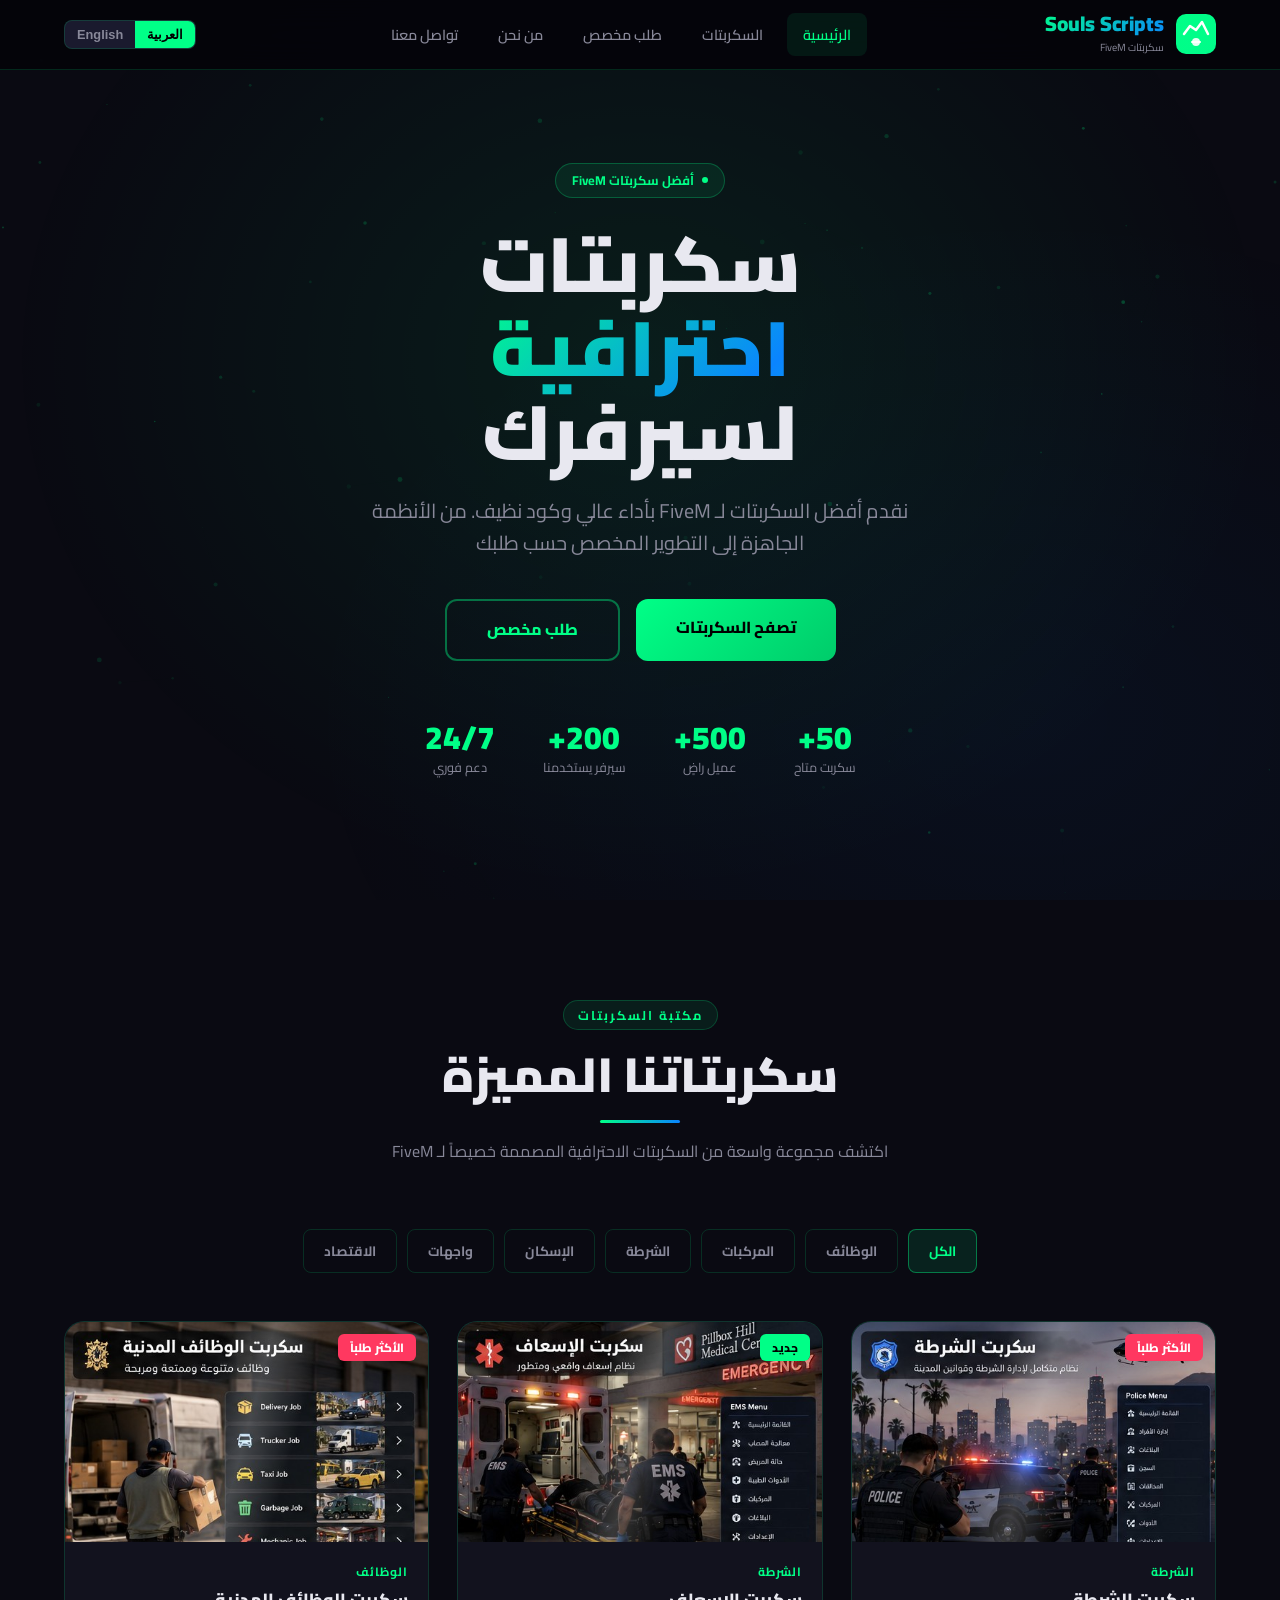
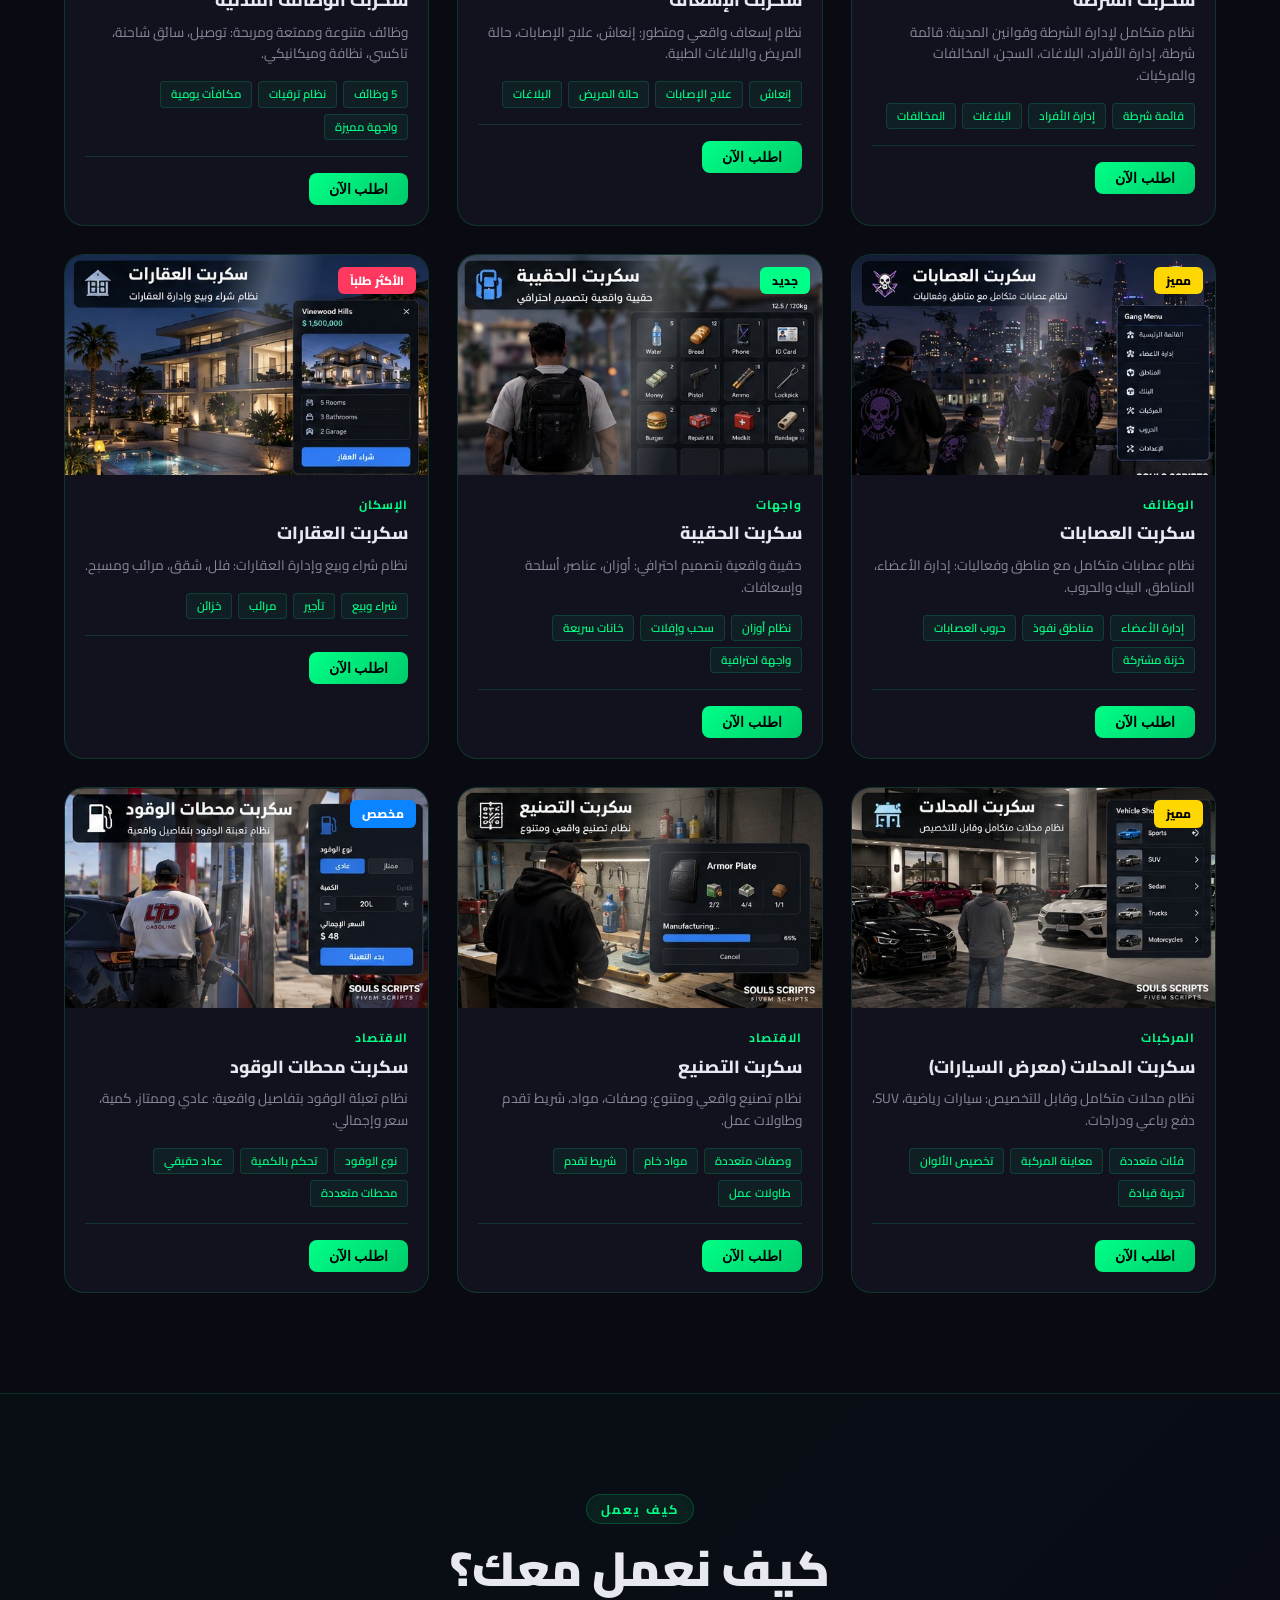
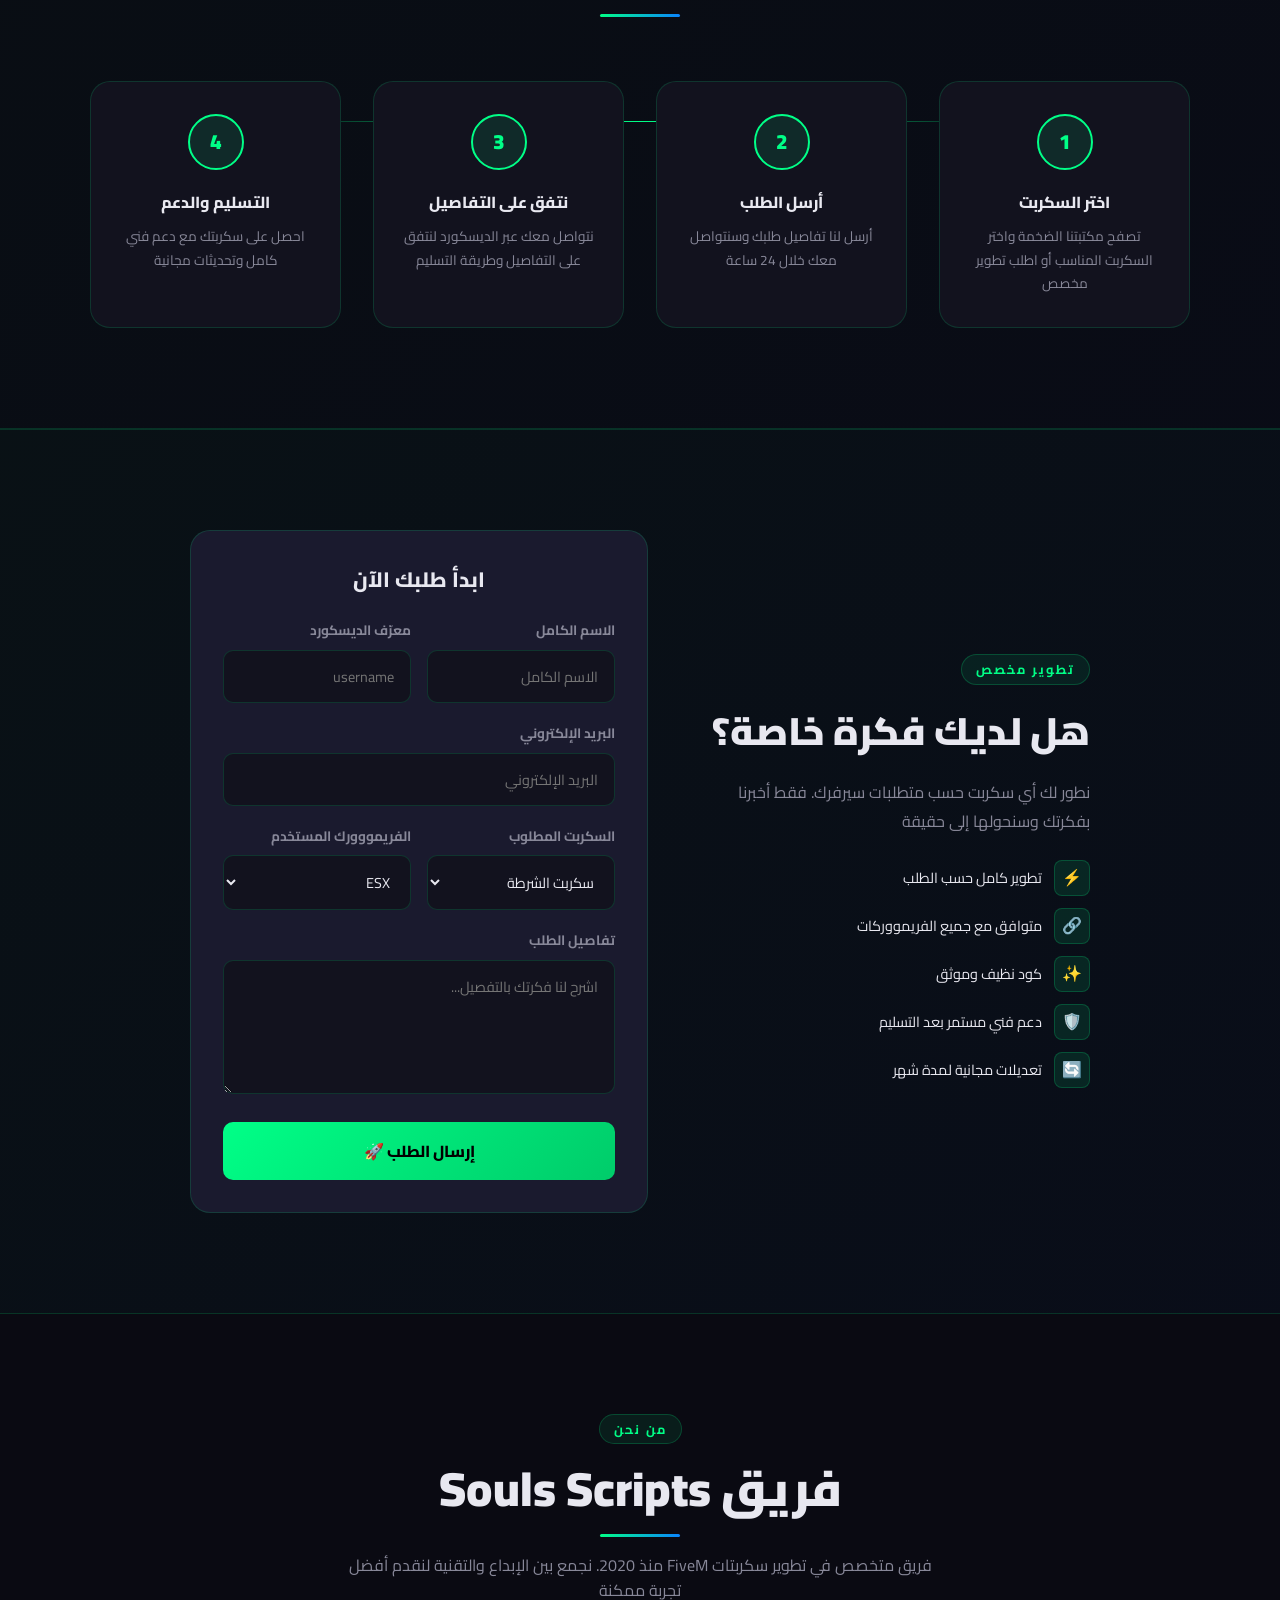
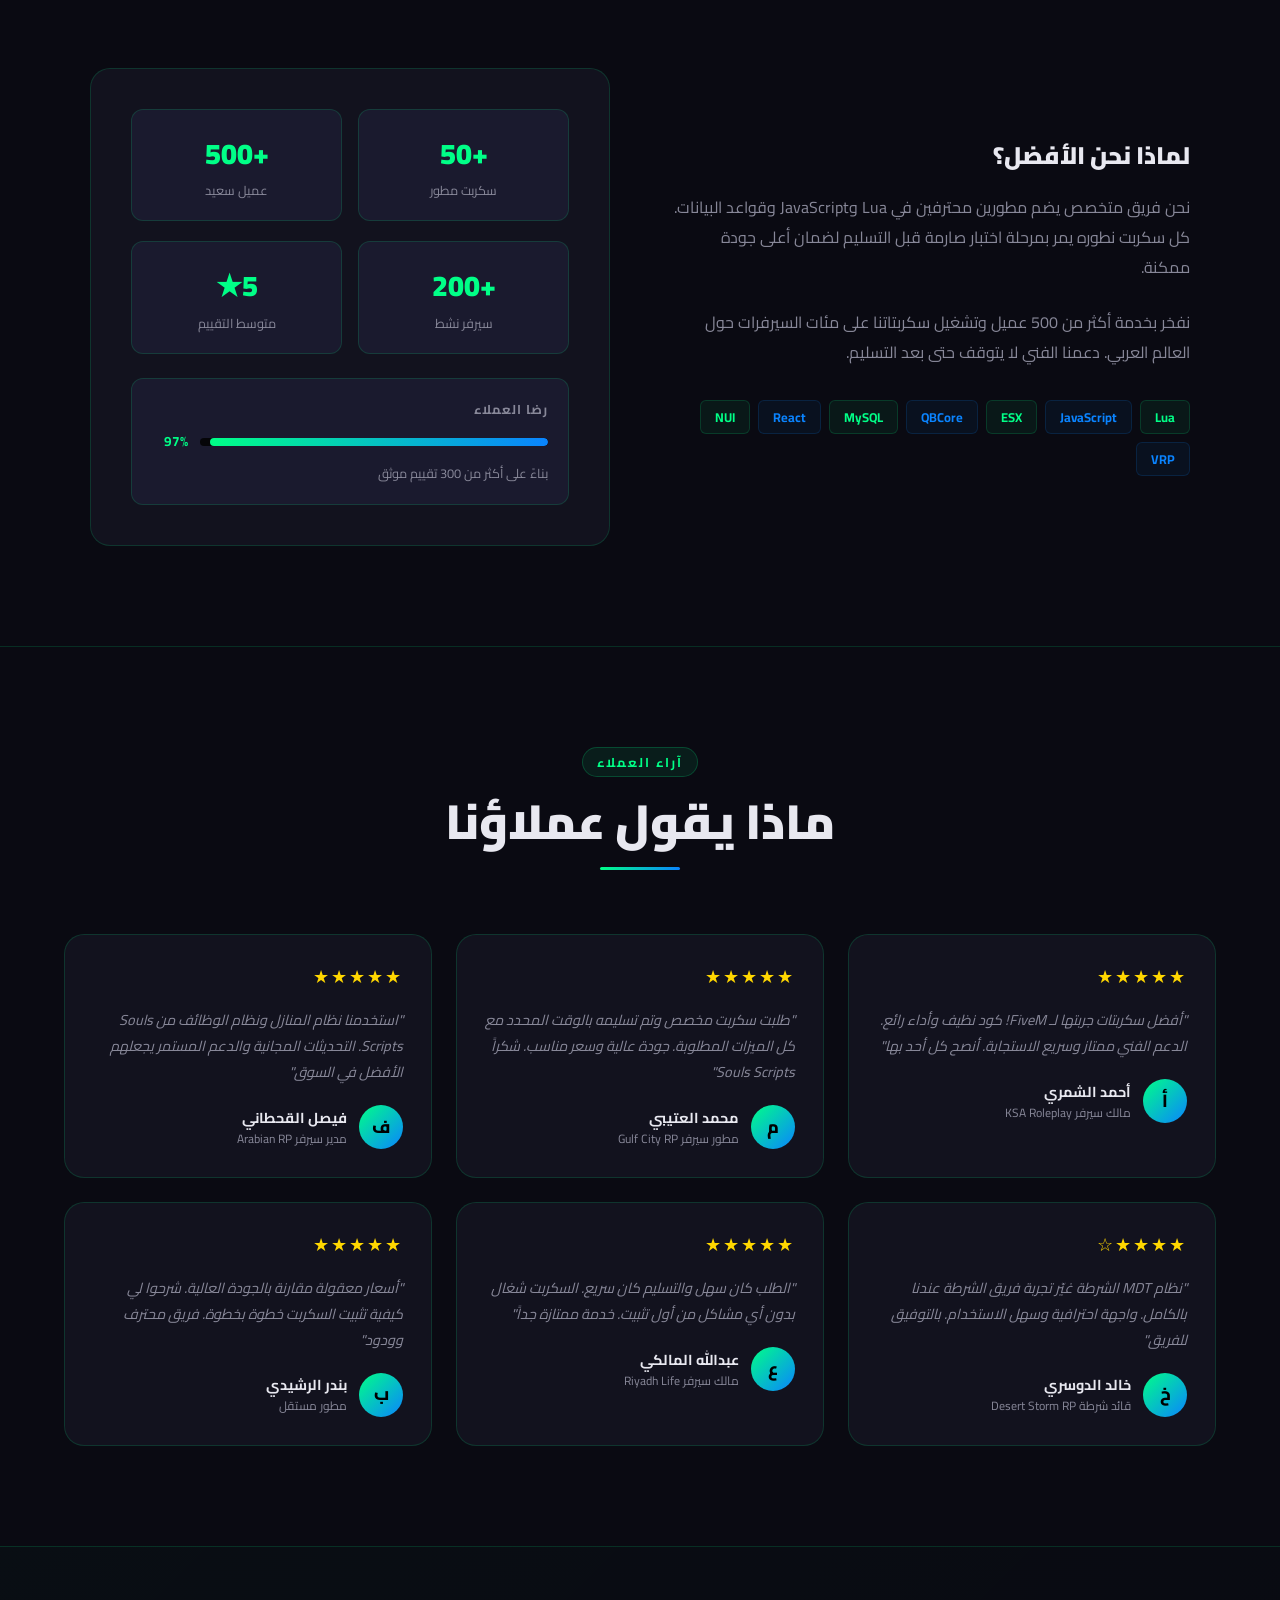
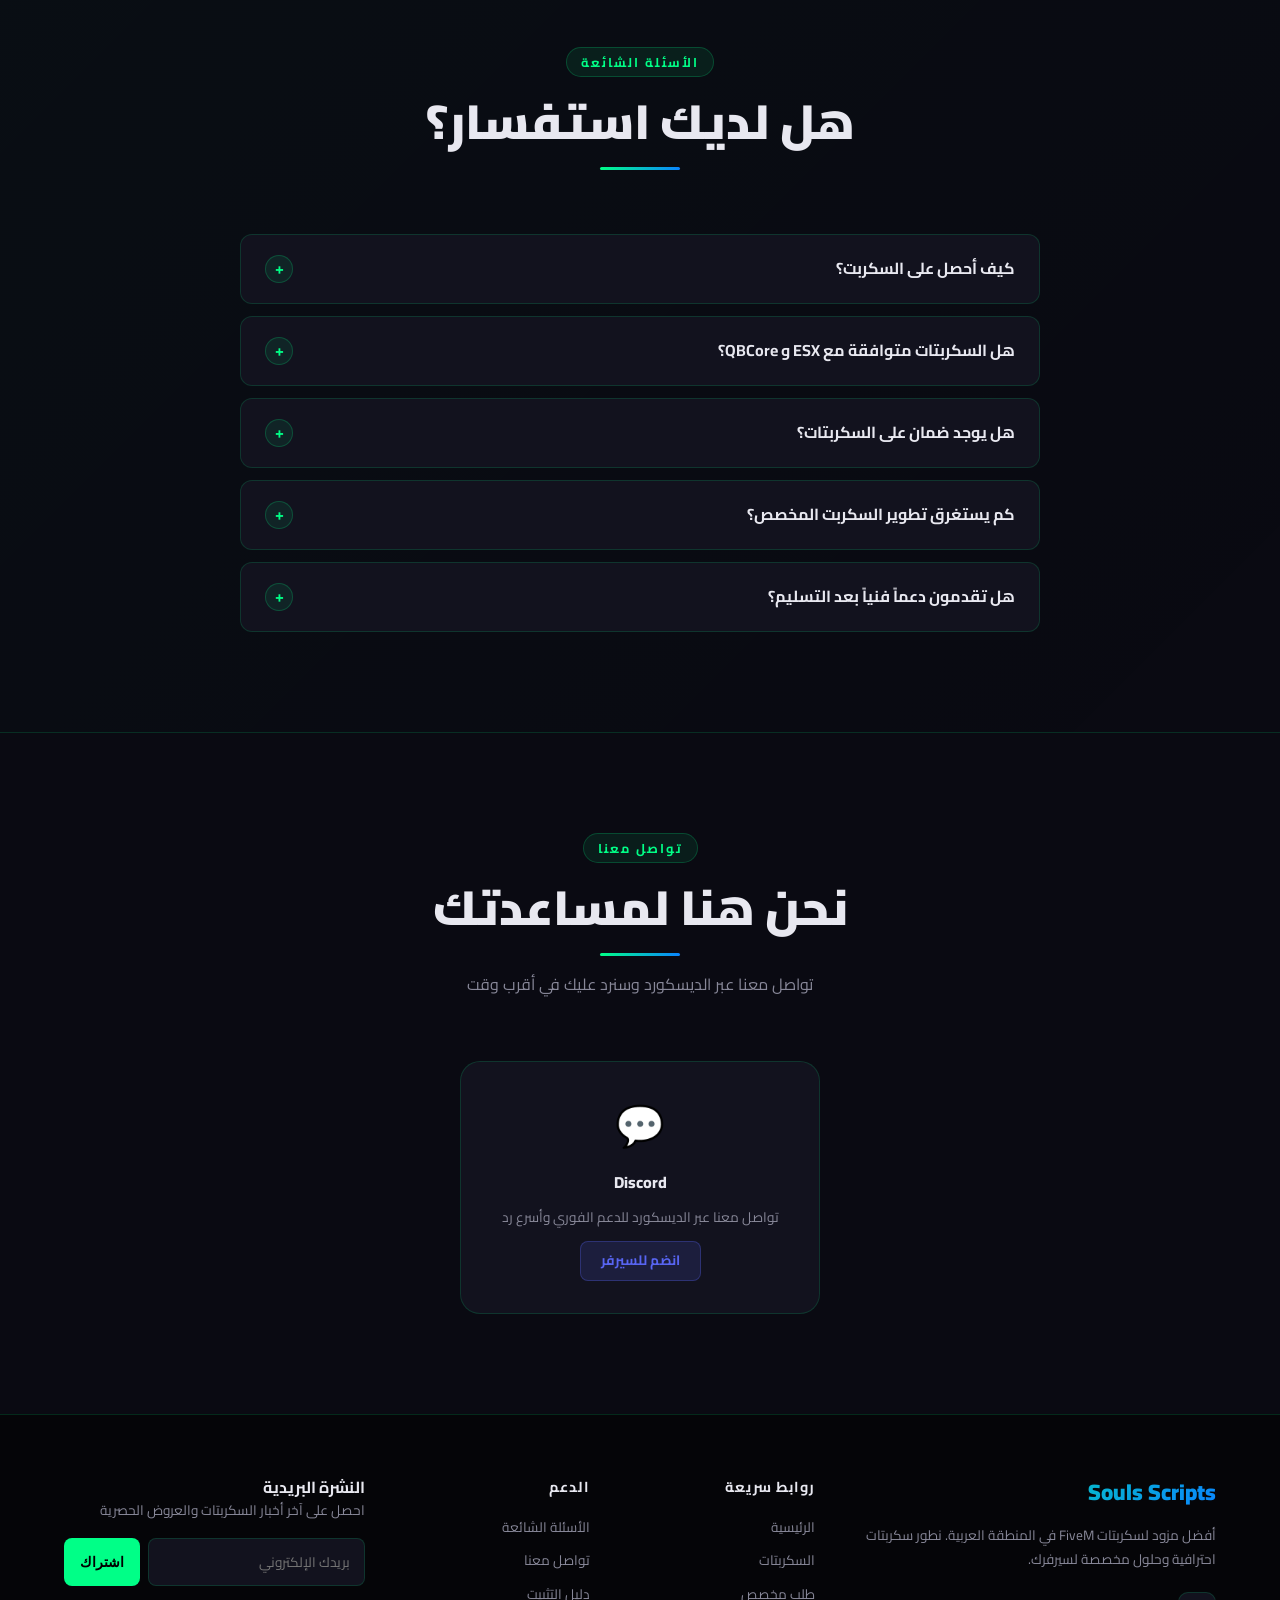
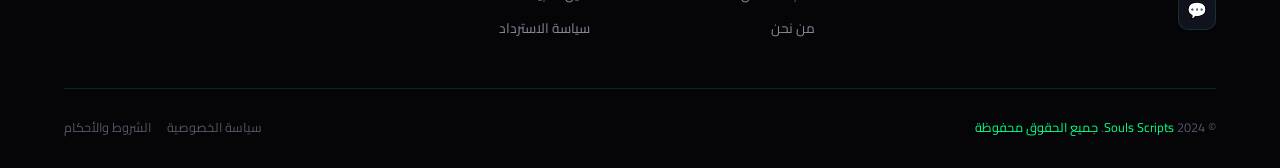
==== commit 785f1050: "Remove Twitter, Telegram and email contact options Co-Authored-By: Claude Sonnet 5.5 <noreply@anthro" ====
--- a/index.html
+++ b/index.html
@@ -530,32 +530,14 @@
     <div class="section-tag">تواصل معنا</div>
     <h2 class="section-title">نحن هنا لمساعدتك</h2>
     <div class="divider-line"></div>
-    <p class="section-desc" style="margin-top:16px">تواصل معنا عبر أي من القنوات التالية وسنرد عليك في أقرب وقت</p>
-  </div>
-  <div style="display:grid; grid-template-columns:repeat(auto-fill, minmax(220px, 1fr)); gap:24px; max-width:900px; margin:0 auto;">
+    <p class="section-desc" style="margin-top:16px">تواصل معنا عبر الديسكورد وسنرد عليك في أقرب وقت</p>
+  </div>
+  <div style="display:grid; grid-template-columns:minmax(220px, 360px); justify-content:center; gap:24px; max-width:900px; margin:0 auto;">
     <div class="step-card reveal" style="cursor:default;">
       <div style="font-size:2.5rem; margin-bottom:12px;">💬</div>
       <h3 class="step-title">Discord</h3>
       <p class="step-desc">تواصل معنا عبر الديسكورد للدعم الفوري وأسرع رد</p>
       <a href="#" style="display:inline-block; margin-top:12px; padding:8px 20px; border-radius:8px; background:rgba(88,101,242,0.15); border:1px solid rgba(88,101,242,0.3); color:#5865f2; font-weight:700; text-decoration:none; font-size:0.85rem;">انضم للسيرفر</a>
-    </div>
-    <div class="step-card reveal" style="cursor:default;">
-      <div style="font-size:2.5rem; margin-bottom:12px;">📧</div>
-      <h3 class="step-title">البريد الإلكتروني</h3>
-      <p class="step-desc">أرسل لنا بريدك وسنرد خلال 24 ساعة</p>
-      <a href="mailto:roodakamr@gmail.com" style="display:inline-block; margin-top:12px; padding:8px 20px; border-radius:8px; background:rgba(0,255,135,0.08); border:1px solid rgba(0,255,135,0.2); color:var(--primary); font-weight:700; text-decoration:none; font-size:0.85rem;">roodakamr@gmail.com</a>
-    </div>
-    <div class="step-card reveal" style="cursor:default;">
-      <div style="font-size:2.5rem; margin-bottom:12px;">📱</div>
-      <h3 class="step-title">تيليغرام</h3>
-      <p class="step-desc">تابعنا على تيليغرام للحصول على آخر الأخبار والعروض</p>
-      <a href="#" style="display:inline-block; margin-top:12px; padding:8px 20px; border-radius:8px; background:rgba(0,136,204,0.12); border:1px solid rgba(0,136,204,0.3); color:#0088cc; font-weight:700; text-decoration:none; font-size:0.85rem;">@Souls Scripts</a>
-    </div>
-    <div class="step-card reveal" style="cursor:default;">
-      <div style="font-size:2.5rem; margin-bottom:12px;">🐦</div>
-      <h3 class="step-title">تويتر X</h3>
-      <p class="step-desc">تابعنا على تويتر للأخبار التقنية والعروض الحصرية</p>
-      <a href="#" style="display:inline-block; margin-top:12px; padding:8px 20px; border-radius:8px; background:rgba(29,161,242,0.1); border:1px solid rgba(29,161,242,0.3); color:#1da1f2; font-weight:700; text-decoration:none; font-size:0.85rem;">@Souls Scripts</a>
     </div>
   </div>
 </section>
@@ -568,9 +550,6 @@
       <p data-i18n="footer_desc">أفضل مزود لسكربتات FiveM في المنطقة العربية. نطور سكربتات احترافية وحلول مخصصة لسيرفرك.</p>
       <div class="social-links">
         <a href="#" class="social-link" title="Discord">💬</a>
-        <a href="#" class="social-link" title="Twitter">🐦</a>
-        <a href="#" class="social-link" title="Telegram">📱</a>
-        <a href="mailto:roodakamr@gmail.com" class="social-link" title="Email">📧</a>
       </div>
     </div>
     <div class="footer-col">
--- a/css/style.css
+++ b/css/style.css
@@ -1870,3 +1870,37 @@
   .hero-ctas { flex-direction: column; }
   .btn-hero-primary, .btn-hero-secondary { width: 100%; text-align: center; }
 }
+
+/* ===== IMAGE MOTION ===== */
+@keyframes shineSweep {
+  0%, 55% { transform: translateX(-130%); }
+  100%    { transform: translateX(130%); }
+}
+
+@keyframes modalImgIn {
+  0%   { opacity: 0; transform: scale(1.3); filter: blur(10px); }
+  100% { opacity: 1; transform: scale(1); filter: blur(0); }
+}
+
+.script-card-media::after {
+  content: '';
+  position: absolute;
+  inset: 0;
+  z-index: 1;
+  pointer-events: none;
+  background: linear-gradient(105deg, transparent 38%, rgba(255, 255, 255, 0.22) 50%, transparent 62%);
+  animation: shineSweep 6s ease-in-out infinite;
+}
+
+.script-card:nth-child(even) .script-card-media::after { animation-delay: -3s; }
+
+.modal-slider img.active {
+  animation: modalImgIn 0.9s cubic-bezier(0.22, 1, 0.36, 1) both;
+}
+
+@media (prefers-reduced-motion: reduce) {
+  .script-card-media::after,
+  .modal-slider img.active {
+    animation: none !important;
+  }
+}
